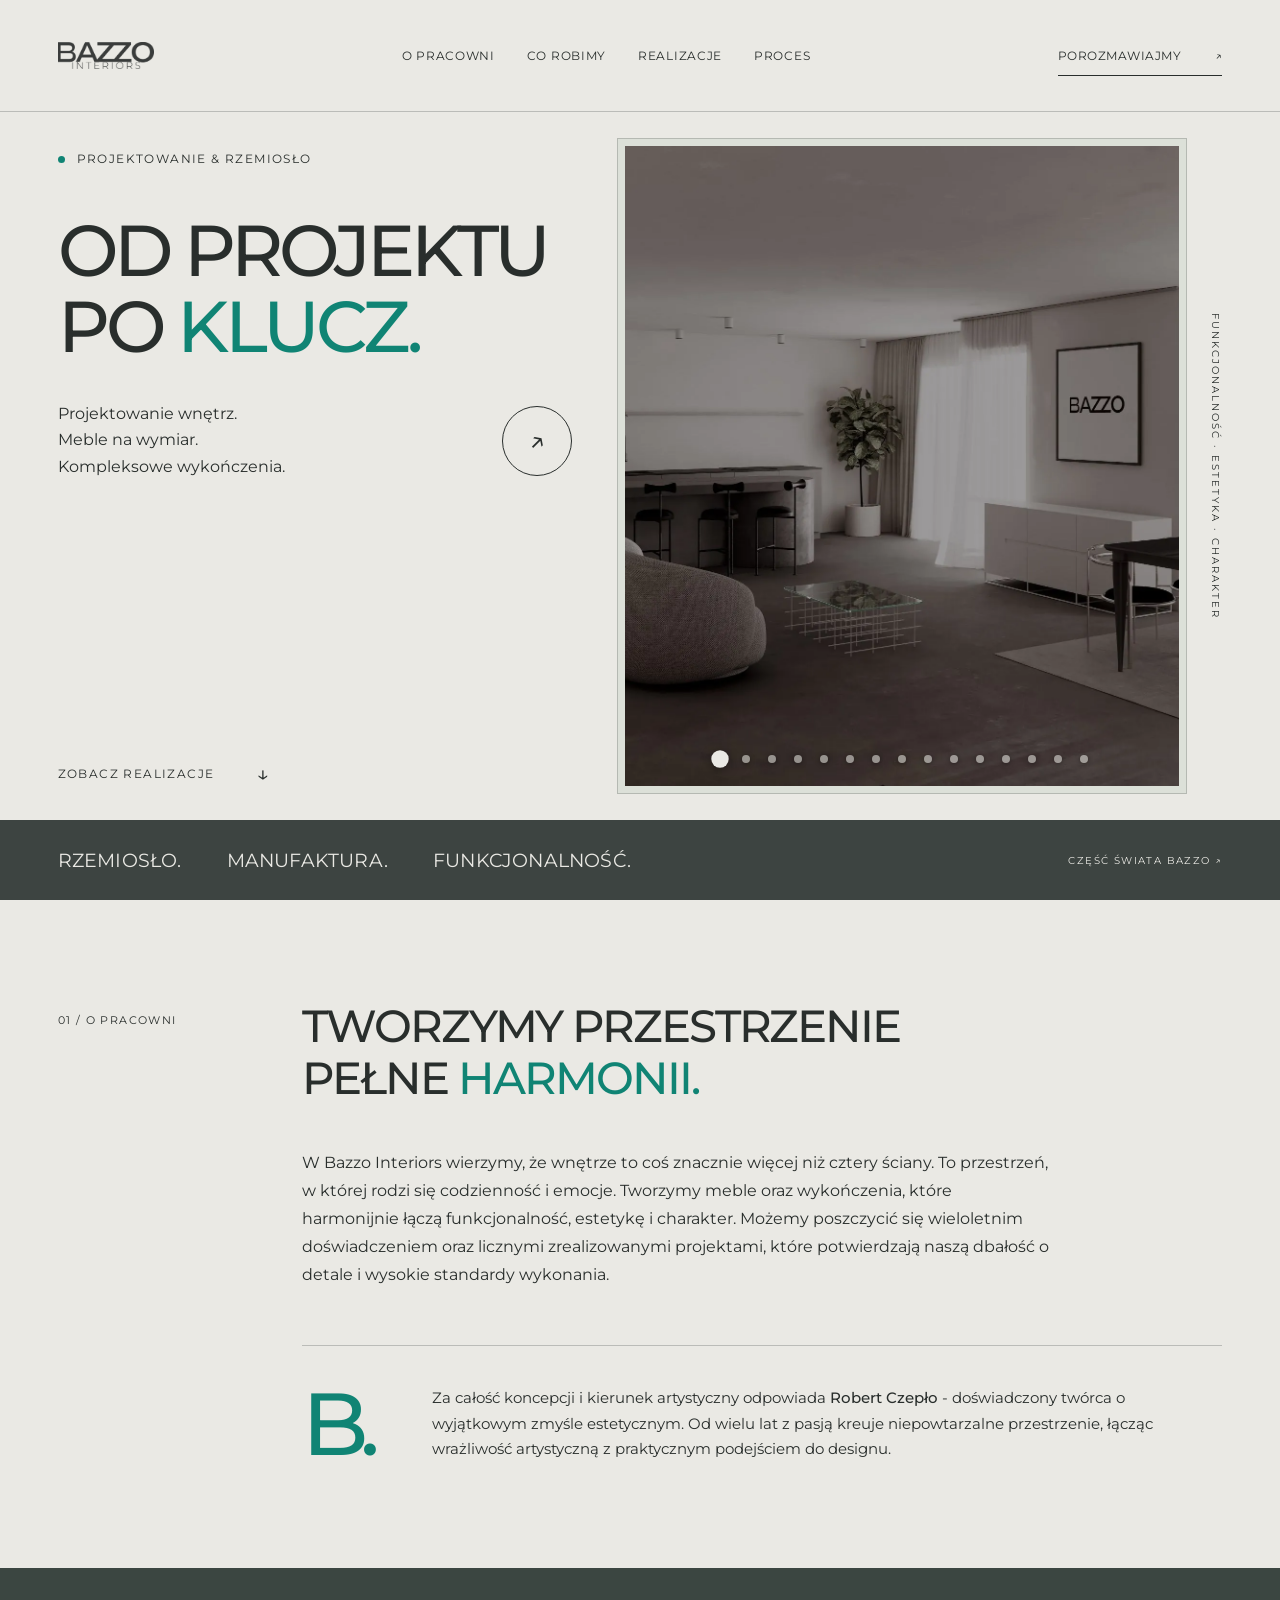
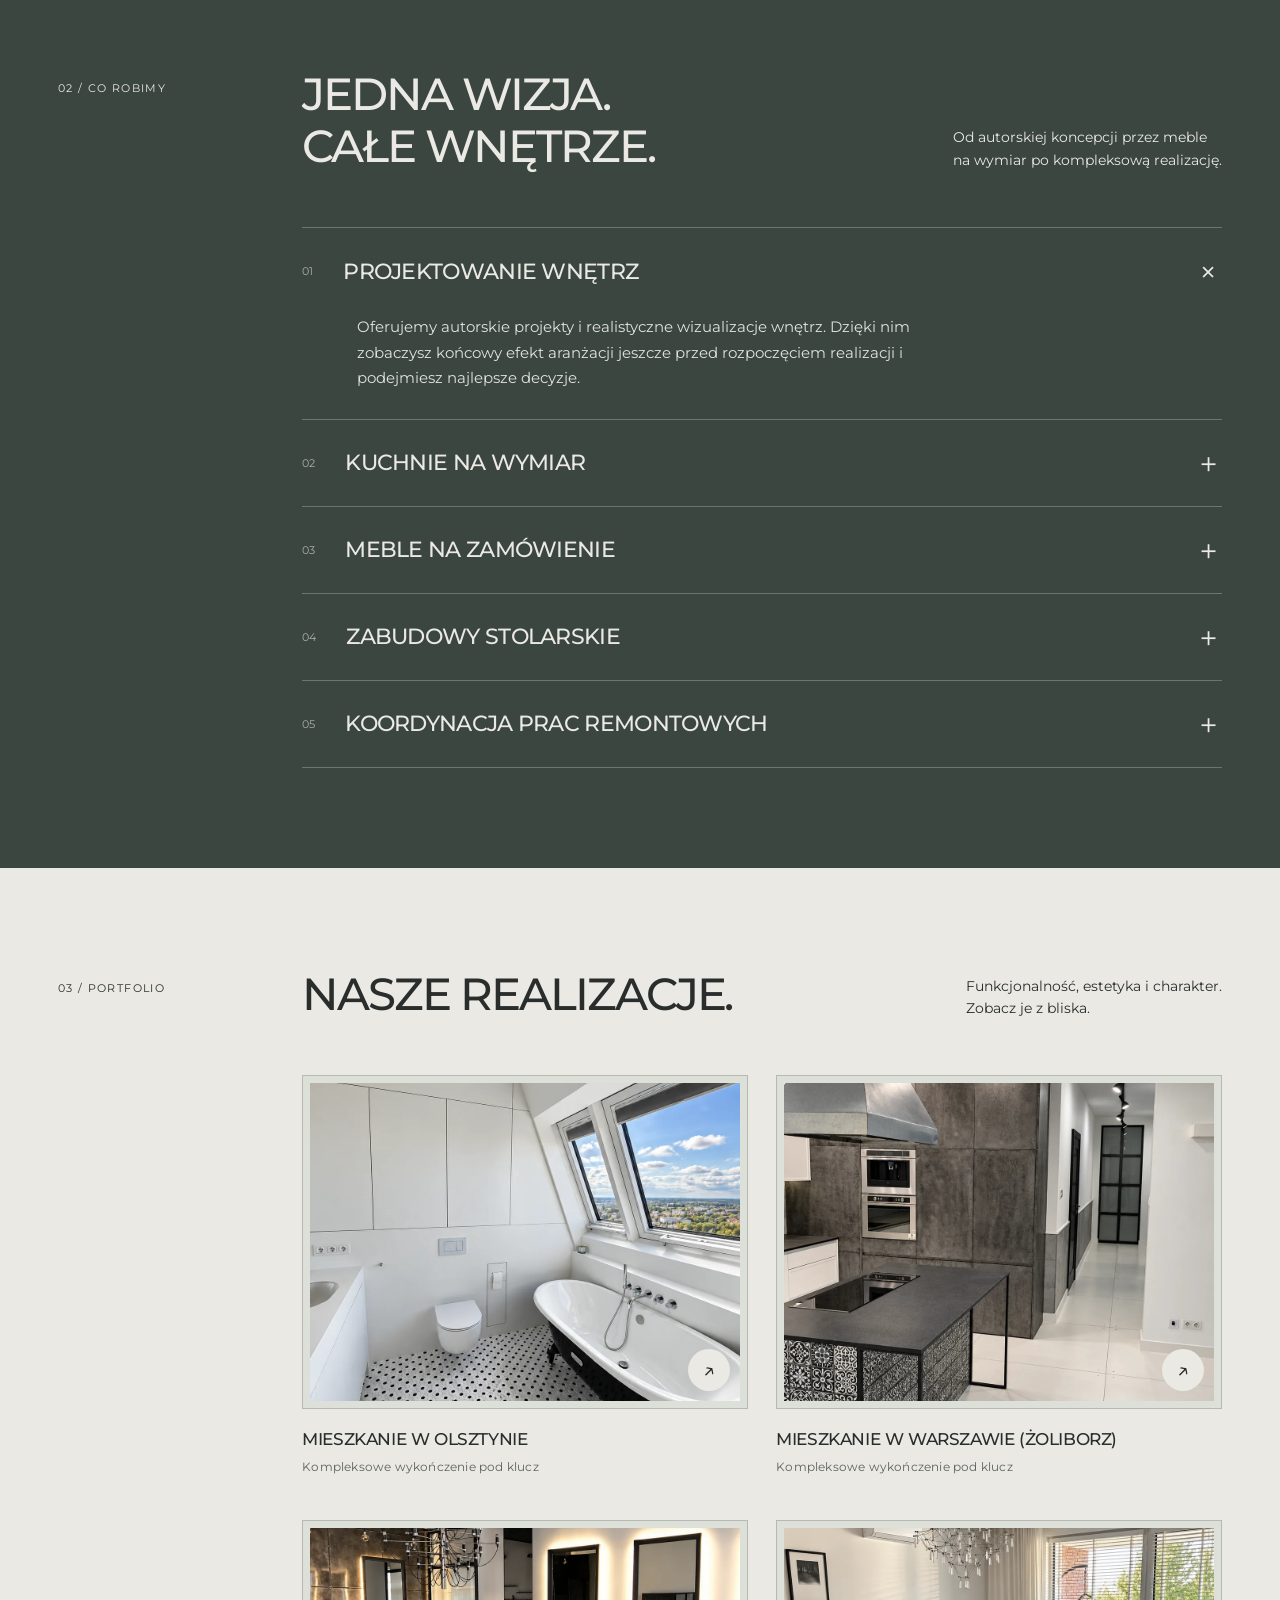
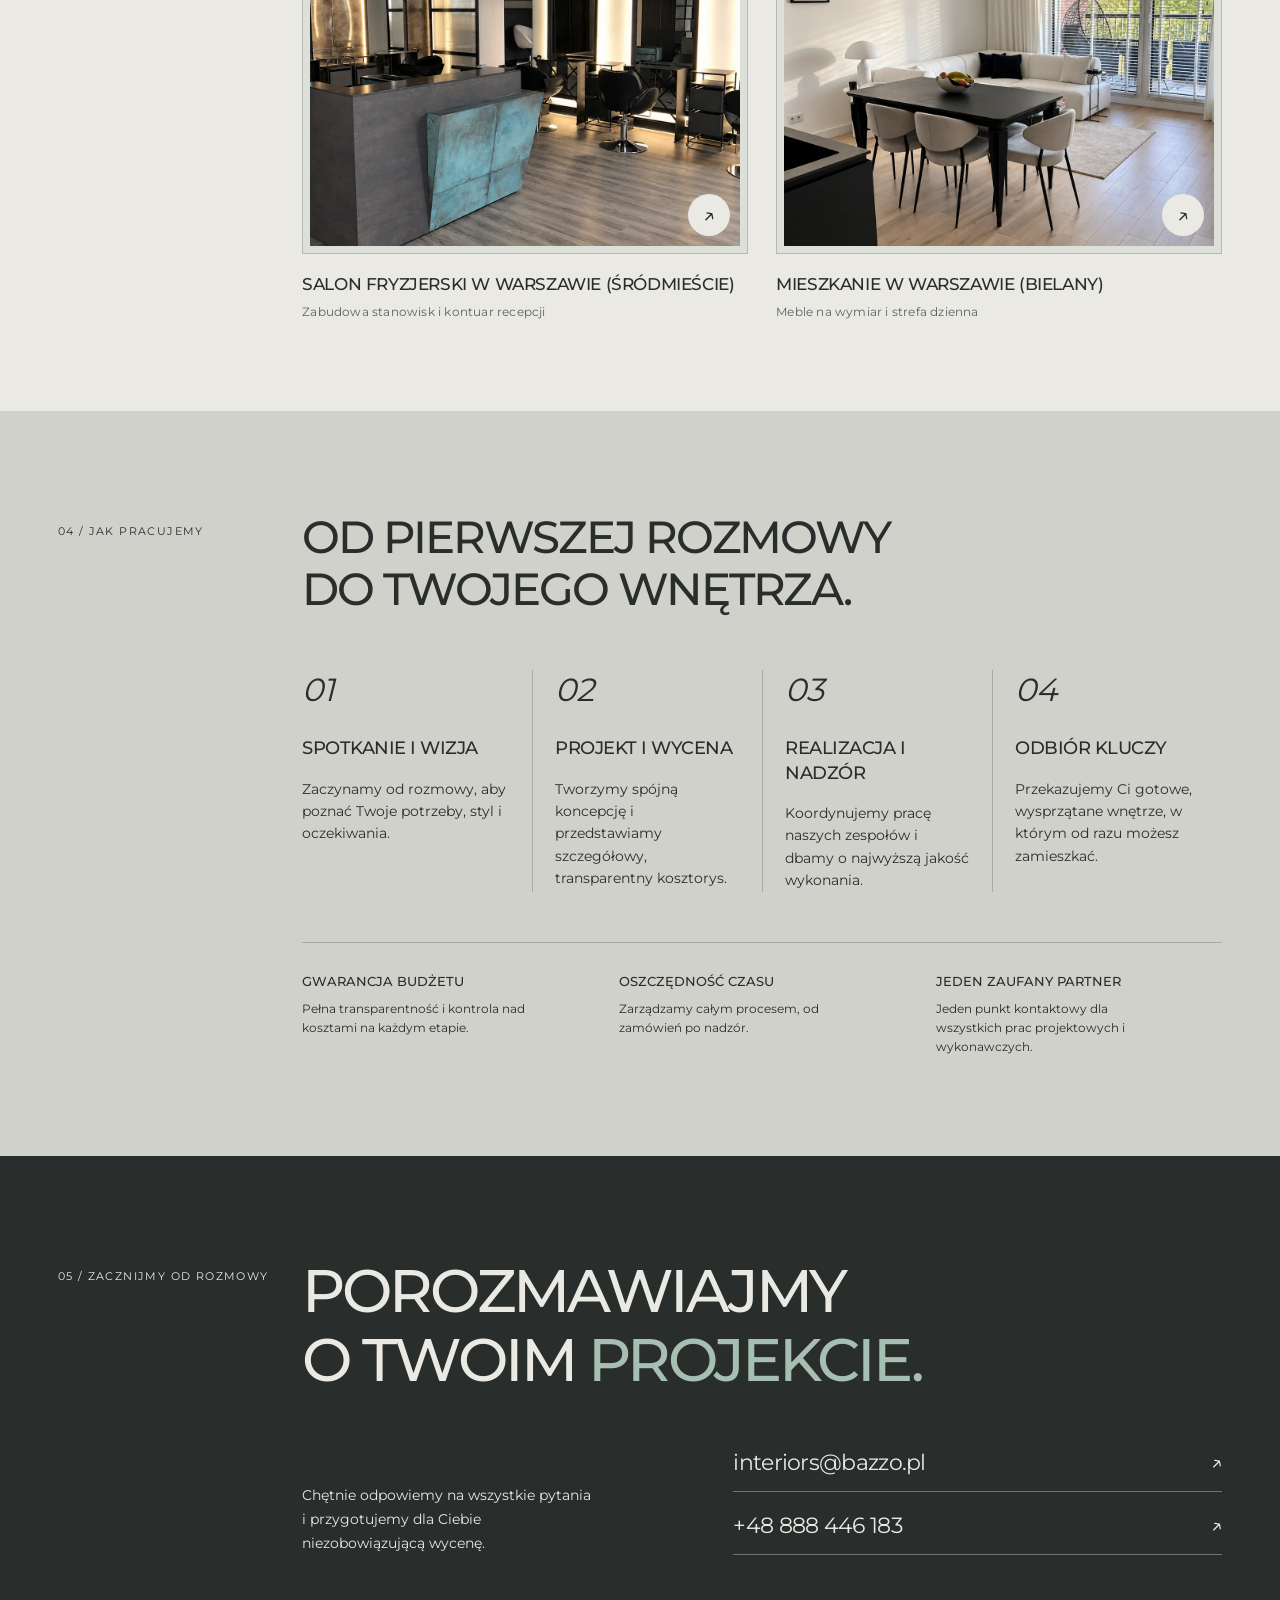
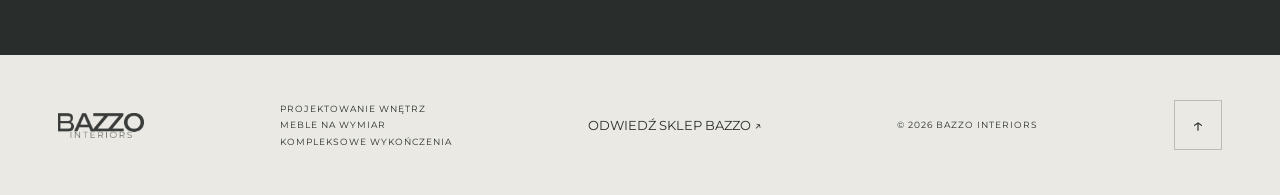
==== index.html @ 66d01fde "Nowa realizacja Żoliborz, 10 zdjęć w hero, kancelaria usunięta Karuzela hero: 15 slajdów (5 dotychcz" ====
<!doctype html>
<html lang="pl"><head><meta charset="UTF-8"><meta name="viewport" content="width=device-width,initial-scale=1"><meta name="description" content="Bazzo Interiors - projektowanie wnętrz, meble na wymiar i kompleksowe wykończenia. Od projektu po klucz."><title>Bazzo Interiors - od projektu po klucz</title><link rel="stylesheet" href="style.css"><link rel="icon" href="favicon.svg"></head>
<body>
<a class="skip" href="#main">Przejdź do treści</a>
<header><a class="logo" href="#" aria-label="Bazzo Interiors - strona główna"><img src="assets/logo/bazzo-interiors.webp?v=dcfa63eb" alt="Bazzo Interiors" width="500" height="145"></a><nav id="navigation" aria-label="Nawigacja główna"><a href="#o-nas">O pracowni</a><a href="#oferta">Co robimy</a><a href="#realizacje">Realizacje</a><a href="#proces">Proces</a><a class="mobile-contact" href="#kontakt">Kontakt ↗</a></nav><a class="header-contact" href="#kontakt">Porozmawiajmy <span>↗</span></a><button class="menu-toggle" aria-expanded="false" aria-controls="navigation" aria-label="Otwórz menu"><span class="menu-label">MENU</span><span class="menu-icon" aria-hidden="true"><i></i><i></i><i></i></span></button></header>
<main id="main">
<section class="hero"><div class="hero-copy"><p class="eyebrow"><span class="dot"></span> PROJEKTOWANIE & RZEMIOSŁO</p><h1>Od projektu<br>po <em>klucz.</em></h1><div class="hero-bottom"><p>Projektowanie wnętrz.<br>Meble na wymiar.<br>Kompleksowe wykończenia.</p><a class="round-link" href="#kontakt" aria-label="Umów się na konsultację">↗</a></div><a class="underlink" href="#realizacje">ZOBACZ REALIZACJE <span>↓</span></a></div><div class="hero-photo"><div class="carousel" data-carousel aria-roledescription="karuzela" aria-label="Realizacje Bazzo Interiors"><ul class="carousel-track"><li class="hero-slide"><img src="assets/hero/hero1.webp?v=6ca8238a" alt="Wizualizacja salonu z aneksem kuchennym i jadalnią" fetchpriority="high" width="2000" height="1333"></li><li class="hero-slide" aria-hidden="true"><img src="assets/hero/hero2.webp?v=b911da5a" alt="Salon z panoramicznym oknem i widokiem na miasto" loading="lazy" width="1500" height="2000"></li><li class="hero-slide" aria-hidden="true"><img src="assets/hero/hero3.webp?v=09e72c03" alt="Jasny salon z narożną sofą i szklanym stolikiem" loading="lazy" width="1350" height="1800"></li><li class="hero-slide" aria-hidden="true"><img src="assets/hero/hero4.webp?v=800a6758" alt="Łazienka poddaszowa z mozaiką i wanną wolnostojącą" loading="lazy" width="1500" height="2000"></li><li class="hero-slide" aria-hidden="true"><img src="assets/hero/hero5.webp?v=976d871c" alt="Wnętrze salonu fryzjerskiego z kontuarem recepcji" loading="lazy" width="1350" height="1800"></li><li class="hero-slide" aria-hidden="true"><img src="assets/hero/hero6.webp?v=36c45881" alt="Zabudowa kuchenna z podświetlanymi witrynami i mosiężnymi frontami" loading="lazy" width="1648" height="954"></li><li class="hero-slide" aria-hidden="true"><img src="assets/hero/hero7.webp?v=ba382f60" alt="Kuchnia z ciemnymi frontami i białą ścianą z płytek" loading="lazy" width="1078" height="1459"></li><li class="hero-slide" aria-hidden="true"><img src="assets/hero/hero8.webp?v=dc54b942" alt="Złocista kabina prysznicowa z czarną ścianą" loading="lazy" width="1086" height="1448"></li><li class="hero-slide" aria-hidden="true"><img src="assets/hero/hero9.webp?v=49adc75f" alt="Jasna kuchnia z wyspą i podłogą w jodełkę" loading="lazy" width="1086" height="1448"></li><li class="hero-slide" aria-hidden="true"><img src="assets/hero/hero10.webp?v=7ae133bd" alt="Zabudowa z kamienną wyspą i wysokimi szafkami" loading="lazy" width="1448" height="1086"></li><li class="hero-slide" aria-hidden="true"><img src="assets/hero/hero11.webp?v=648e7152" alt="Kuchnia z ciemnym blatem i drewnianą zabudową" loading="lazy" width="1086" height="1448"></li><li class="hero-slide" aria-hidden="true"><img src="assets/hero/hero12.webp?v=280f95b3" alt="Ciemna zabudowa stolarska na całą ścianę" loading="lazy" width="1086" height="1448"></li><li class="hero-slide" aria-hidden="true"><img src="assets/hero/hero13.webp?v=e074f779" alt="Czarna kuchnia w zabudowie z okrągłym stolikiem" loading="lazy" width="1086" height="1448"></li><li class="hero-slide" aria-hidden="true"><img src="assets/hero/hero14.webp?v=ca6f6036" alt="Kuchnia z drewnianymi frontami i jasnym blatem" loading="lazy" width="1086" height="1448"></li><li class="hero-slide" aria-hidden="true"><img src="assets/hero/hero15.webp?v=e9aa84ba" alt="Jasna kuchnia z drewnianą zabudową i podłogą w jodełkę" loading="lazy" width="1086" height="1448"></li></ul><div class="carousel-dots" role="group" aria-label="Wybierz zdjęcie"><button aria-label="Zdjęcie 1" aria-current="true"></button><button aria-label="Zdjęcie 2"></button><button aria-label="Zdjęcie 3"></button><button aria-label="Zdjęcie 4"></button><button aria-label="Zdjęcie 5"></button><button aria-label="Zdjęcie 6"></button><button aria-label="Zdjęcie 7"></button><button aria-label="Zdjęcie 8"></button><button aria-label="Zdjęcie 9"></button><button aria-label="Zdjęcie 10"></button><button aria-label="Zdjęcie 11"></button><button aria-label="Zdjęcie 12"></button><button aria-label="Zdjęcie 13"></button><button aria-label="Zdjęcie 14"></button><button aria-label="Zdjęcie 15"></button></div></div></div><div class="hero-side">FUNKCJONALNOŚĆ · ESTETYKA · CHARAKTER</div></section>
<div class="principles"><span>Rzemiosło.</span><span>Manufaktura.</span><span>Funkcjonalność.</span><a href="https://bazzo.pl/" target="_blank" rel="noopener">CZĘŚĆ ŚWIATA BAZZO ↗</a></div>
<section class="about section" id="o-nas"><div class="section-label">01 / O PRACOWNI</div><div class="about-content"><h2>Tworzymy przestrzenie<br>pełne <em>harmonii.</em></h2><div class="about-text"><p>W Bazzo Interiors wierzymy, że wnętrze to coś znacznie więcej niż cztery ściany. To przestrzeń, w której rodzi się codzienność i emocje. Tworzymy meble oraz wykończenia, które harmonijnie łączą funkcjonalność, estetykę i charakter. Możemy poszczycić się wieloletnim doświadczeniem oraz licznymi zrealizowanymi projektami, które potwierdzają naszą dbałość o detale i wysokie standardy wykonania.</p></div></div><div class="author"><span class="small-mark" aria-hidden="true">B.</span><p>Za całość koncepcji i kierunek artystyczny odpowiada <strong>Robert Czepło</strong> - doświadczony twórca o wyjątkowym zmyśle estetycznym. Od wielu lat z pasją kreuje niepowtarzalne przestrzenie, łącząc wrażliwość artystyczną z praktycznym podejściem do designu.</p></div></section>
<section class="services section" id="oferta"><div class="section-label">02 / CO ROBIMY</div><div class="services-main"><div class="section-heading"><h2>Jedna wizja.<br><em>Całe wnętrze.</em></h2><p>Od autorskiej koncepcji przez meble<br>na wymiar po kompleksową realizację.</p></div><div class="service-list">
<details open><summary><span class="number">01</span><h3>Projektowanie wnętrz</h3><span class="plus">＋</span></summary><p>Oferujemy autorskie projekty i realistyczne wizualizacje wnętrz. Dzięki nim zobaczysz końcowy efekt aranżacji jeszcze przed rozpoczęciem realizacji i podejmiesz najlepsze decyzje.</p></details>
<details><summary><span class="number">02</span><h3>Kuchnie na wymiar</h3><span class="plus">＋</span></summary><p>Projektujemy i wykonujemy kuchnie dopasowane do stylu życia i przestrzeni. Tworzymy funkcjonalne, nowoczesne i trwałe zabudowy, które łączą estetykę z wygodą codziennego użytkowania.</p></details>
<details><summary><span class="number">03</span><h3>Meble na zamówienie</h3><span class="plus">＋</span></summary><p>Tworzymy meble idealnie dopasowane do Twoich potrzeb i wnętrza. Wykonujemy zabudowy do sypialni, garderób, salonów i łazienek, dbając o funkcjonalność oraz jakość wykonania.</p></details>
<details><summary><span class="number">04</span><h3>Zabudowy stolarskie</h3><span class="plus">＋</span></summary><p>Realizujemy indywidualne zabudowy stolarskie dopasowane do Twojej przestrzeni. Tworzymy wnęki, ściany dekoracyjne oraz meble wolnostojące, łącząc funkcjonalność z estetyką wykonania.</p></details>
<details><summary><span class="number">05</span><h3>Koordynacja prac remontowych</h3><span class="plus">＋</span></summary><p>Zapewniamy kompleksową koordynację prac remontowych od planowania po realizację. Organizujemy współpracę sprawdzonych fachowców oraz dbamy o kontrolę jakości i terminowość na każdym etapie projektu.</p></details></div></div></section>
<section class="portfolio section" id="realizacje"><div class="section-label">03 / PORTFOLIO</div><div class="portfolio-heading"><h2>Nasze <em>realizacje.</em></h2><p>Funkcjonalność, estetyka i charakter.<br>Zobacz je z bliska.</p></div><div class="gallery"><figure class="project project-portrait"><a class="project-link" href="realizacje/mieszkanie-olsztyn.html"><span class="project-photo"><img src="assets/realizacje/mieszkanie-olsztyn/01.webp?v=3fceeac2" alt="Łazienka z czarno-białą mozaiką i wanną wolnostojącą" loading="lazy" width="1086" height="1448"><span class="project-arrow" aria-hidden="true">↗</span></span><figcaption><strong>Mieszkanie w Olsztynie</strong><span>Kompleksowe wykończenie pod klucz</span></figcaption></a></figure><figure class="project project-landscape"><a class="project-link" href="realizacje/mieszkanie-zoliborz.html"><span class="project-photo"><img src="assets/realizacje/mieszkanie-zoliborz/01.webp?v=e09ec849" alt="Industrialna kuchnia z wyspą wykończoną mozaiką" loading="lazy" width="1086" height="1448"><span class="project-arrow" aria-hidden="true">↗</span></span><figcaption><strong>Mieszkanie w Warszawie (Żoliborz)</strong><span>Kompleksowe wykończenie pod klucz</span></figcaption></a></figure><figure class="project project-portrait"><a class="project-link" href="realizacje/salon-fryzjerski.html"><span class="project-photo"><img src="assets/realizacje/salon-fryzjerski/01.webp?v=7d31028e" alt="Wnętrze salonu z kontuarem recepcji" loading="lazy" width="1086" height="1448"><span class="project-arrow" aria-hidden="true">↗</span></span><figcaption><strong>Salon fryzjerski w Warszawie (Śródmieście)</strong><span>Zabudowa stanowisk i kontuar recepcji</span></figcaption></a></figure><figure class="project project-portrait"><a class="project-link" href="realizacje/mieszkanie.html"><span class="project-photo"><img src="assets/realizacje/mieszkanie/01.webp?v=82d1a9c2" alt="Jadalnia z ciemnym stołem z blatem ze spieku i metalową podstawą, uzupełnionym o jasne krzesła." loading="lazy" width="1086" height="1448"><span class="project-arrow" aria-hidden="true">↗</span></span><figcaption><strong>Mieszkanie w Warszawie (Bielany)</strong><span>Meble na wymiar i strefa dzienna</span></figcaption></a></figure></div></section>
<section class="process section" id="proces"><div class="section-label">04 / JAK PRACUJEMY</div><div class="process-main"><h2>Od pierwszej rozmowy<br>do <em>Twojego wnętrza.</em></h2><div class="steps"><article><span>01</span><h3>Spotkanie i wizja</h3><p>Zaczynamy od rozmowy, aby poznać Twoje potrzeby, styl i oczekiwania.</p></article><article><span>02</span><h3>Projekt i wycena</h3><p>Tworzymy spójną koncepcję i przedstawiamy szczegółowy, transparentny kosztorys.</p></article><article><span>03</span><h3>Realizacja i nadzór</h3><p>Koordynujemy pracę naszych zespołów i dbamy o najwyższą jakość wykonania.</p></article><article><span>04</span><h3>Odbiór kluczy</h3><p>Przekazujemy Ci gotowe, wysprzątane wnętrze, w którym od razu możesz zamieszkać.</p></article></div><div class="assurances"><div><h4>Gwarancja budżetu</h4><p>Pełna transparentność i kontrola nad kosztami na każdym etapie.</p></div><div><h4>Oszczędność czasu</h4><p>Zarządzamy całym procesem, od zamówień po nadzór.</p></div><div><h4>Jeden zaufany partner</h4><p>Jeden punkt kontaktowy dla wszystkich prac projektowych i wykonawczych.</p></div></div></div></section>
<section class="contact section" id="kontakt"><div class="section-label">05 / ZACZNIJMY OD ROZMOWY</div><div class="contact-main"><h2>Porozmawiajmy<br>o Twoim <em>projekcie.</em></h2><div class="contact-bottom"><p>Chętnie odpowiemy na wszystkie pytania<br>i przygotujemy dla Ciebie<br>niezobowiązującą wycenę.</p><div class="contact-links"><a href="mailto:interiors@bazzo.pl">interiors@bazzo.pl <span>↗</span></a><a href="tel:+48888446183">+48 888 446 183 <span>↗</span></a></div></div></div></section>
</main><footer><a class="logo" href="#"><img src="assets/logo/bazzo-interiors.webp?v=dcfa63eb" alt="Bazzo Interiors" width="500" height="145"></a><p>PROJEKTOWANIE WNĘTRZ<br>MEBLE NA WYMIAR<br>KOMPLEKSOWE WYKOŃCZENIA</p><a href="https://bazzo.pl/" target="_blank" rel="noopener">Odwiedź sklep Bazzo ↗</a><span>© 2026 BAZZO INTERIORS</span><a class="to-top" href="#" aria-label="Wróć na początek">↑</a></footer>
<script src="script.js"></script></body></html>
---- style.css ----
@font-face{font-family:Montserrat;font-style:normal;font-weight:400;font-display:swap;src:url('/fonts/montserrat-400.ttf') format('truetype')}@font-face{font-family:Montserrat;font-style:normal;font-weight:500;font-display:swap;src:url('/fonts/montserrat-500.ttf') format('truetype')}@font-face{font-family:Montserrat;font-style:normal;font-weight:600;font-display:swap;src:url('/fonts/montserrat-600.ttf') format('truetype')}
:root{--cream:#efede5;--ink:#252b27;--green:#108474;--forest:#173f36;--peach:#e8c7b8;--line:rgba(37,43,39,.22)}*{box-sizing:border-box}html{scroll-behavior:smooth;scroll-padding-top:30px}body{margin:0;background:var(--cream);color:var(--ink);font-family:Arial,Helvetica,sans-serif;font-size:16px;-webkit-font-smoothing:antialiased}a{color:inherit;text-decoration:none}button{font:inherit;color:inherit;cursor:pointer}a,button,summary{-webkit-tap-highlight-color:transparent}a:focus-visible,button:focus-visible,summary:focus-visible{outline:2px solid var(--green);outline-offset:6px}img{display:block;width:100%;height:100%;object-fit:cover}h1,h2,h3,p,figure{margin:0}h1,h2,h3{font-family:Georgia,'Times New Roman',serif;font-weight:400}em{font-weight:400}header{height:112px;padding:0 4.5%;display:flex;align-items:center;gap:35px;border-bottom:1px solid var(--line)}.logo{font-family:Georgia,serif;font-size:56px;line-height:.7;letter-spacing:-5px;display:inline-flex;flex-direction:column;align-items:center}.logo span{font-family:Arial,sans-serif;font-size:10px;letter-spacing:4px;margin-top:17px;padding-left:7px}nav{display:flex;gap:32px;margin:auto;font-size:14px}nav a{padding:10px 0;position:relative}nav a:after{content:'';position:absolute;left:0;bottom:4px;width:0;height:1px;background:currentColor;transition:width .25s}nav a:hover:after{width:100%}.header-contact{font-size:14px;border-bottom:1px solid;padding:12px 0}.header-contact span{margin-left:30px}.menu-toggle{display:none}.hero{display:grid;grid-template-columns:48% 49% 3%;padding:36px 4.5% 42px;min-height:680px}.hero-copy{padding:30px 11% 10px 0;display:flex;flex-direction:column}.eyebrow,.section-label,.image-note,.photo-caption,.underlink,figcaption,.principles a{font-size:12px;letter-spacing:1.4px;line-height:1.5}.eyebrow{display:flex;gap:12px;align-items:center}.dot{height:7px;width:7px;border-radius:50%;background:var(--green)}h1{font-size:clamp(75px,8.5vw,135px);letter-spacing:-7px;line-height:.96;margin:62px 0 42px}h1 em{color:var(--green)}.hero-bottom{display:flex;align-items:center;justify-content:space-between;gap:12px}.hero-bottom p{line-height:1.65}.round-link{height:70px;width:70px;flex-shrink:0;border:1px solid var(--ink);border-radius:50%;display:grid;place-items:center;font-size:30px;transition:background .3s,color .3s,transform .3s}.round-link:hover{background:var(--forest);color:var(--cream);transform:rotate(45deg)}.underlink{margin-top:auto;padding-top:44px;width:max-content;display:flex;gap:42px;align-items:center}.underlink span{font-size:22px}.hero-photo{position:relative;overflow:hidden;min-height:590px}.hero-photo img{position:absolute;object-position:50% 54%}.hero-side{writing-mode:vertical-rl;align-self:center;justify-self:end;font-size:10px;letter-spacing:2px}.principles{background:var(--forest);color:var(--cream);padding:28px 4.5%;display:flex;gap:45px;align-items:center}.principles>span{font-family:Georgia,serif;font-size:27px}.principles a{margin-left:auto;font-size:10px}.section{padding:100px 4.5%;display:grid;grid-template-columns:21% 79%;position:relative}.section-label{font-size:11px;padding-top:12px}.about h2,h2{font-size:clamp(38px,4.6vw,70px);letter-spacing:-2.5px;line-height:1.08}.about h2 em{color:var(--green)}.about-text{display:grid;grid-template-columns:1fr 1fr;gap:50px;margin:42px 0 0;max-width:910px}.about-text p,.author p{line-height:1.7;font-size:15px}.small-mark{font:italic 130px Georgia,serif;color:var(--green);letter-spacing:-18px}.author strong{font-weight:500}.services{background:var(--forest);color:var(--cream)}.section-heading{display:flex;justify-content:space-between;align-items:end;gap:35px;margin-bottom:55px}.section-heading p{font-size:14px;line-height:1.65}.service-list{border-top:1px solid #ffffff40}details{border-bottom:1px solid #ffffff40}summary{list-style:none;display:flex;align-items:center;padding:25px 0;cursor:pointer;gap:30px}summary::-webkit-details-marker{display:none}.number{font-size:11px;opacity:.65}h3{font-size:27px}.plus{font-size:27px;margin-left:auto;font-weight:200;transition:transform .3s}details[open] .plus{transform:rotate(45deg)}details p{margin:0 55px 28px;max-width:560px;line-height:1.7;font-size:15px;color:#e0e4db}.portfolio{padding-bottom:90px}.portfolio-heading{display:flex;justify-content:space-between;align-items:end;gap:25px;margin-bottom:55px}.portfolio-heading p{font-size:14px;line-height:1.6}.gallery{grid-column:1/3;display:grid;grid-template-columns:1fr 1fr;gap:70px 7%}.photo-button{padding:0;border:0;display:block;width:100%;position:relative;overflow:hidden;background:#d4d1c6}.photo-button img{transition:transform .7s}.photo-button:hover img{transform:scale(1.04)}.photo-button>span{position:absolute;right:16px;bottom:16px;border-radius:50%;width:42px;height:42px;display:grid;place-items:center;background:var(--cream);font-size:23px}figcaption{display:flex;justify-content:space-between;gap:10px;padding-top:17px;font-size:9px;letter-spacing:.8px}.process{background:var(--peach)}.steps{display:grid;grid-template-columns:repeat(4,1fr);margin:55px 0 50px}.steps article{padding:0 22px;border-left:1px solid var(--line)}.steps article:first-child{padding-left:0;border:0}.steps article:last-child{padding-right:0}.steps article>span{font:italic 40px Georgia,serif}.steps h3{font-size:23px;margin:27px 0 17px}.steps p{font-size:14px;line-height:1.6}.assurances{border-top:1px solid var(--line);padding-top:30px;display:grid;grid-template-columns:repeat(3,1fr);gap:30px}.assurances h4{font-size:13px;font-weight:500;margin:0 0 10px}.assurances p{font-size:12px;line-height:1.6;max-width:225px}.contact{background:var(--ink);color:var(--cream);padding-top:100px;padding-bottom:100px}.contact h2{font-size:clamp(48px,6vw,90px)}.contact h2 em{color:#b9cdbf}.contact-bottom{display:grid;grid-template-columns:1fr 1.25fr;gap:40px;margin-top:55px;align-items:end}.contact-bottom p{font-size:14px;line-height:1.7}.contact-links{display:flex;flex-direction:column;gap:20px}.contact-links a{padding-bottom:15px;border-bottom:1px solid #ffffff55;display:flex;justify-content:space-between;font:25px Georgia,serif}.contact-links a:hover{color:#b9cdbf}footer{padding:45px 4.5%;display:flex;align-items:center;justify-content:space-between;gap:30px}footer p,footer>span{font-size:9px;line-height:1.8;letter-spacing:1px}footer>a:not(.logo){font-size:13px}.to-top{border:1px solid var(--line);padding:12px 17px;font-size:20px!important}.skip{position:fixed;top:-60px;left:12px;z-index:10;background:var(--cream);padding:14px}.skip:focus{top:10px}dialog{border:0;background:var(--ink);color:var(--cream);padding:55px 25px 15px;width:min(1100px,95vw);max-height:95dvh}dialog::backdrop{background:#151a17ed}dialog picture{display:block;width:100%}dialog img{width:100%;height:70dvh;object-fit:contain}.close-dialog{position:absolute;right:25px;top:17px;background:none;border:0;color:var(--cream);font-size:12px;letter-spacing:1px}.lightbox-bottom{display:flex;align-items:center;justify-content:center;gap:35px;margin-top:12px}.lightbox-bottom button{background:none;border:1px solid #ffffff55;width:42px;height:35px}.lightbox-bottom span{font-size:12px}@media(min-width:1550px){body{max-width:1800px;margin:auto}.hero{min-height:790px}.hero-photo{min-height:700px}}@media(max-width:950px){header{height:95px;gap:20px}nav{gap:20px}.header-contact span{margin-left:12px}.hero{grid-template-columns:48% 52%;min-height:610px}.hero-side{display:none}.hero-photo{min-height:535px}h1{font-size:85px;letter-spacing:-5px;margin-top:65px}.hero-copy{padding-right:10%}.section{grid-template-columns:17% 83%;padding-top:75px;padding-bottom:75px}.section-label{font-size:9px;letter-spacing:.7px}.section-heading{align-items:start;flex-direction:column;gap:25px}.about-text{gap:28px}.steps{grid-template-columns:1fr 1fr;gap:30px}.steps article:nth-child(3){border:0;padding-left:0}.contact-links a{font-size:21px}.principles{gap:25px}.principles>span{font-size:23px}footer p{display:none}}@media(max-width:680px){header{height:90px;padding:0 6%;justify-content:space-between}.logo{font-size:47px}.logo span{font-size:8px;letter-spacing:3px;margin-top:14px}.header-contact{margin-left:auto;font-size:12px}.header-contact span{display:none}.menu-toggle{display:flex;gap:14px;background:none;border:0;padding:10px 0;font-size:12px}.menu-toggle span{font-size:16px}nav{display:none;position:absolute;left:0;right:0;top:90px;padding:25px 6%;background:var(--cream);z-index:5;border-bottom:1px solid var(--line)}nav.is-open{display:flex;flex-direction:column;gap:10px}.hero{padding:28px 6% 30px;display:flex;flex-direction:column}.hero-copy{padding:0}.eyebrow{font-size:10px;letter-spacing:1px}h1{font-size:clamp(75px,16vw,108px);letter-spacing:-5px;margin:35px 0 26px}.hero-bottom{max-width:none}.hero-bottom p{font-size:14px}.round-link{width:58px;height:58px}.underlink{font-size:10px;gap:25px;padding-top:24px;margin-bottom:28px}.hero-photo{min-height:0;height:470px}.principles{padding:25px 6%;gap:12px;flex-wrap:wrap;justify-content:space-between}.principles>span{font-size:20px}.principles a{width:100%;margin:8px 0 0;font-size:9px}.section{display:block;padding:60px 6%}.section-label{font-size:10px;margin-bottom:27px;padding:0;letter-spacing:1px}h2,.about h2{font-size:42px;letter-spacing:-1.8px}.about-text{display:block;margin:30px 0}.about-text p{font-size:15px;margin-bottom:18px}.small-mark{font-size:90px;letter-spacing:-10px;flex-shrink:0}.author p{font-size:13px}.section-heading{margin-bottom:30px}.section-heading p{font-size:14px}summary{gap:15px;padding:21px 0}h3{font-size:23px}.number{font-size:10px}.plus{font-size:23px}details p{margin:0 0 25px 29px;font-size:14px}.portfolio-heading{display:block;margin-bottom:30px}.portfolio-heading p{margin-top:22px}.gallery{gap:35px;display:flex;flex-direction:column}.project{margin:0}figcaption{font-size:8px;padding-top:12px}.steps{margin:35px 0;gap:35px 20px}.steps article{padding:0 0 0 20px}.steps h3{font-size:23px;margin:20px 0 13px}.steps p{font-size:13px}.assurances{grid-template-columns:1fr;gap:23px}.assurances p{max-width:100%;font-size:13px}.assurances h4{font-size:14px}.contact h2{font-size:48px}.contact-bottom{display:block;margin-top:30px}.contact-links{margin-top:35px}.contact-links a{font-size:25px}footer{padding:35px 6%;flex-wrap:wrap;gap:30px}footer>span{width:70%;font-size:8px}footer>.to-top{margin-left:auto}.photo-button>span{width:36px;height:36px}.hero-photo img{object-position:center 60%}dialog{padding:50px 10px 12px}dialog picture{display:block;width:100%}dialog img{height:65dvh}}@media(prefers-reduced-motion:reduce){html{scroll-behavior:auto}*,*:before,*:after{transition:none!important;animation:none!important}}

/* Montserrat typography and grey-led Bazzo palette. */
:root{--cream:#eae9e4;--ink:#292e2c;--green:#108474;--forest:#354640;--peach:#d0d1cb;--line:rgba(41,46,44,.24)}
body,h1,h2,h3,h4,.logo,.logo span,.small-mark,.steps article>span,.principles>span,.contact-links a{font-family:Montserrat,Arial,sans-serif}
h1,h2,h3,h4{text-transform:uppercase;font-weight:500}em{font-style:normal;font-weight:inherit}
h1{font-size:clamp(48px,5.6vw,88px);letter-spacing:-.055em;line-height:1.06;margin:70px 0 46px}
h2,.about h2{font-size:clamp(32px,3.55vw,54px);line-height:1.15;letter-spacing:-.045em}
.hero-copy{padding-right:8%}.logo{font-weight:600;font-size:49px;letter-spacing:-4px}.logo span{font-weight:500}
.principles{background:#3d4441}.principles>span{font-size:21px;letter-spacing:-.6px}.services{background:#3b4641}.steps article>span{font-size:32px;font-weight:400}.steps h3{font-size:18px;letter-spacing:-.5px;line-height:1.35}.service-list h3{font-size:22px;letter-spacing:-.7px}.small-mark{font-size:105px;font-style:normal;letter-spacing:-12px}.contact{background:#292e2c}.contact h2{font-size:clamp(36px,4.7vw,71px);letter-spacing:-.05em}.contact-links a{font-size:22px;letter-spacing:-.7px}.hero-photo img{object-position:center 50%}.project:nth-child(3) .photo-button{aspect-ratio:1.16}.project:nth-child(4) .photo-button{aspect-ratio:.95}.contact h2 em{color:#a6bfb2}@media(max-width:950px){h1{font-size:clamp(41px,5.6vw,65px);letter-spacing:-.055em}.hero-copy{padding-right:8%}.principles>span{font-size:18px}.contact-links a{font-size:18px}.section-heading h2{font-size:40px}}@media(max-width:680px){h1{font-size:clamp(44px,10vw,68px);margin:36px 0 30px;letter-spacing:-.055em}.hero-copy{padding:0}.logo{font-size:42px}.principles>span{font-size:14px;letter-spacing:-.4px}.principles{gap:10px}.principles a{font-size:9px}h2,.about h2,.section-heading h2{font-size:31px;letter-spacing:-1.2px;line-height:1.2}.service-list h3{font-size:18px;line-height:1.4}.steps h3{font-size:17px}.small-mark{font-size:80px}.contact h2{font-size:34px;letter-spacing:-1.5px}.contact-links a{font-size:20px}}
/* Uppercase navigation, actions and horizontal brand statements. */
nav a,.header-contact,.menu-toggle,.principles>span,footer>a:not(.logo),button{text-transform:uppercase}
.principles>span{font-size:19px;letter-spacing:.2px}
nav{font-size:12px;letter-spacing:.7px}.header-contact{font-size:12px;letter-spacing:.5px}@media(max-width:950px){.principles>span{font-size:15px}.principles{gap:22px}nav{gap:20px;font-size:11px}}@media(max-width:680px){.principles>span{font-size:clamp(10px,2.8vw,15px);letter-spacing:0}.principles{gap:9px}.header-contact{font-size:10px}.menu-toggle{font-size:10px}nav{font-size:13px}}
.mobile-contact{display:none}.menu-icon{width:22px;height:20px;position:relative;display:block}.menu-icon i{position:absolute;left:0;width:22px;height:1px;background:currentColor;transition:transform .2s,top .2s}.menu-icon i:first-child{top:6px}.menu-icon i:last-child{top:13px}.menu-toggle[aria-expanded=true] .menu-icon i:first-child{top:10px;transform:rotate(45deg)}.menu-toggle[aria-expanded=true] .menu-icon i:last-child{top:10px;transform:rotate(-45deg)}@media(max-width:680px){
 header{height:88px;position:relative;z-index:20;background:var(--cream);padding:0 6%;gap:0}
 .header-contact{display:none}.menu-toggle{display:flex;align-items:center;gap:14px;min-height:48px;min-width:88px;justify-content:flex-end;margin-left:auto;font-size:11px;letter-spacing:1px}.menu-toggle .menu-label{font-size:11px}.menu-toggle:focus:not(:focus-visible){outline:none}
 nav{display:none;position:fixed;inset:88px 0 0;margin:0;padding:25px 6% max(32px,env(safe-area-inset-bottom));background:var(--cream);overflow:auto;border:0;gap:0}
 nav.is-open{display:flex;flex-direction:column;gap:0}nav a{display:flex;align-items:center;justify-content:space-between;min-height:76px;font-size:25px;font-weight:500;letter-spacing:-1px;border-bottom:1px solid var(--line);padding:22px 0}nav a:after{display:none}nav a:before{content:'↗';order:2;font-size:22px;font-weight:400}nav .mobile-contact{display:flex;margin-top:auto;color:var(--green);border-bottom:0;padding-top:40px}nav .mobile-contact:before{content:none}
 body.menu-open{overflow:hidden}body.menu-open header{position:fixed;inset:0 0 auto;height:88px}body.menu-open #main{padding-top:88px}
}@media(max-width:680px){
 .header-contact{display:block;margin-left:auto;margin-right:18px;font-size:10px;letter-spacing:.3px;padding:12px 0;white-space:nowrap}
 .menu-toggle{min-width:44px;width:44px;min-height:44px;margin-left:0;justify-content:center;gap:0}
 .menu-toggle .menu-label{display:none}.menu-icon{height:22px;width:22px}
 .menu-icon i:first-child{top:4px}.menu-icon i:nth-child(2){top:10px}.menu-icon i:last-child{top:16px}
 .menu-toggle[aria-expanded=true] .menu-icon i:first-child{top:10px;transform:rotate(45deg)}
 .menu-toggle[aria-expanded=true] .menu-icon i:nth-child(2){opacity:0}
 .menu-toggle[aria-expanded=true] .menu-icon i:last-child{top:10px;transform:rotate(-45deg)}
}

/* Shared alignment and uncropped, proportionate photography. */
.about-image{grid-column:2;width:100%;height:auto;aspect-ratio:4/3}

.small-mark{font-size:110px;line-height:1;font-weight:500;letter-spacing:-10px}.author p{max-width:670px}
.gallery{grid-column:2;display:grid;grid-template-columns:repeat(2,minmax(0,1fr));gap:44px 28px}
.gallery .project{width:100%;justify-self:stretch;align-self:start}.gallery .project-landscape .photo-button{aspect-ratio:4/3}.gallery .project-portrait .photo-button{aspect-ratio:3/4}.gallery .photo-button img{object-fit:contain}.gallery .photo-button:hover img{transform:none}@media(max-width:950px){.small-mark{font-size:90px}.gallery{gap:36px 22px}}@media(max-width:680px){.small-mark{font-size:65px;letter-spacing:-6px}.author p{font-size:13px}.gallery{display:grid;grid-template-columns:1fr;gap:30px}.gallery .project{width:100%;align-self:start}.gallery .project-landscape .photo-button{aspect-ratio:4/3}.gallery .project-portrait .photo-button{aspect-ratio:3/4}}

/* The opening composition, including the brand strip, fits the viewport. */
.hero{height:calc(100svh - 192px);min-height:0;padding-top:26px;padding-bottom:26px;grid-template-rows:minmax(0,1fr)}
.hero-copy{min-height:0;padding-top:12px;padding-bottom:4px}.hero-copy h1{margin:clamp(22px,5vh,60px) 0 clamp(22px,4vh,42px)}.hero-copy .underlink{padding-top:20px}
.hero-photo{min-height:0;height:100%;padding:7px;border:1px solid #b5b9b2;background:#dce0d8}.hero-photo img{position:static;width:100%;height:100%}
.principles{height:80px;padding-top:18px;padding-bottom:18px}
.gallery .photo-button{padding:7px;border:1px solid #b5b9b2;background:#dce0d8}.gallery .photo-button>span{right:17px;bottom:17px}@media(min-width:1550px){.hero{min-height:0}.hero-photo{min-height:0}}@media(min-width:681px) and (max-height:740px){.hero-copy h1{font-size:clamp(42px,5vw,72px);margin:24px 0}.hero-copy{padding-top:0}.hero-bottom p{font-size:14px}.hero-copy .underlink{padding-top:12px}}@media(min-width:681px) and (max-width:950px){.hero{height:calc(100svh - 175px);min-height:0}.hero-photo{min-height:0}}@media(max-width:680px){
 .hero{height:calc(100svh - 176px);min-height:0;padding:20px 6%;display:grid;grid-template-columns:minmax(0,1fr);grid-template-rows:auto minmax(0,1fr);gap:0}
 .hero-copy{padding:0;min-height:0}.hero-copy h1{font-size:clamp(38px,10vw,58px);margin:24px 0 20px}.hero-bottom p{font-size:13px;line-height:1.5}.hero-bottom .round-link{width:48px;height:48px;font-size:24px}.hero-copy .underlink{padding-top:14px;margin-bottom:20px;font-size:9px;line-height:1.2}.hero-photo{height:100%;min-height:0;padding:5px}.hero-photo img{object-position:center 55%}.principles{height:88px;min-height:0;padding:16px 6%;row-gap:7px}.principles a{margin-top:0}.eyebrow{font-size:9px}.gallery .photo-button{padding:5px}
}@media(max-height:580px){.hero{height:auto;min-height:430px}.hero-photo{min-height:230px}}

/* Karuzela w sekcji hero: przesuw z miękkim easingiem i delikatnym zoomem aktywnego kadru. */
.hero-photo .carousel{position:relative;width:100%;height:100%;overflow:hidden}
.carousel-track{list-style:none;margin:0;padding:0;display:flex;height:100%;width:100%;transition:transform .85s cubic-bezier(.22,.61,.36,1)}
.hero-slide{flex:0 0 100%;height:100%;overflow:hidden}
.hero-slide picture{display:block;width:100%;height:100%}
.hero-slide img{width:100%;height:100%;object-fit:cover;object-position:center 55%;transform:scale(1.06);transition:transform 1.4s cubic-bezier(.22,.61,.36,1)}
.hero-slide.is-active img{transform:scale(1)}




.carousel-dots{position:absolute;left:0;right:0;bottom:14px;display:flex;justify-content:center;gap:9px}
.carousel-dots button{width:7px;height:7px;padding:0;border:0;border-radius:50%;background:rgba(234,233,228,.55);transition:background .3s,transform .3s;box-shadow:0 1px 4px rgba(0,0,0,.35)}
.carousel-dots button[aria-current]{background:var(--cream);transform:scale(1.5)}
@media(max-width:680px){.carousel-dots{bottom:11px}}
@media(prefers-reduced-motion:reduce){.carousel-track{transition:none}.hero-slide img{transform:none;transition:none}}

/* Sekcja O pracowni bez zdjęcia: nota o autorze jako stopka tekstu, w jednej kolumnie z akapitami. */
.author{grid-column:2;display:grid;grid-template-columns:96px minmax(0,1fr);align-items:center;gap:34px;width:100%;max-width:910px;margin-top:52px;padding-top:34px;border-top:1px solid var(--line)}
.author p{max-width:640px;margin:0}
.small-mark{font-size:88px;line-height:1;font-weight:500;letter-spacing:-9px;color:var(--green)}
@media(max-width:950px){.author{grid-template-columns:78px minmax(0,1fr);gap:26px;margin-top:42px;padding-top:28px}.small-mark{font-size:72px;letter-spacing:-7px}}
@media(max-width:680px){.author{grid-template-columns:58px minmax(0,1fr);gap:18px;margin-top:32px;padding-top:26px}.small-mark{font-size:54px;letter-spacing:-5px}}

/* Sekcja O pracowni: nagłówek, akapity i nota o autorze na wspólnej siatce
   i wspólnej prawej krawędzi, żeby blok czytał się jako jedna kolumna. */
.about-content,.about .about-text,.about .author{max-width:1035px;width:100%}
.about h2{max-width:900px}
.about .about-text{grid-template-columns:repeat(2,minmax(0,1fr));gap:56px;margin:44px 0 0}
.about .author{grid-template-columns:96px minmax(0,1fr);gap:34px;margin-top:56px;padding-top:34px}
.about .author p{max-width:none}
@media(max-width:950px){.about h2{max-width:none}.about .about-text{gap:34px;margin-top:36px}.about .author{margin-top:44px;padding-top:28px}}
@media(max-width:680px){.about .about-text{display:block;margin-top:26px}.about .about-text p+p{margin-top:18px}.about .author{margin-top:32px;padding-top:26px}}
/* Jedna kolumna tekstu o szerokości optymalnej do czytania. */
.about .about-text{display:block;max-width:68ch}
.about .about-text p{font-size:16px;line-height:1.75}
@media(max-width:680px){.about .about-text p{font-size:15px}}

/* Sekcja materiałów: pionowe kafle z fakturą, pod nimi próbka koloru i kod. */
.materials{background:#292e2c;color:var(--cream)}
.materials .section-label{color:#9aa39d}
.materials-main{grid-column:2}
.materials .section-heading{display:flex;justify-content:space-between;align-items:end;gap:35px;margin-bottom:52px}
.materials .section-heading p{font-size:14px;line-height:1.65;color:#c3c9c4}
.material-grid{display:grid;grid-template-columns:repeat(4,minmax(0,1fr));gap:22px}
/* Kafle wyrównane w rzędzie niezależnie od długości nazwy: każdy kafel to
   własna siatka z trzema stałymi pasami (zdjęcie / próbka / podpis). */
.material{margin:0;display:grid;grid-template-rows:auto auto 1fr;align-content:start}
.material picture,.material>img{display:block;border-radius:26px;overflow:hidden;aspect-ratio:3/4;width:100%;height:auto;object-fit:cover}
.material img{width:100%;height:100%;object-fit:cover;transition:transform .8s cubic-bezier(.22,.61,.36,1)}
.material:hover img{transform:scale(1.07)}
.swatch{display:block;height:64px;border-radius:12px;margin:14px 0 12px;box-shadow:inset 0 0 0 1px rgba(255,255,255,.14)}
.material figcaption{display:flex;flex-direction:column;gap:3px;align-self:start}
.material strong{font-size:13px;font-weight:500;letter-spacing:.4px;text-transform:uppercase;min-height:2.6em;display:flex;align-items:flex-start}
.material figcaption span{font-size:11px;color:#a8b0aa;letter-spacing:.3px}
.material code{font-family:inherit;font-size:10px;color:#7f8983;letter-spacing:1px;padding-top:2px}
@media(max-width:950px){.materials .section-heading{flex-direction:column;align-items:start;gap:22px;margin-bottom:38px}.swatch{height:52px}}
@media(max-width:680px){.materials-main{grid-column:1}.material picture{border-radius:20px}.swatch{height:44px;margin:11px 0 9px}.material strong{font-size:12px}.material figcaption span{font-size:10px}}

/* Kafelki realizacji: całe są linkiem do podstrony, z podpisem pod zdjęciem. */
.project-link{display:block}
.project-photo{position:relative;display:block;overflow:hidden;background:#dce0d8;padding:7px;border:1px solid #b5b9b2}
.project-landscape .project-photo{aspect-ratio:4/3}
.project-portrait .project-photo{aspect-ratio:3/4}
.project-photo picture{display:block;width:100%;height:100%}
.project-photo img{width:100%;height:100%;object-fit:contain;transition:transform .8s cubic-bezier(.22,.61,.36,1)}
.project-link:hover .project-photo img{transform:scale(1.03)}
.project-arrow{position:absolute;right:17px;bottom:17px;width:42px;height:42px;border-radius:50%;background:var(--cream);display:grid;place-items:center;font-size:23px;transition:background .3s,color .3s,transform .3s}
.project-link:hover .project-arrow{background:var(--forest);color:var(--cream);transform:rotate(45deg)}
.project figcaption{display:flex;flex-direction:column;gap:5px;padding-top:18px}
.project figcaption strong{font-size:17px;font-weight:500;letter-spacing:-.4px;text-transform:uppercase}
.project figcaption span{font-size:12px;line-height:1.5;color:#5d6360;letter-spacing:.2px}
.project-link:focus-visible{outline:2px solid var(--green);outline-offset:6px}
@media(max-width:680px){.project-photo{padding:5px}.project figcaption{padding-top:14px}.project figcaption strong{font-size:15px}.project figcaption span{font-size:11px}.project-arrow{width:36px;height:36px;font-size:19px;right:12px;bottom:12px}}

/* Miniatury realizacji: jednolita ramka 4:3 dla równej siatki niezależnie od
   orientacji zdjęcia; kadr wypełnia ramkę (środek jest najważniejszy). */
.gallery .project-landscape .project-photo,.gallery .project-portrait .project-photo{aspect-ratio:4/3}
.gallery .project-photo img{object-fit:cover}
@media(max-width:680px){.gallery .project-landscape .project-photo,.gallery .project-portrait .project-photo{aspect-ratio:4/3}}

/* ---- Podstrony realizacji ---- */
.breadcrumb{display:flex;gap:10px;align-items:center;flex-wrap:wrap;padding:26px 4.5% 0;font-size:11px;letter-spacing:1.2px;text-transform:uppercase;color:#6b716d}
.breadcrumb a:hover{color:var(--ink)}
.breadcrumb [aria-current]{color:var(--ink)}
.project-hero{padding:44px 4.5% 56px;border-bottom:1px solid var(--line)}
.project-hero h1{font-size:clamp(38px,5vw,74px);letter-spacing:-.05em;line-height:1.05;margin:26px 0 0;max-width:15ch}
.project-hero .lead{margin-top:22px;font-size:17px;line-height:1.65;max-width:62ch;color:#4a504d}
.project-meta{display:grid;grid-template-columns:repeat(4,minmax(0,1fr));gap:28px;margin:46px 0 0;padding-top:28px;border-top:1px solid var(--line)}
.meta-item dt{font-size:10px;letter-spacing:1.4px;text-transform:uppercase;color:#6b716d}
.meta-item dd{margin:8px 0 0;font-size:15px;line-height:1.5}
.project-body{padding-top:72px;padding-bottom:16px}
.project-text{grid-column:2;max-width:68ch}
.project-text p{font-size:16px;line-height:1.75;margin:0}
.project-text p+p{margin-top:20px}
.project-materials{padding-top:64px;padding-bottom:64px}
.project-materials .materials-main{grid-column:2}
.project-materials h2{font-size:clamp(28px,3.1vw,46px);letter-spacing:-.04em;line-height:1.15;margin-bottom:34px}
.project-materials h2 em{color:var(--green)}
.spec-list{display:grid;grid-template-columns:repeat(2,minmax(0,1fr));gap:0 56px;margin:0;max-width:1035px}
.spec{display:flex;justify-content:space-between;gap:20px;padding:17px 0;border-top:1px solid var(--line)}
.spec dt{font-size:13px;font-weight:500;letter-spacing:.2px;text-transform:uppercase}
.spec dd{margin:0;font-size:13px;color:#5d6360;text-align:right}
.project-materials .note{margin:26px 0 0;font-size:11px;letter-spacing:1px;text-transform:uppercase;color:#8a908c}
.project-gallery{padding-top:20px;padding-bottom:80px}
.shots{grid-column:2;display:grid;grid-template-columns:repeat(2,minmax(0,1fr));gap:32px 26px}
.shot{margin:0}
.shot .photo-button{padding:7px;border:1px solid #b5b9b2;background:#dce0d8;width:100%;display:block;position:relative;overflow:hidden}
.shot-poziome .photo-button{aspect-ratio:4/3}
.shot-pionowe .photo-button{aspect-ratio:3/4}
.shot picture{display:block;width:100%;height:100%}
.shot img{width:100%;height:100%;object-fit:cover;transition:transform .8s cubic-bezier(.22,.61,.36,1)}
.shot .photo-button:hover img{transform:scale(1.03)}
.shot .photo-button>span{position:absolute;right:17px;bottom:17px;width:42px;height:42px;border-radius:50%;background:var(--cream);display:grid;place-items:center;font-size:23px;transition:background .3s,color .3s,transform .3s}
.shot .photo-button:hover>span{background:var(--forest);color:var(--cream);transform:rotate(45deg)}
.project-nav{display:grid;grid-template-columns:1fr 1fr;gap:24px;padding:0 4.5% 78px}
.pn{display:flex;flex-direction:column;gap:9px;padding:26px 0;border-top:1px solid var(--line)}
.pn.next{text-align:right}
.pn span{font-size:10px;letter-spacing:1.4px;text-transform:uppercase;color:#6b716d}
.pn strong{font-size:20px;font-weight:500;letter-spacing:-.5px;text-transform:uppercase;transition:color .25s}
.pn:hover strong{color:var(--green)}
@media(max-width:950px){.project-meta{grid-template-columns:repeat(2,minmax(0,1fr));gap:22px}.spec-list{grid-template-columns:minmax(0,1fr);gap:0}.project-hero{padding-bottom:44px}}
@media(max-width:680px){
 .breadcrumb{padding:18px 6% 0;font-size:10px;gap:7px}
 .project-hero{padding:28px 6% 34px}.project-hero h1{font-size:clamp(30px,8vw,44px);margin-top:18px}.project-hero .lead{font-size:15px;margin-top:16px}
 .project-meta{grid-template-columns:minmax(0,1fr);gap:16px;margin-top:30px;padding-top:22px}.meta-item dd{font-size:14px}
 .project-body{padding-top:44px}.project-text,.project-materials .materials-main,.shots{grid-column:1}
 .project-materials{padding-top:44px;padding-bottom:44px}.project-materials h2{margin-bottom:22px}
 .shots{grid-template-columns:minmax(0,1fr);gap:22px}.shot .photo-button{padding:5px}.shot .photo-button>span{width:36px;height:36px;font-size:19px;right:12px;bottom:12px}
 .project-nav{grid-template-columns:minmax(0,1fr);gap:0;padding:0 6% 44px}.pn.next{text-align:left}.pn strong{font-size:17px}
}
/* Galeria realizacji: równa siatka — wszystkie kadry 4:3, żeby wiersze nie
   zostawiały dziur przy mieszaniu zdjęć pionowych i poziomych. */
.shots .shot-poziome .photo-button,.shots .shot-pionowe .photo-button{aspect-ratio:4/3}
/* Nawigacja między realizacjami to <nav>, więc nie może dziedziczyć stylów
   mobilnego menu głównego (strzałka ::before, wysokość pozycji, obramowanie). */
@media(max-width:680px){
 .project-nav a:before{content:none}
 .project-nav a{display:flex;min-height:0;font-size:inherit;font-weight:inherit;letter-spacing:normal;border-bottom:0;padding:26px 0}
 .project-nav{position:static;inset:auto;background:none;overflow:visible;margin:0;padding:0 6% 44px}
}
/* Breadcrumb również jest <nav> — wyklucz go ze stylów mobilnego menu głównego. */
@media(max-width:680px){
 .breadcrumb{position:static;inset:auto;background:none;overflow:visible;margin:0;padding:18px 6% 0;flex-direction:row;flex-wrap:wrap;gap:7px;border:0}
 .breadcrumb a:before{content:none}
 .breadcrumb a,.breadcrumb span{display:inline;min-height:0;font-size:10px;font-weight:400;letter-spacing:1.1px;border-bottom:0;padding:0}
}

/* Materiały na podstronie realizacji: te same kafle co wcześniej, ale na jasnym
   tle strony — cztery w rzędzie, z próbką koloru i kodem pod fakturą. */
.project-materials .material-grid{display:grid;grid-template-columns:repeat(4,minmax(0,1fr));gap:24px;max-width:1035px;margin-top:6px}
.project-materials .material{margin:0;display:flex;flex-direction:column}
.project-materials .material picture{display:block;border-radius:22px;overflow:hidden;aspect-ratio:3/4;background:#dce0d8}
.project-materials .material img{width:100%;height:100%;object-fit:cover;transition:transform .8s cubic-bezier(.22,.61,.36,1)}
.project-materials .material:hover img{transform:scale(1.06)}
.project-materials .swatch{display:block;height:58px;border-radius:11px;margin:13px 0 12px;box-shadow:inset 0 0 0 1px rgba(41,46,44,.16)}
.project-materials .material figcaption{display:flex;flex-direction:column;gap:3px;align-self:start}
.project-materials .material strong{font-size:13px;font-weight:500;letter-spacing:.4px;text-transform:uppercase;color:var(--ink)}
.project-materials .material figcaption span{font-size:11px;line-height:1.45;color:#5d6360;letter-spacing:.2px}
.project-materials .material code{font-family:inherit;font-size:10px;color:#8a908c;letter-spacing:1px;padding-top:3px;text-transform:uppercase}
@media(max-width:950px){.project-materials .material-grid{grid-template-columns:repeat(2,minmax(0,1fr));gap:20px}.project-materials .swatch{height:50px}}
@media(max-width:680px){.project-materials .material-grid{grid-template-columns:repeat(2,minmax(0,1fr));gap:14px}.project-materials .material picture{border-radius:16px}.project-materials .swatch{height:40px;margin:10px 0 9px}.project-materials .material strong{font-size:12px}.project-materials .material figcaption span{font-size:10px}}

/* Karuzela bez strzałek: przeciąganie i kropki. Kropki są jedynym widocznym
   sterowaniem, więc muszą być wyraźniejsze i mieć obszar dotyku 44px. */
.hero-photo .carousel{cursor:grab;touch-action:pan-y}
.hero-photo .carousel:active{cursor:grabbing}
.carousel-dots{position:absolute;left:0;right:0;bottom:10px;display:flex;justify-content:center;gap:0}
.carousel-dots button{width:26px;height:34px;padding:0;border:0;background:none;display:grid;place-items:center;border-radius:0;box-shadow:none;transition:none}
.carousel-dots button:before{content:'';width:8px;height:8px;border-radius:50%;background:rgba(234,233,228,.55);box-shadow:0 1px 5px rgba(0,0,0,.4);transition:background .3s,transform .3s}
.carousel-dots button:hover:before{background:rgba(255,255,255,.85)}
.carousel-dots button[aria-current]{background:none}
.carousel-dots button[aria-current]:before{background:var(--cream);transform:scale(1.45)}
.carousel-dots button:focus-visible{outline:2px solid var(--cream);outline-offset:-4px}
@media(max-width:680px){.carousel-dots{bottom:7px}.carousel-dots button{width:30px;height:38px}}

/* Logo jako obraz zamiast składanego tekstu. */
.logo{display:block;width:auto;height:auto;font-size:0;letter-spacing:normal}
.logo picture{display:block}
.logo img{display:block;width:auto;height:28px;object-fit:contain}
footer .logo img{height:25px}
@media(max-width:950px){.logo img{height:26px}}
@media(max-width:680px){.logo img{height:23px}footer .logo img{height:22px}}
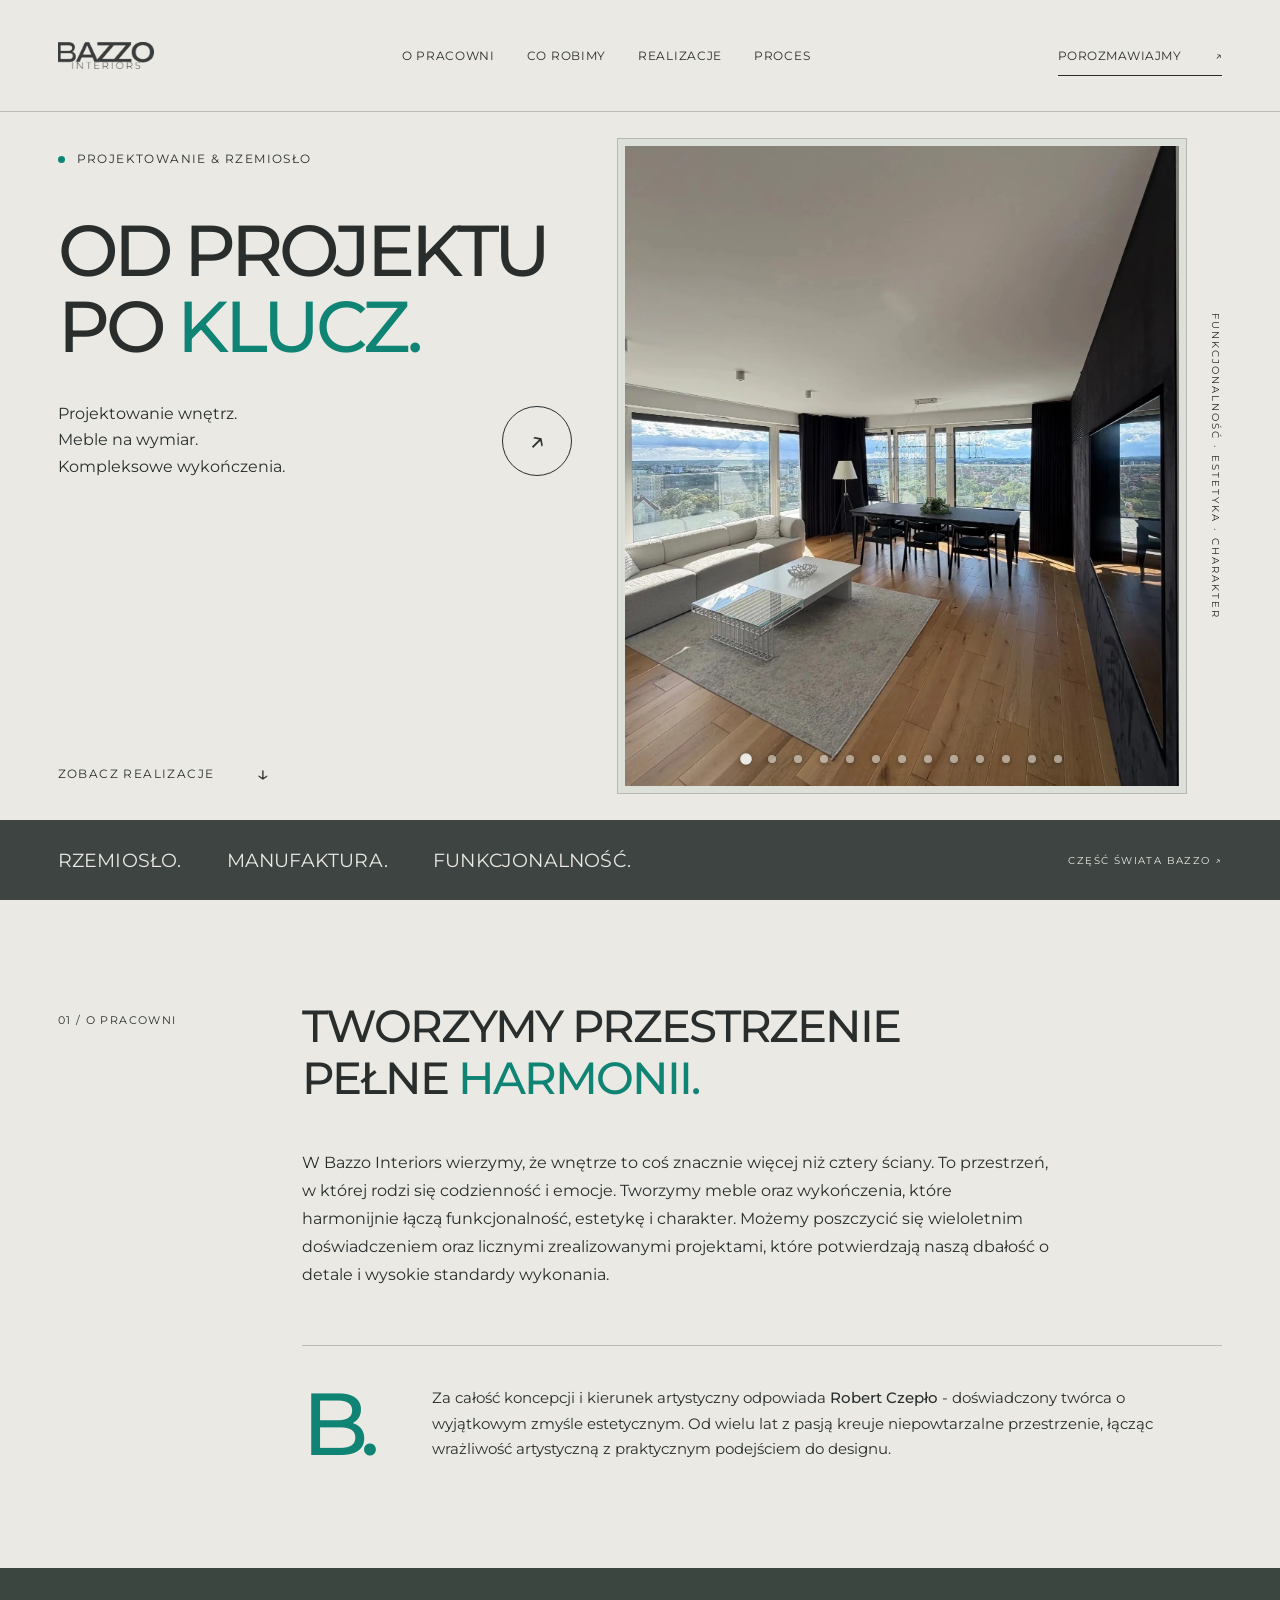
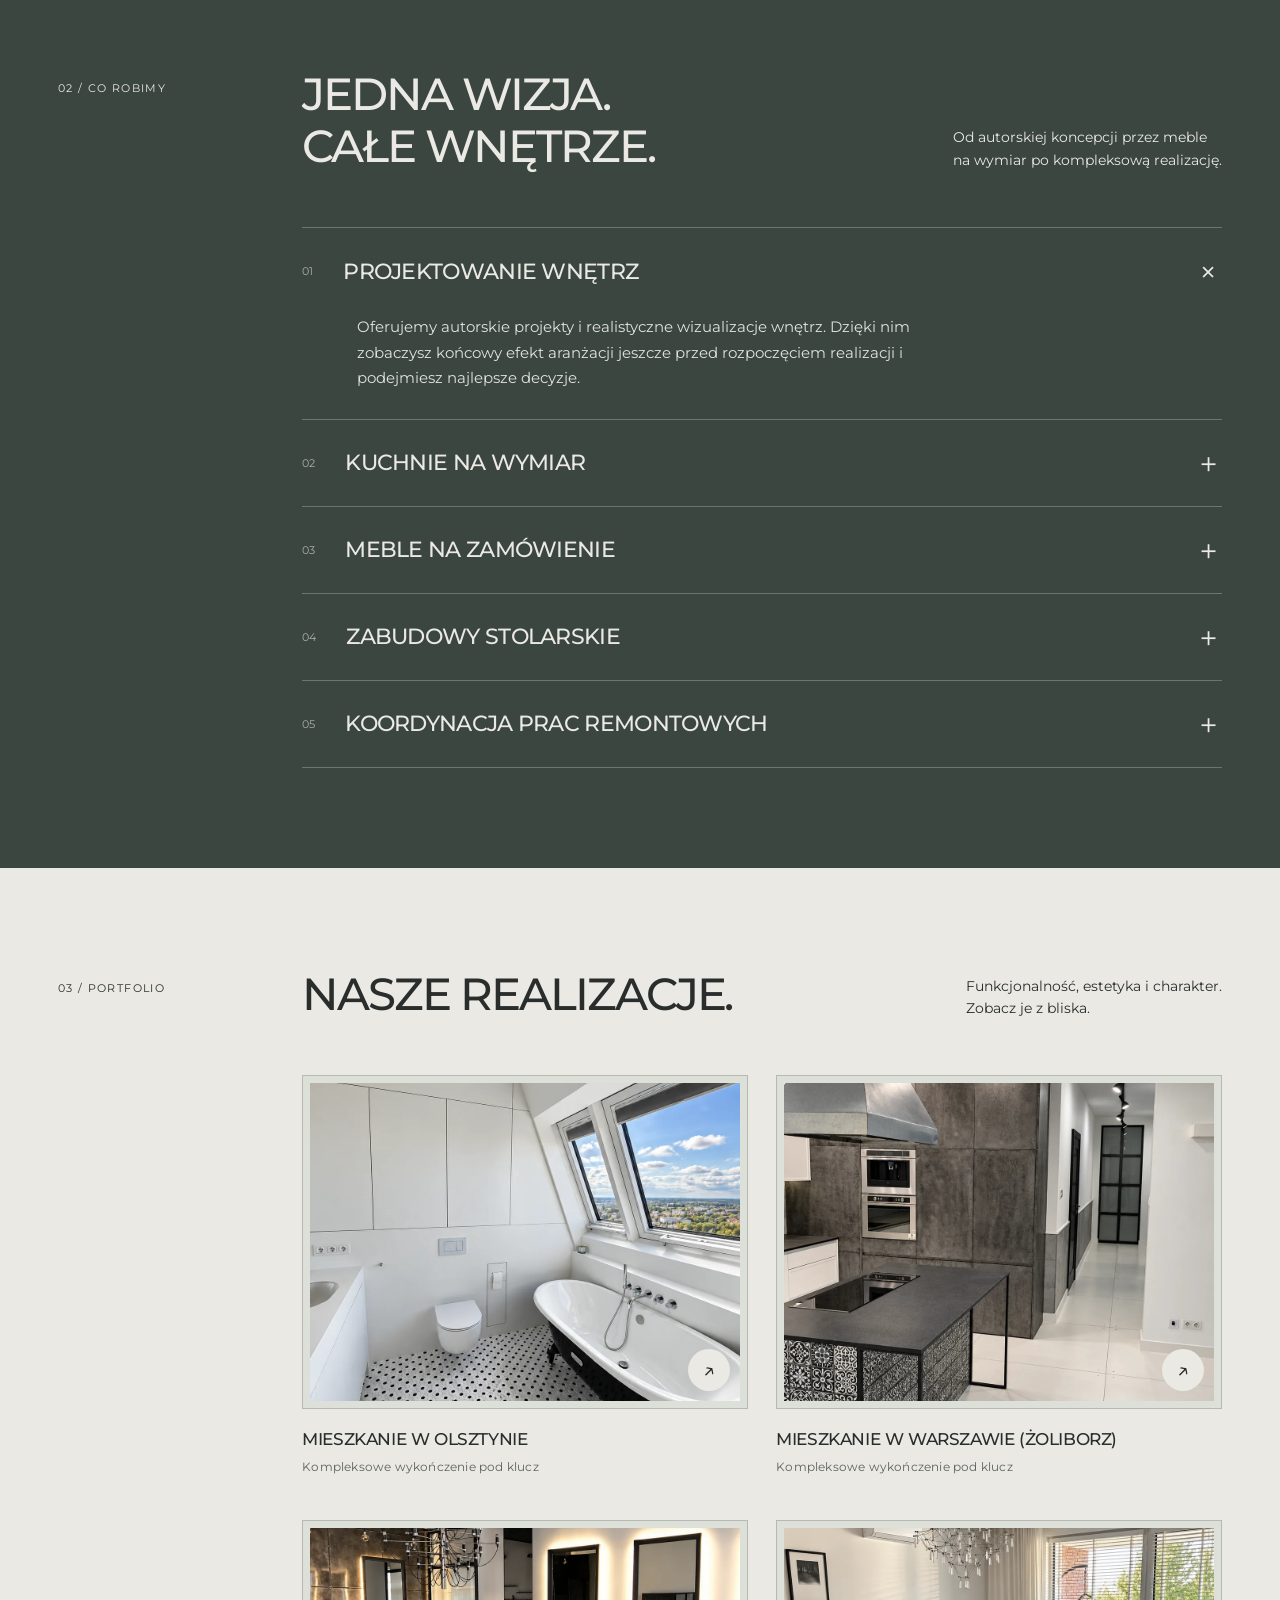
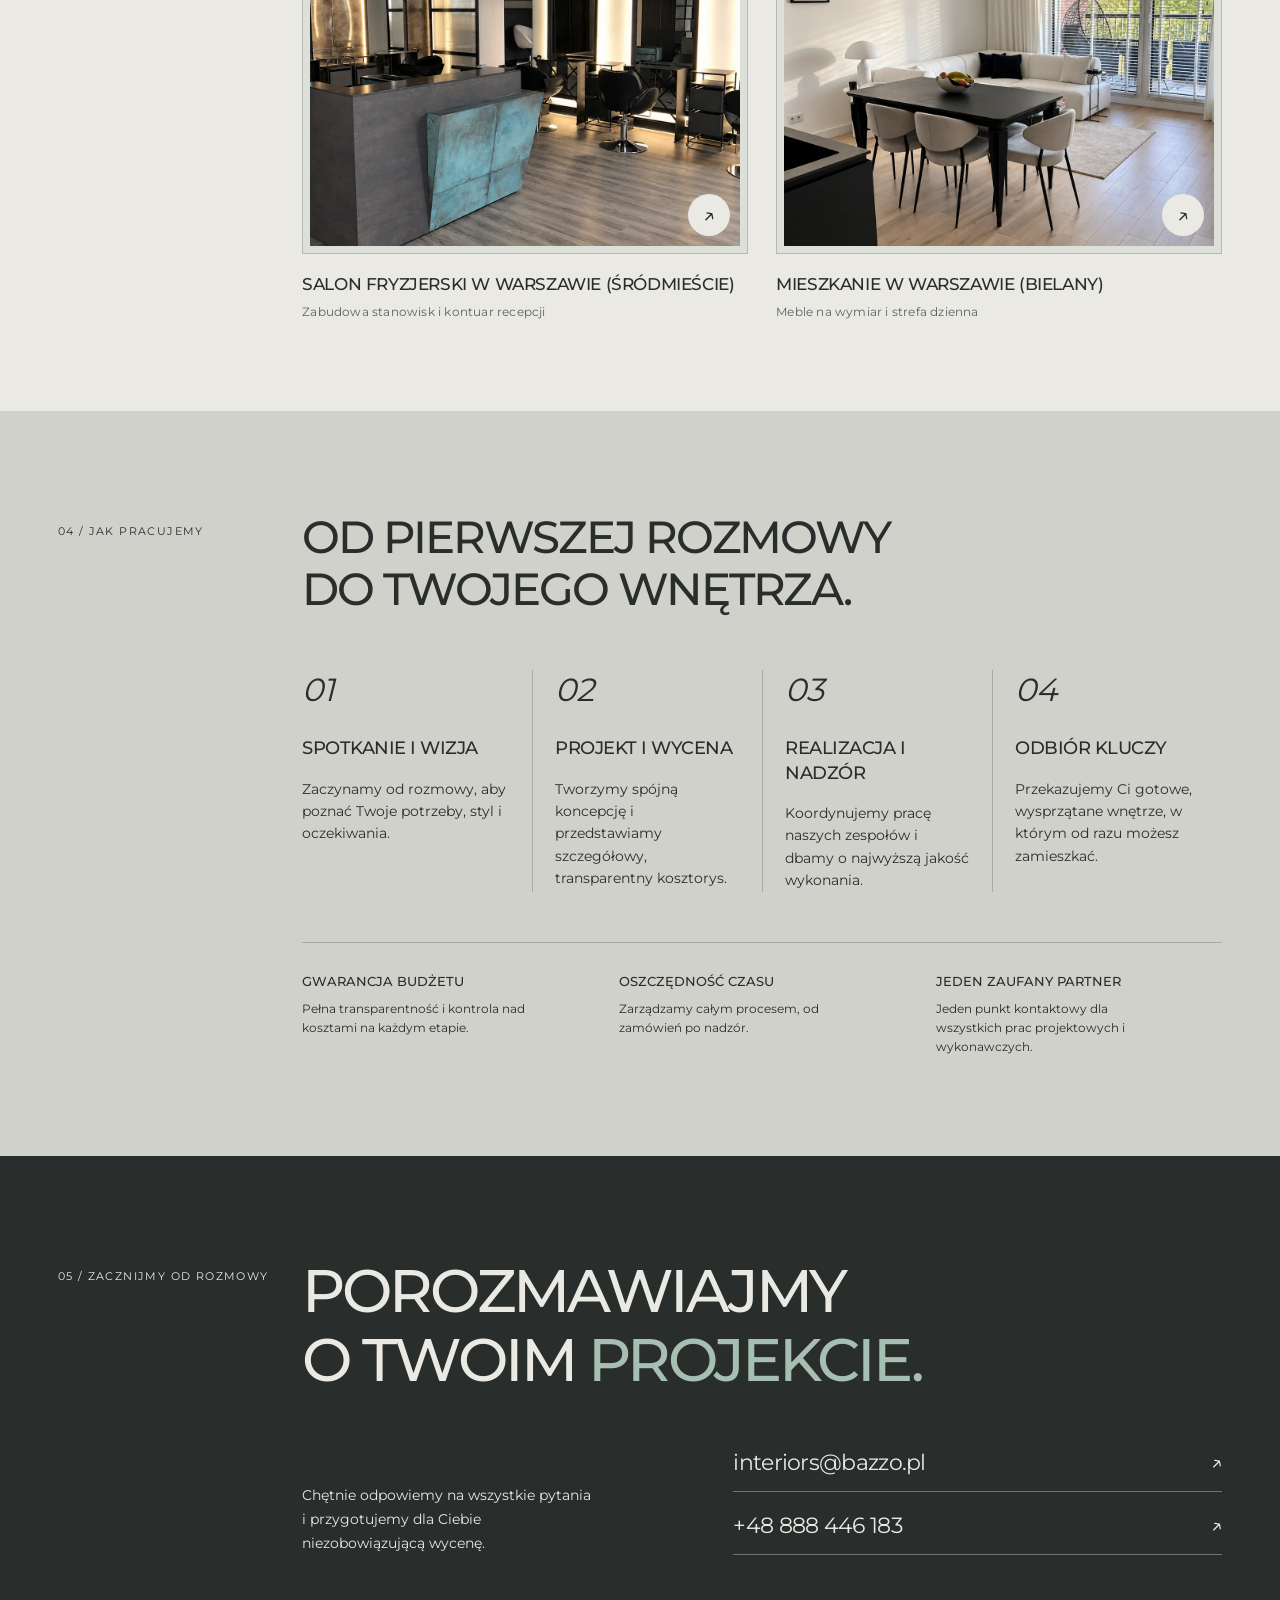
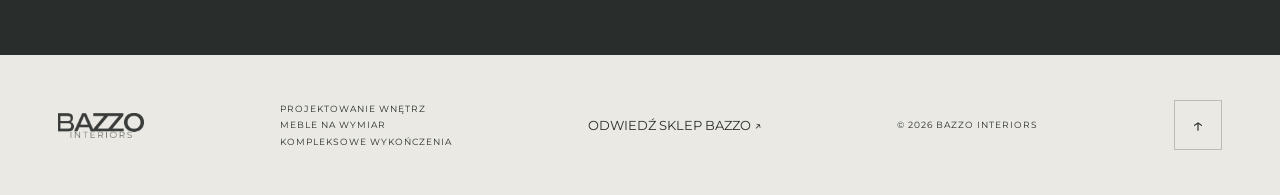
==== commit 5edfadc8: "Strzałki bez emoji i czytelny wskaźnik karuzeli na telefonie Strzałki (↗ ↓ ↑ ← →) renderowały się na" ====
--- a/index.html
+++ b/index.html
@@ -2,10 +2,10 @@
 <html lang="pl"><head><meta charset="UTF-8"><meta name="viewport" content="width=device-width,initial-scale=1"><meta name="description" content="Bazzo Interiors - projektowanie wnętrz, meble na wymiar i kompleksowe wykończenia. Od projektu po klucz."><title>Bazzo Interiors - od projektu po klucz</title><link rel="stylesheet" href="style.css"><link rel="icon" href="favicon.svg"></head>
 <body>
 <a class="skip" href="#main">Przejdź do treści</a>
-<header><a class="logo" href="#" aria-label="Bazzo Interiors - strona główna"><img src="assets/logo/bazzo-interiors.webp?v=dcfa63eb" alt="Bazzo Interiors" width="500" height="145"></a><nav id="navigation" aria-label="Nawigacja główna"><a href="#o-nas">O pracowni</a><a href="#oferta">Co robimy</a><a href="#realizacje">Realizacje</a><a href="#proces">Proces</a><a class="mobile-contact" href="#kontakt">Kontakt ↗</a></nav><a class="header-contact" href="#kontakt">Porozmawiajmy <span>↗</span></a><button class="menu-toggle" aria-expanded="false" aria-controls="navigation" aria-label="Otwórz menu"><span class="menu-label">MENU</span><span class="menu-icon" aria-hidden="true"><i></i><i></i><i></i></span></button></header>
+<header><a class="logo" href="#" aria-label="Bazzo Interiors - strona główna"><img src="assets/logo/bazzo-interiors.webp?v=dcfa63eb" alt="Bazzo Interiors" width="500" height="145"></a><nav id="navigation" aria-label="Nawigacja główna"><a href="#o-nas">O pracowni</a><a href="#oferta">Co robimy</a><a href="#realizacje">Realizacje</a><a href="#proces">Proces</a><a class="mobile-contact" href="#kontakt">Kontakt ↗︎</a></nav><a class="header-contact" href="#kontakt">Porozmawiajmy <span>↗︎</span></a><button class="menu-toggle" aria-expanded="false" aria-controls="navigation" aria-label="Otwórz menu"><span class="menu-label">MENU</span><span class="menu-icon" aria-hidden="true"><i></i><i></i><i></i></span></button></header>
 <main id="main">
-<section class="hero"><div class="hero-copy"><p class="eyebrow"><span class="dot"></span> PROJEKTOWANIE & RZEMIOSŁO</p><h1>Od projektu<br>po <em>klucz.</em></h1><div class="hero-bottom"><p>Projektowanie wnętrz.<br>Meble na wymiar.<br>Kompleksowe wykończenia.</p><a class="round-link" href="#kontakt" aria-label="Umów się na konsultację">↗</a></div><a class="underlink" href="#realizacje">ZOBACZ REALIZACJE <span>↓</span></a></div><div class="hero-photo"><div class="carousel" data-carousel aria-roledescription="karuzela" aria-label="Realizacje Bazzo Interiors"><ul class="carousel-track"><li class="hero-slide"><img src="assets/hero/hero1.webp?v=6ca8238a" alt="Wizualizacja salonu z aneksem kuchennym i jadalnią" fetchpriority="high" width="2000" height="1333"></li><li class="hero-slide" aria-hidden="true"><img src="assets/hero/hero2.webp?v=b911da5a" alt="Salon z panoramicznym oknem i widokiem na miasto" loading="lazy" width="1500" height="2000"></li><li class="hero-slide" aria-hidden="true"><img src="assets/hero/hero3.webp?v=09e72c03" alt="Jasny salon z narożną sofą i szklanym stolikiem" loading="lazy" width="1350" height="1800"></li><li class="hero-slide" aria-hidden="true"><img src="assets/hero/hero4.webp?v=800a6758" alt="Łazienka poddaszowa z mozaiką i wanną wolnostojącą" loading="lazy" width="1500" height="2000"></li><li class="hero-slide" aria-hidden="true"><img src="assets/hero/hero5.webp?v=976d871c" alt="Wnętrze salonu fryzjerskiego z kontuarem recepcji" loading="lazy" width="1350" height="1800"></li><li class="hero-slide" aria-hidden="true"><img src="assets/hero/hero6.webp?v=36c45881" alt="Zabudowa kuchenna z podświetlanymi witrynami i mosiężnymi frontami" loading="lazy" width="1648" height="954"></li><li class="hero-slide" aria-hidden="true"><img src="assets/hero/hero7.webp?v=ba382f60" alt="Kuchnia z ciemnymi frontami i białą ścianą z płytek" loading="lazy" width="1078" height="1459"></li><li class="hero-slide" aria-hidden="true"><img src="assets/hero/hero8.webp?v=dc54b942" alt="Złocista kabina prysznicowa z czarną ścianą" loading="lazy" width="1086" height="1448"></li><li class="hero-slide" aria-hidden="true"><img src="assets/hero/hero9.webp?v=49adc75f" alt="Jasna kuchnia z wyspą i podłogą w jodełkę" loading="lazy" width="1086" height="1448"></li><li class="hero-slide" aria-hidden="true"><img src="assets/hero/hero10.webp?v=7ae133bd" alt="Zabudowa z kamienną wyspą i wysokimi szafkami" loading="lazy" width="1448" height="1086"></li><li class="hero-slide" aria-hidden="true"><img src="assets/hero/hero11.webp?v=648e7152" alt="Kuchnia z ciemnym blatem i drewnianą zabudową" loading="lazy" width="1086" height="1448"></li><li class="hero-slide" aria-hidden="true"><img src="assets/hero/hero12.webp?v=280f95b3" alt="Ciemna zabudowa stolarska na całą ścianę" loading="lazy" width="1086" height="1448"></li><li class="hero-slide" aria-hidden="true"><img src="assets/hero/hero13.webp?v=e074f779" alt="Czarna kuchnia w zabudowie z okrągłym stolikiem" loading="lazy" width="1086" height="1448"></li><li class="hero-slide" aria-hidden="true"><img src="assets/hero/hero14.webp?v=ca6f6036" alt="Kuchnia z drewnianymi frontami i jasnym blatem" loading="lazy" width="1086" height="1448"></li><li class="hero-slide" aria-hidden="true"><img src="assets/hero/hero15.webp?v=e9aa84ba" alt="Jasna kuchnia z drewnianą zabudową i podłogą w jodełkę" loading="lazy" width="1086" height="1448"></li></ul><div class="carousel-dots" role="group" aria-label="Wybierz zdjęcie"><button aria-label="Zdjęcie 1" aria-current="true"></button><button aria-label="Zdjęcie 2"></button><button aria-label="Zdjęcie 3"></button><button aria-label="Zdjęcie 4"></button><button aria-label="Zdjęcie 5"></button><button aria-label="Zdjęcie 6"></button><button aria-label="Zdjęcie 7"></button><button aria-label="Zdjęcie 8"></button><button aria-label="Zdjęcie 9"></button><button aria-label="Zdjęcie 10"></button><button aria-label="Zdjęcie 11"></button><button aria-label="Zdjęcie 12"></button><button aria-label="Zdjęcie 13"></button><button aria-label="Zdjęcie 14"></button><button aria-label="Zdjęcie 15"></button></div></div></div><div class="hero-side">FUNKCJONALNOŚĆ · ESTETYKA · CHARAKTER</div></section>
-<div class="principles"><span>Rzemiosło.</span><span>Manufaktura.</span><span>Funkcjonalność.</span><a href="https://bazzo.pl/" target="_blank" rel="noopener">CZĘŚĆ ŚWIATA BAZZO ↗</a></div>
+<section class="hero"><div class="hero-copy"><p class="eyebrow"><span class="dot"></span> PROJEKTOWANIE & RZEMIOSŁO</p><h1>Od projektu<br>po <em>klucz.</em></h1><div class="hero-bottom"><p>Projektowanie wnętrz.<br>Meble na wymiar.<br>Kompleksowe wykończenia.</p><a class="round-link" href="#kontakt" aria-label="Umów się na konsultację">↗︎</a></div><a class="underlink" href="#realizacje">ZOBACZ REALIZACJE <span>↓︎</span></a></div><div class="hero-photo"><div class="carousel" data-carousel aria-roledescription="karuzela" aria-label="Realizacje Bazzo Interiors"><ul class="carousel-track"><li class="hero-slide"><img src="assets/hero/hero2.webp?v=b911da5a" alt="Salon z panoramicznym oknem i widokiem na miasto" fetchpriority="high" width="1500" height="2000"></li><li class="hero-slide" aria-hidden="true"><img src="assets/hero/hero4.webp?v=800a6758" alt="Łazienka poddaszowa z mozaiką i wanną wolnostojącą" loading="lazy" width="1500" height="2000"></li><li class="hero-slide" aria-hidden="true"><img src="assets/hero/hero5.webp?v=976d871c" alt="Wnętrze salonu fryzjerskiego z kontuarem recepcji" loading="lazy" width="1350" height="1800"></li><li class="hero-slide" aria-hidden="true"><img src="assets/hero/hero6.webp?v=36c45881" alt="Zabudowa kuchenna z podświetlanymi witrynami i mosiężnymi frontami" loading="lazy" width="1648" height="954"></li><li class="hero-slide" aria-hidden="true"><img src="assets/hero/hero7.webp?v=ba382f60" alt="Kuchnia z ciemnymi frontami i białą ścianą z płytek" loading="lazy" width="1078" height="1459"></li><li class="hero-slide" aria-hidden="true"><img src="assets/hero/hero8.webp?v=dc54b942" alt="Złocista kabina prysznicowa z czarną ścianą" loading="lazy" width="1086" height="1448"></li><li class="hero-slide" aria-hidden="true"><img src="assets/hero/hero9.webp?v=49adc75f" alt="Jasna kuchnia z wyspą i podłogą w jodełkę" loading="lazy" width="1086" height="1448"></li><li class="hero-slide" aria-hidden="true"><img src="assets/hero/hero10.webp?v=7ae133bd" alt="Zabudowa z kamienną wyspą i wysokimi szafkami" loading="lazy" width="1448" height="1086"></li><li class="hero-slide" aria-hidden="true"><img src="assets/hero/hero11.webp?v=648e7152" alt="Kuchnia z ciemnym blatem i drewnianą zabudową" loading="lazy" width="1086" height="1448"></li><li class="hero-slide" aria-hidden="true"><img src="assets/hero/hero12.webp?v=280f95b3" alt="Ciemna zabudowa stolarska na całą ścianę" loading="lazy" width="1086" height="1448"></li><li class="hero-slide" aria-hidden="true"><img src="assets/hero/hero13.webp?v=e074f779" alt="Czarna kuchnia w zabudowie z okrągłym stolikiem" loading="lazy" width="1086" height="1448"></li><li class="hero-slide" aria-hidden="true"><img src="assets/hero/hero14.webp?v=ca6f6036" alt="Kuchnia z drewnianymi frontami i jasnym blatem" loading="lazy" width="1086" height="1448"></li><li class="hero-slide" aria-hidden="true"><img src="assets/hero/hero15.webp?v=e9aa84ba" alt="Jasna kuchnia z drewnianą zabudową i podłogą w jodełkę" loading="lazy" width="1086" height="1448"></li></ul><div class="carousel-dots" role="group" aria-label="Wybierz zdjęcie"><button aria-label="Zdjęcie 1" aria-current="true"></button><button aria-label="Zdjęcie 2"></button><button aria-label="Zdjęcie 3"></button><button aria-label="Zdjęcie 4"></button><button aria-label="Zdjęcie 5"></button><button aria-label="Zdjęcie 6"></button><button aria-label="Zdjęcie 7"></button><button aria-label="Zdjęcie 8"></button><button aria-label="Zdjęcie 9"></button><button aria-label="Zdjęcie 10"></button><button aria-label="Zdjęcie 11"></button><button aria-label="Zdjęcie 12"></button><button aria-label="Zdjęcie 13"></button></div></div></div><div class="hero-side">FUNKCJONALNOŚĆ · ESTETYKA · CHARAKTER</div></section>
+<div class="principles"><span>Rzemiosło.</span><span>Manufaktura.</span><span>Funkcjonalność.</span><a href="https://bazzo.pl/" target="_blank" rel="noopener">CZĘŚĆ ŚWIATA BAZZO ↗︎</a></div>
 <section class="about section" id="o-nas"><div class="section-label">01 / O PRACOWNI</div><div class="about-content"><h2>Tworzymy przestrzenie<br>pełne <em>harmonii.</em></h2><div class="about-text"><p>W Bazzo Interiors wierzymy, że wnętrze to coś znacznie więcej niż cztery ściany. To przestrzeń, w której rodzi się codzienność i emocje. Tworzymy meble oraz wykończenia, które harmonijnie łączą funkcjonalność, estetykę i charakter. Możemy poszczycić się wieloletnim doświadczeniem oraz licznymi zrealizowanymi projektami, które potwierdzają naszą dbałość o detale i wysokie standardy wykonania.</p></div></div><div class="author"><span class="small-mark" aria-hidden="true">B.</span><p>Za całość koncepcji i kierunek artystyczny odpowiada <strong>Robert Czepło</strong> - doświadczony twórca o wyjątkowym zmyśle estetycznym. Od wielu lat z pasją kreuje niepowtarzalne przestrzenie, łącząc wrażliwość artystyczną z praktycznym podejściem do designu.</p></div></section>
 <section class="services section" id="oferta"><div class="section-label">02 / CO ROBIMY</div><div class="services-main"><div class="section-heading"><h2>Jedna wizja.<br><em>Całe wnętrze.</em></h2><p>Od autorskiej koncepcji przez meble<br>na wymiar po kompleksową realizację.</p></div><div class="service-list">
 <details open><summary><span class="number">01</span><h3>Projektowanie wnętrz</h3><span class="plus">＋</span></summary><p>Oferujemy autorskie projekty i realistyczne wizualizacje wnętrz. Dzięki nim zobaczysz końcowy efekt aranżacji jeszcze przed rozpoczęciem realizacji i podejmiesz najlepsze decyzje.</p></details>
@@ -13,8 +13,8 @@
 <details><summary><span class="number">03</span><h3>Meble na zamówienie</h3><span class="plus">＋</span></summary><p>Tworzymy meble idealnie dopasowane do Twoich potrzeb i wnętrza. Wykonujemy zabudowy do sypialni, garderób, salonów i łazienek, dbając o funkcjonalność oraz jakość wykonania.</p></details>
 <details><summary><span class="number">04</span><h3>Zabudowy stolarskie</h3><span class="plus">＋</span></summary><p>Realizujemy indywidualne zabudowy stolarskie dopasowane do Twojej przestrzeni. Tworzymy wnęki, ściany dekoracyjne oraz meble wolnostojące, łącząc funkcjonalność z estetyką wykonania.</p></details>
 <details><summary><span class="number">05</span><h3>Koordynacja prac remontowych</h3><span class="plus">＋</span></summary><p>Zapewniamy kompleksową koordynację prac remontowych od planowania po realizację. Organizujemy współpracę sprawdzonych fachowców oraz dbamy o kontrolę jakości i terminowość na każdym etapie projektu.</p></details></div></div></section>
-<section class="portfolio section" id="realizacje"><div class="section-label">03 / PORTFOLIO</div><div class="portfolio-heading"><h2>Nasze <em>realizacje.</em></h2><p>Funkcjonalność, estetyka i charakter.<br>Zobacz je z bliska.</p></div><div class="gallery"><figure class="project project-portrait"><a class="project-link" href="realizacje/mieszkanie-olsztyn.html"><span class="project-photo"><img src="assets/realizacje/mieszkanie-olsztyn/01.webp?v=3fceeac2" alt="Łazienka z czarno-białą mozaiką i wanną wolnostojącą" loading="lazy" width="1086" height="1448"><span class="project-arrow" aria-hidden="true">↗</span></span><figcaption><strong>Mieszkanie w Olsztynie</strong><span>Kompleksowe wykończenie pod klucz</span></figcaption></a></figure><figure class="project project-landscape"><a class="project-link" href="realizacje/mieszkanie-zoliborz.html"><span class="project-photo"><img src="assets/realizacje/mieszkanie-zoliborz/01.webp?v=e09ec849" alt="Industrialna kuchnia z wyspą wykończoną mozaiką" loading="lazy" width="1086" height="1448"><span class="project-arrow" aria-hidden="true">↗</span></span><figcaption><strong>Mieszkanie w Warszawie (Żoliborz)</strong><span>Kompleksowe wykończenie pod klucz</span></figcaption></a></figure><figure class="project project-portrait"><a class="project-link" href="realizacje/salon-fryzjerski.html"><span class="project-photo"><img src="assets/realizacje/salon-fryzjerski/01.webp?v=7d31028e" alt="Wnętrze salonu z kontuarem recepcji" loading="lazy" width="1086" height="1448"><span class="project-arrow" aria-hidden="true">↗</span></span><figcaption><strong>Salon fryzjerski w Warszawie (Śródmieście)</strong><span>Zabudowa stanowisk i kontuar recepcji</span></figcaption></a></figure><figure class="project project-portrait"><a class="project-link" href="realizacje/mieszkanie.html"><span class="project-photo"><img src="assets/realizacje/mieszkanie/01.webp?v=82d1a9c2" alt="Jadalnia z ciemnym stołem z blatem ze spieku i metalową podstawą, uzupełnionym o jasne krzesła." loading="lazy" width="1086" height="1448"><span class="project-arrow" aria-hidden="true">↗</span></span><figcaption><strong>Mieszkanie w Warszawie (Bielany)</strong><span>Meble na wymiar i strefa dzienna</span></figcaption></a></figure></div></section>
+<section class="portfolio section" id="realizacje"><div class="section-label">03 / PORTFOLIO</div><div class="portfolio-heading"><h2>Nasze <em>realizacje.</em></h2><p>Funkcjonalność, estetyka i charakter.<br>Zobacz je z bliska.</p></div><div class="gallery"><figure class="project project-portrait"><a class="project-link" href="realizacje/mieszkanie-olsztyn.html"><span class="project-photo"><img src="assets/realizacje/mieszkanie-olsztyn/01.webp?v=3fceeac2" alt="Łazienka z czarno-białą mozaiką i wanną wolnostojącą" loading="lazy" width="1086" height="1448"><span class="project-arrow" aria-hidden="true">↗︎</span></span><figcaption><strong>Mieszkanie w Olsztynie</strong><span>Kompleksowe wykończenie pod klucz</span></figcaption></a></figure><figure class="project project-landscape"><a class="project-link" href="realizacje/mieszkanie-zoliborz.html"><span class="project-photo"><img src="assets/realizacje/mieszkanie-zoliborz/01.webp?v=e09ec849" alt="Industrialna kuchnia z wyspą wykończoną mozaiką" loading="lazy" width="1086" height="1448"><span class="project-arrow" aria-hidden="true">↗︎</span></span><figcaption><strong>Mieszkanie w Warszawie (Żoliborz)</strong><span>Kompleksowe wykończenie pod klucz</span></figcaption></a></figure><figure class="project project-portrait"><a class="project-link" href="realizacje/salon-fryzjerski.html"><span class="project-photo"><img src="assets/realizacje/salon-fryzjerski/01.webp?v=7d31028e" alt="Wnętrze salonu z kontuarem recepcji" loading="lazy" width="1086" height="1448"><span class="project-arrow" aria-hidden="true">↗︎</span></span><figcaption><strong>Salon fryzjerski w Warszawie (Śródmieście)</strong><span>Zabudowa stanowisk i kontuar recepcji</span></figcaption></a></figure><figure class="project project-portrait"><a class="project-link" href="realizacje/mieszkanie.html"><span class="project-photo"><img src="assets/realizacje/mieszkanie/01.webp?v=82d1a9c2" alt="Jadalnia z ciemnym stołem z blatem ze spieku i metalową podstawą, uzupełnionym o jasne krzesła." loading="lazy" width="1086" height="1448"><span class="project-arrow" aria-hidden="true">↗︎</span></span><figcaption><strong>Mieszkanie w Warszawie (Bielany)</strong><span>Meble na wymiar i strefa dzienna</span></figcaption></a></figure></div></section>
 <section class="process section" id="proces"><div class="section-label">04 / JAK PRACUJEMY</div><div class="process-main"><h2>Od pierwszej rozmowy<br>do <em>Twojego wnętrza.</em></h2><div class="steps"><article><span>01</span><h3>Spotkanie i wizja</h3><p>Zaczynamy od rozmowy, aby poznać Twoje potrzeby, styl i oczekiwania.</p></article><article><span>02</span><h3>Projekt i wycena</h3><p>Tworzymy spójną koncepcję i przedstawiamy szczegółowy, transparentny kosztorys.</p></article><article><span>03</span><h3>Realizacja i nadzór</h3><p>Koordynujemy pracę naszych zespołów i dbamy o najwyższą jakość wykonania.</p></article><article><span>04</span><h3>Odbiór kluczy</h3><p>Przekazujemy Ci gotowe, wysprzątane wnętrze, w którym od razu możesz zamieszkać.</p></article></div><div class="assurances"><div><h4>Gwarancja budżetu</h4><p>Pełna transparentność i kontrola nad kosztami na każdym etapie.</p></div><div><h4>Oszczędność czasu</h4><p>Zarządzamy całym procesem, od zamówień po nadzór.</p></div><div><h4>Jeden zaufany partner</h4><p>Jeden punkt kontaktowy dla wszystkich prac projektowych i wykonawczych.</p></div></div></div></section>
-<section class="contact section" id="kontakt"><div class="section-label">05 / ZACZNIJMY OD ROZMOWY</div><div class="contact-main"><h2>Porozmawiajmy<br>o Twoim <em>projekcie.</em></h2><div class="contact-bottom"><p>Chętnie odpowiemy na wszystkie pytania<br>i przygotujemy dla Ciebie<br>niezobowiązującą wycenę.</p><div class="contact-links"><a href="mailto:interiors@bazzo.pl">interiors@bazzo.pl <span>↗</span></a><a href="tel:+48888446183">+48 888 446 183 <span>↗</span></a></div></div></div></section>
-</main><footer><a class="logo" href="#"><img src="assets/logo/bazzo-interiors.webp?v=dcfa63eb" alt="Bazzo Interiors" width="500" height="145"></a><p>PROJEKTOWANIE WNĘTRZ<br>MEBLE NA WYMIAR<br>KOMPLEKSOWE WYKOŃCZENIA</p><a href="https://bazzo.pl/" target="_blank" rel="noopener">Odwiedź sklep Bazzo ↗</a><span>© 2026 BAZZO INTERIORS</span><a class="to-top" href="#" aria-label="Wróć na początek">↑</a></footer>
+<section class="contact section" id="kontakt"><div class="section-label">05 / ZACZNIJMY OD ROZMOWY</div><div class="contact-main"><h2>Porozmawiajmy<br>o Twoim <em>projekcie.</em></h2><div class="contact-bottom"><p>Chętnie odpowiemy na wszystkie pytania<br>i przygotujemy dla Ciebie<br>niezobowiązującą wycenę.</p><div class="contact-links"><a href="mailto:interiors@bazzo.pl">interiors@bazzo.pl <span>↗︎</span></a><a href="tel:+48888446183">+48 888 446 183 <span>↗︎</span></a></div></div></div></section>
+</main><footer><a class="logo" href="#"><img src="assets/logo/bazzo-interiors.webp?v=dcfa63eb" alt="Bazzo Interiors" width="500" height="145"></a><p>PROJEKTOWANIE WNĘTRZ<br>MEBLE NA WYMIAR<br>KOMPLEKSOWE WYKOŃCZENIA</p><a href="https://bazzo.pl/" target="_blank" rel="noopener">Odwiedź sklep Bazzo ↗︎</a><span>© 2026 BAZZO INTERIORS</span><a class="to-top" href="#" aria-label="Wróć na początek">↑︎</a></footer>
 <script src="script.js"></script></body></html>
--- a/style.css
+++ b/style.css
@@ -3,7 +3,7 @@
 
 /* Montserrat typography and grey-led Bazzo palette. */
 :root{--cream:#eae9e4;--ink:#292e2c;--green:#108474;--forest:#354640;--peach:#d0d1cb;--line:rgba(41,46,44,.24)}
-body,h1,h2,h3,h4,.logo,.logo span,.small-mark,.steps article>span,.principles>span,.contact-links a{font-family:Montserrat,Arial,sans-serif}
+body,h1,h2,h3,h4,button,input,select,textarea,.logo,.logo span,.small-mark,.steps article>span,.principles>span,.contact-links a{font-family:Montserrat,Arial,sans-serif}
 h1,h2,h3,h4{text-transform:uppercase;font-weight:500}em{font-style:normal;font-weight:inherit}
 h1{font-size:clamp(48px,5.6vw,88px);letter-spacing:-.055em;line-height:1.06;margin:70px 0 46px}
 h2,.about h2{font-size:clamp(32px,3.55vw,54px);line-height:1.15;letter-spacing:-.045em}
@@ -57,10 +57,6 @@
 
 
 
-.carousel-dots{position:absolute;left:0;right:0;bottom:14px;display:flex;justify-content:center;gap:9px}
-.carousel-dots button{width:7px;height:7px;padding:0;border:0;border-radius:50%;background:rgba(234,233,228,.55);transition:background .3s,transform .3s;box-shadow:0 1px 4px rgba(0,0,0,.35)}
-.carousel-dots button[aria-current]{background:var(--cream);transform:scale(1.5)}
-@media(max-width:680px){.carousel-dots{bottom:11px}}
 @media(prefers-reduced-motion:reduce){.carousel-track{transition:none}.hero-slide img{transform:none;transition:none}}
 
 /* Sekcja O pracowni bez zdjęcia: nota o autorze jako stopka tekstu, w jednej kolumnie z akapitami. */
@@ -220,6 +216,17 @@
 .carousel-dots button[aria-current]{background:none}
 .carousel-dots button[aria-current]:before{background:var(--cream);transform:scale(1.45)}
 .carousel-dots button:focus-visible{outline:2px solid var(--cream);outline-offset:-4px}
+
+/* Telefon: 15 kropek nie mieści się w szerokości ekranu, więc wskaźnik
+   zmienia się w pasek segmentowy - każdy slajd to równy odcinek, który
+   rozciąga się na całą dostępną szerokość niezależnie od liczby zdjęć. */
+@media(max-width:680px){
+  .carousel-dots{left:12px;right:12px;bottom:10px;gap:4px;align-items:center}
+  .carousel-dots button{flex:1 1 0;width:auto;height:22px;min-width:0}
+  .carousel-dots button:before{width:100%;height:3px;border-radius:2px;
+    background:rgba(234,233,228,.45);box-shadow:0 1px 3px rgba(0,0,0,.3)}
+  .carousel-dots button[aria-current]:before{background:var(--cream);transform:none}
+}
 @media(max-width:680px){.carousel-dots{bottom:7px}.carousel-dots button{width:30px;height:38px}}
 
 /* Logo jako obraz zamiast składanego tekstu. */
@@ -229,3 +236,13 @@
 footer .logo img{height:25px}
 @media(max-width:950px){.logo img{height:26px}}
 @media(max-width:680px){.logo img{height:23px}footer .logo img{height:22px}}
+
+/* Strzałki (↗ ↓ ↑ ← →) to znaki Unicode, które iOS domyślnie renderuje jako
+   kolorowe emoji. Montserrat ma własne glify, więc wymuszamy wariant tekstowy
+   i odcinamy systemowe fonty emoji z listy zastępczej. */
+.round-link,.underlink span,.to-top,.project-arrow,.header-contact span,
+.mobile-contact,.contact-links a,.shot .photo-button span,.pn span,
+#previous,#next,.close-dialog,footer a{
+  font-family:Montserrat,Arial,sans-serif;
+  font-variant-emoji:text;
+}
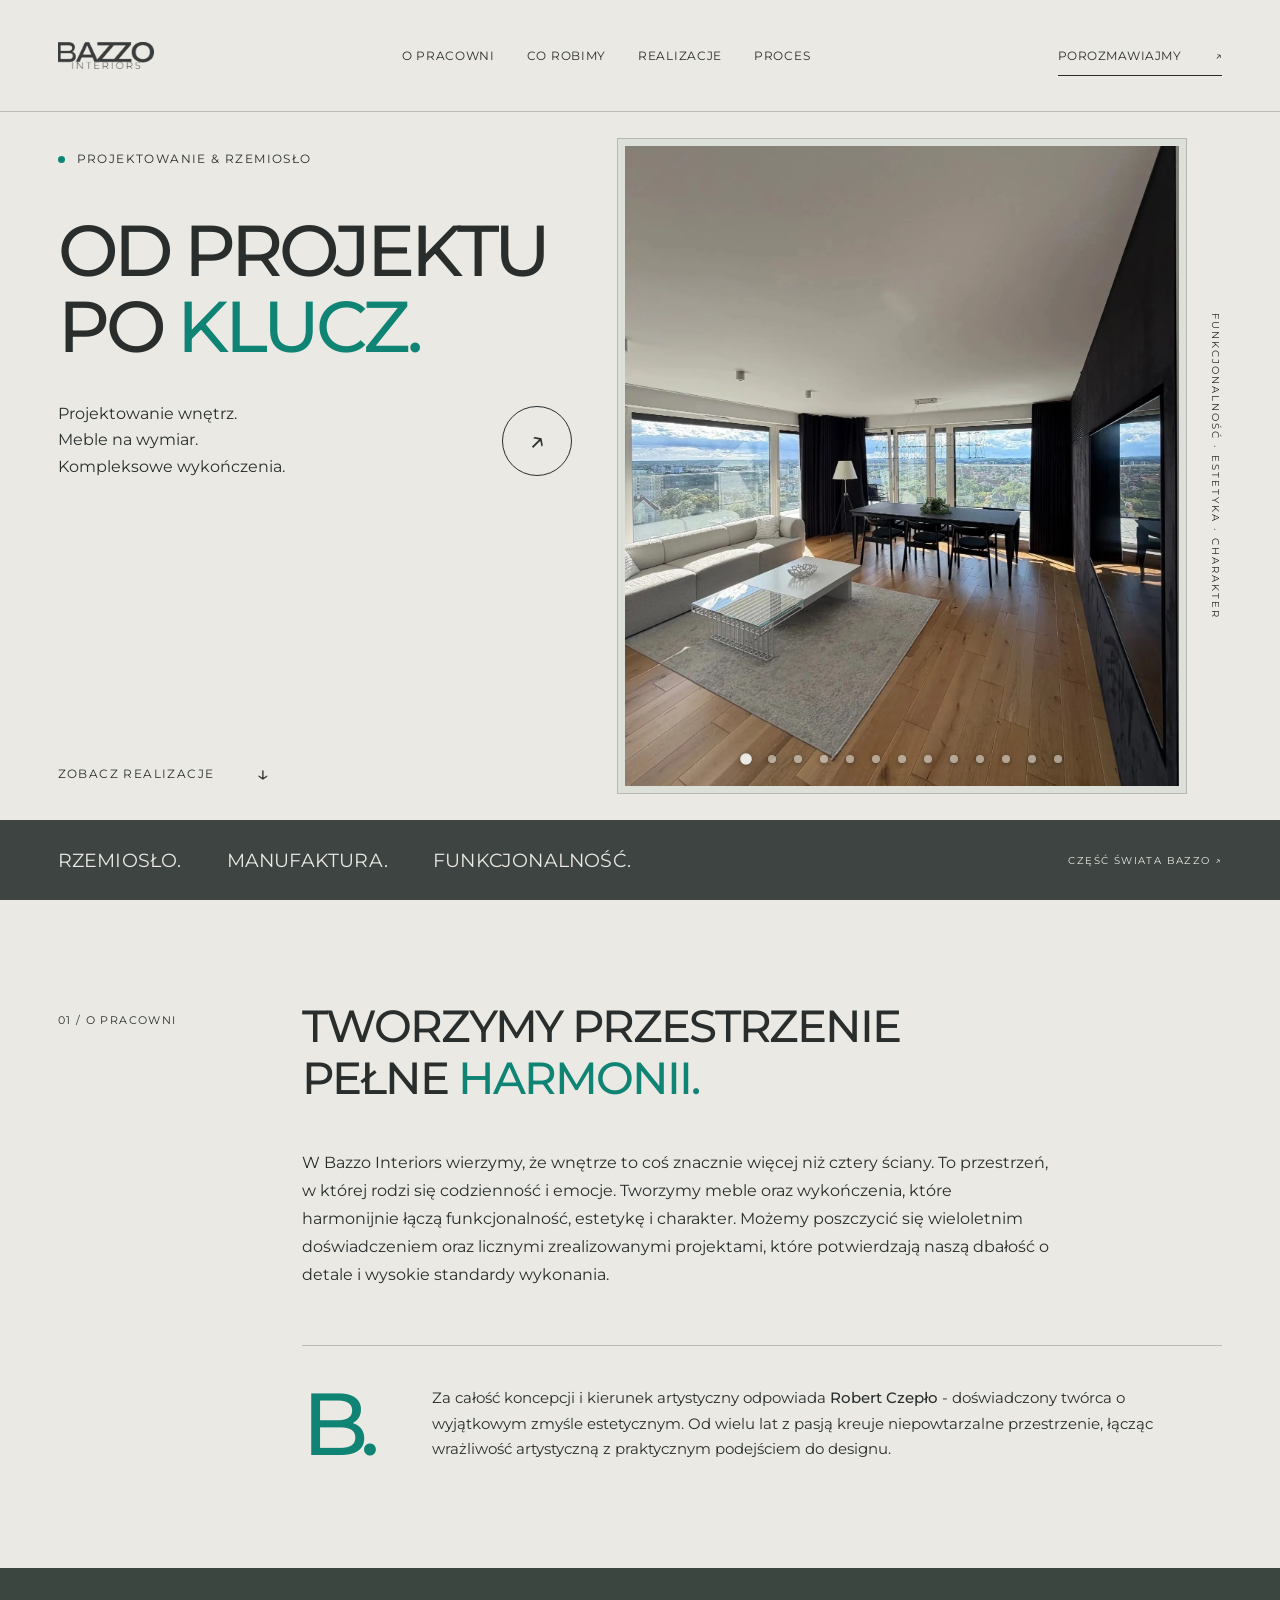
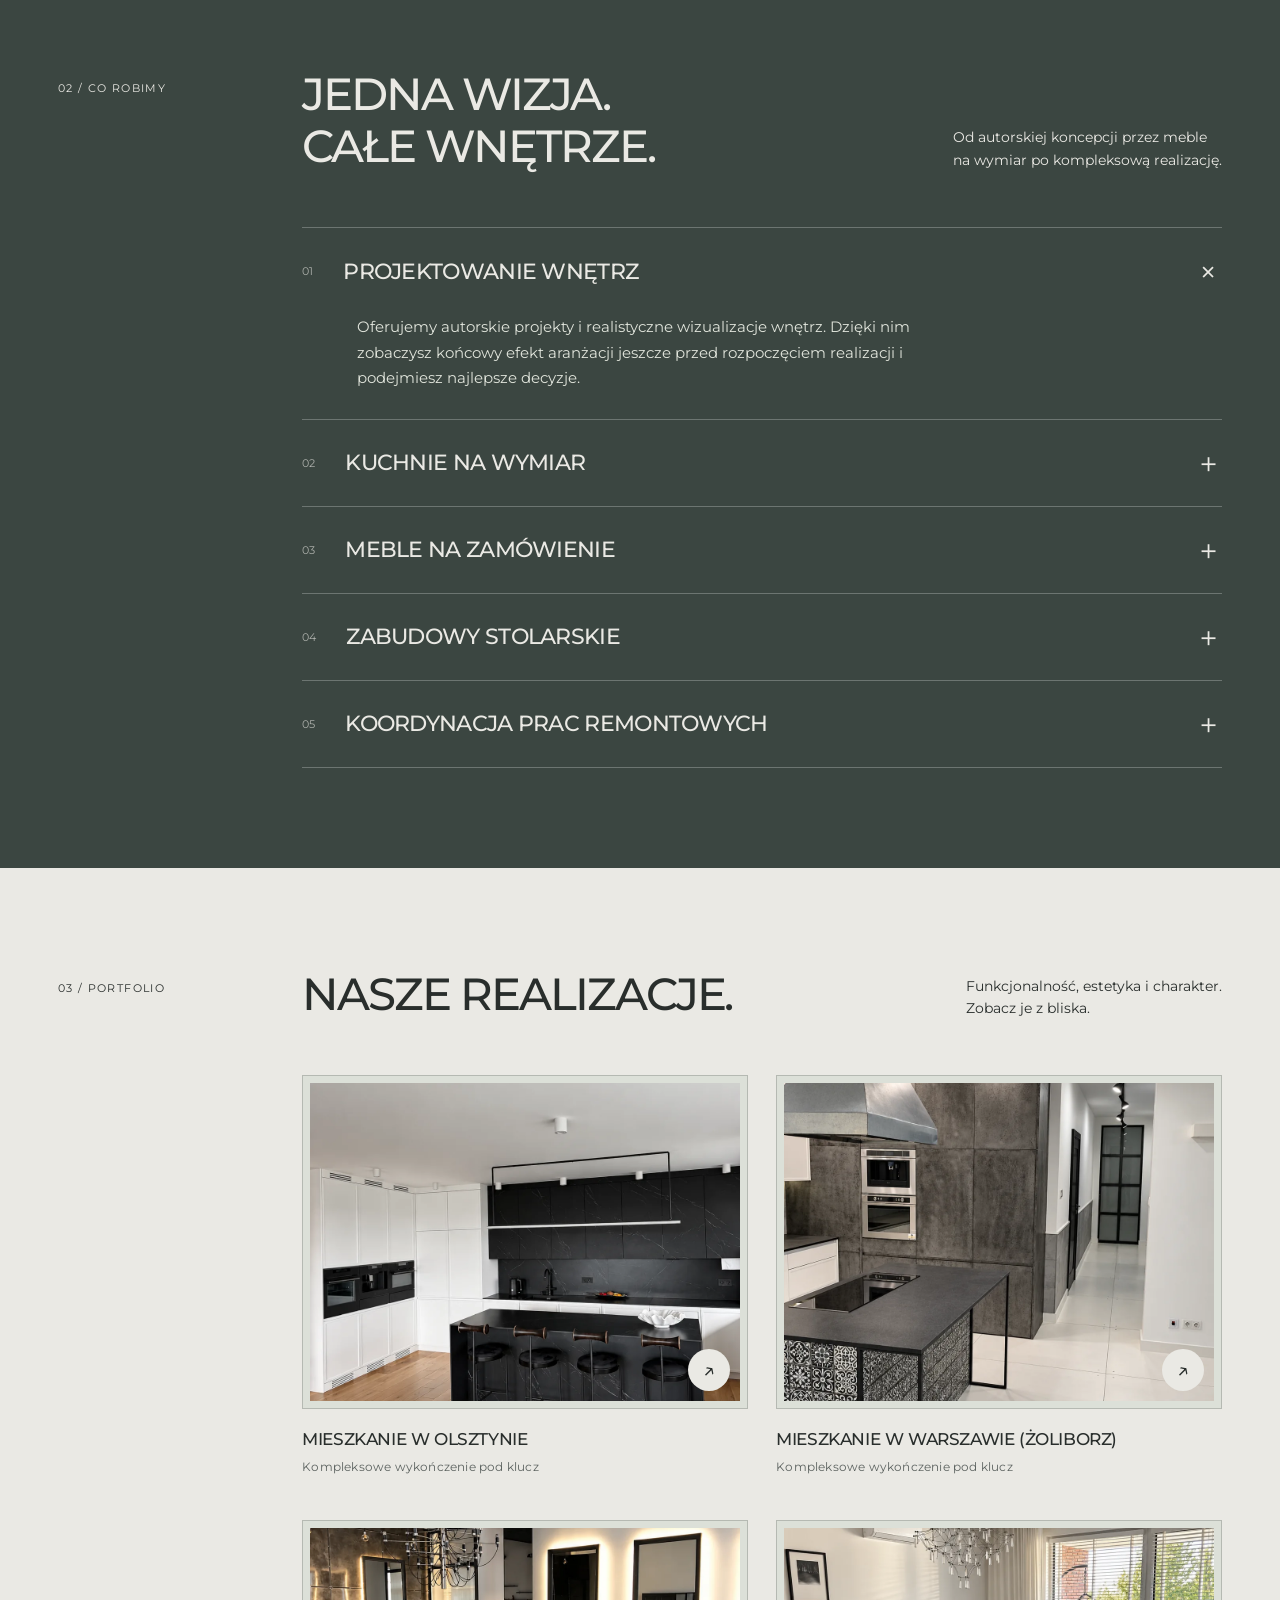
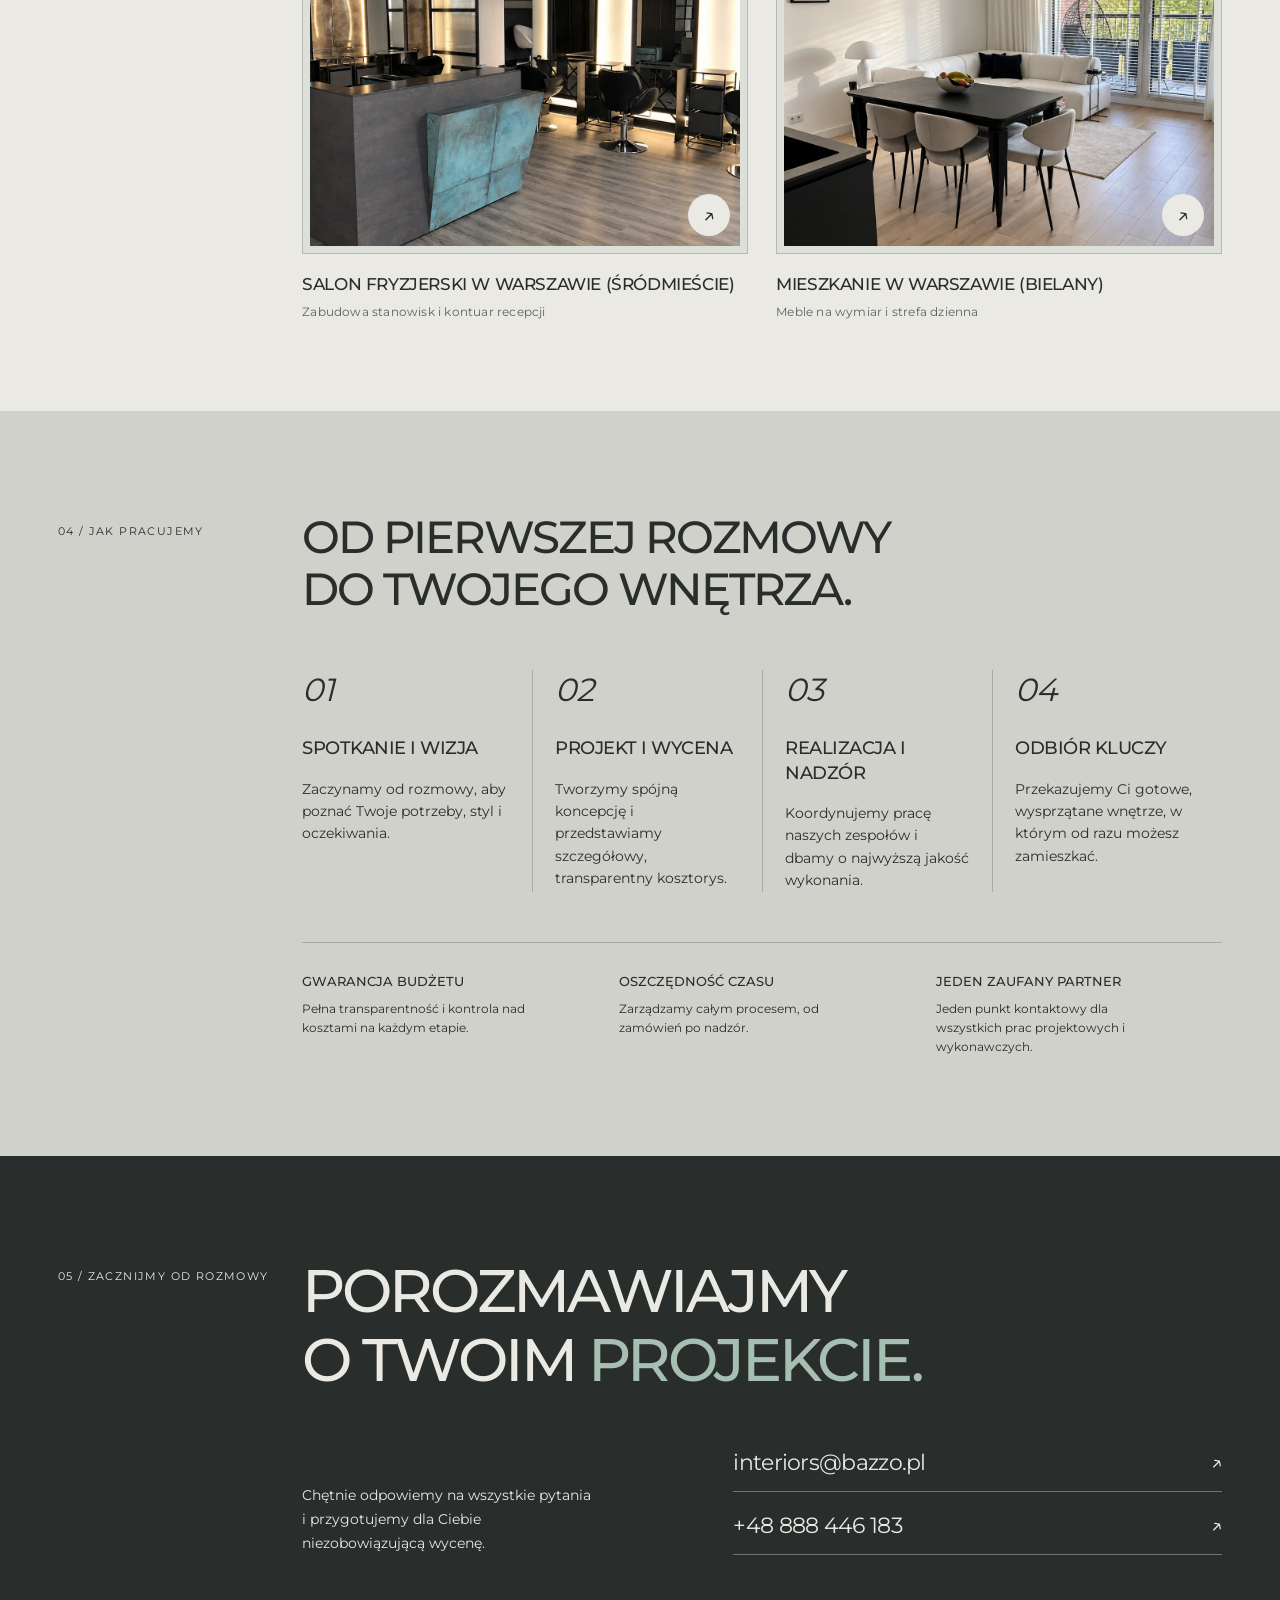
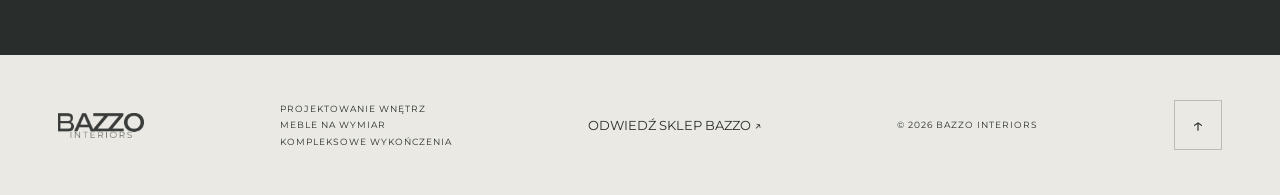
==== commit b668e24d: "Olsztyn: salon otwiera galerię, kuchnia na kafelku Zamiana pierwszego zdjęcia z drugim (salon przed " ====
--- a/index.html
+++ b/index.html
@@ -13,7 +13,7 @@
 <details><summary><span class="number">03</span><h3>Meble na zamówienie</h3><span class="plus">＋</span></summary><p>Tworzymy meble idealnie dopasowane do Twoich potrzeb i wnętrza. Wykonujemy zabudowy do sypialni, garderób, salonów i łazienek, dbając o funkcjonalność oraz jakość wykonania.</p></details>
 <details><summary><span class="number">04</span><h3>Zabudowy stolarskie</h3><span class="plus">＋</span></summary><p>Realizujemy indywidualne zabudowy stolarskie dopasowane do Twojej przestrzeni. Tworzymy wnęki, ściany dekoracyjne oraz meble wolnostojące, łącząc funkcjonalność z estetyką wykonania.</p></details>
 <details><summary><span class="number">05</span><h3>Koordynacja prac remontowych</h3><span class="plus">＋</span></summary><p>Zapewniamy kompleksową koordynację prac remontowych od planowania po realizację. Organizujemy współpracę sprawdzonych fachowców oraz dbamy o kontrolę jakości i terminowość na każdym etapie projektu.</p></details></div></div></section>
-<section class="portfolio section" id="realizacje"><div class="section-label">03 / PORTFOLIO</div><div class="portfolio-heading"><h2>Nasze <em>realizacje.</em></h2><p>Funkcjonalność, estetyka i charakter.<br>Zobacz je z bliska.</p></div><div class="gallery"><figure class="project project-portrait"><a class="project-link" href="realizacje/mieszkanie-olsztyn.html"><span class="project-photo"><img src="assets/realizacje/mieszkanie-olsztyn/01.webp?v=3fceeac2" alt="Łazienka z czarno-białą mozaiką i wanną wolnostojącą" loading="lazy" width="1086" height="1448"><span class="project-arrow" aria-hidden="true">↗︎</span></span><figcaption><strong>Mieszkanie w Olsztynie</strong><span>Kompleksowe wykończenie pod klucz</span></figcaption></a></figure><figure class="project project-landscape"><a class="project-link" href="realizacje/mieszkanie-zoliborz.html"><span class="project-photo"><img src="assets/realizacje/mieszkanie-zoliborz/01.webp?v=e09ec849" alt="Industrialna kuchnia z wyspą wykończoną mozaiką" loading="lazy" width="1086" height="1448"><span class="project-arrow" aria-hidden="true">↗︎</span></span><figcaption><strong>Mieszkanie w Warszawie (Żoliborz)</strong><span>Kompleksowe wykończenie pod klucz</span></figcaption></a></figure><figure class="project project-portrait"><a class="project-link" href="realizacje/salon-fryzjerski.html"><span class="project-photo"><img src="assets/realizacje/salon-fryzjerski/01.webp?v=7d31028e" alt="Wnętrze salonu z kontuarem recepcji" loading="lazy" width="1086" height="1448"><span class="project-arrow" aria-hidden="true">↗︎</span></span><figcaption><strong>Salon fryzjerski w Warszawie (Śródmieście)</strong><span>Zabudowa stanowisk i kontuar recepcji</span></figcaption></a></figure><figure class="project project-portrait"><a class="project-link" href="realizacje/mieszkanie.html"><span class="project-photo"><img src="assets/realizacje/mieszkanie/01.webp?v=82d1a9c2" alt="Jadalnia z ciemnym stołem z blatem ze spieku i metalową podstawą, uzupełnionym o jasne krzesła." loading="lazy" width="1086" height="1448"><span class="project-arrow" aria-hidden="true">↗︎</span></span><figcaption><strong>Mieszkanie w Warszawie (Bielany)</strong><span>Meble na wymiar i strefa dzienna</span></figcaption></a></figure></div></section>
+<section class="portfolio section" id="realizacje"><div class="section-label">03 / PORTFOLIO</div><div class="portfolio-heading"><h2>Nasze <em>realizacje.</em></h2><p>Funkcjonalność, estetyka i charakter.<br>Zobacz je z bliska.</p></div><div class="gallery"><figure class="project project-portrait"><a class="project-link" href="realizacje/mieszkanie-olsztyn.html"><span class="project-photo"><img src="assets/realizacje/mieszkanie-olsztyn/04.webp?v=a47310ca" alt="Zabudowa kuchenna z barem i hokerami" loading="lazy" width="1086" height="1448"><span class="project-arrow" aria-hidden="true">↗︎</span></span><figcaption><strong>Mieszkanie w Olsztynie</strong><span>Kompleksowe wykończenie pod klucz</span></figcaption></a></figure><figure class="project project-landscape"><a class="project-link" href="realizacje/mieszkanie-zoliborz.html"><span class="project-photo"><img src="assets/realizacje/mieszkanie-zoliborz/01.webp?v=e09ec849" alt="Industrialna kuchnia z wyspą wykończoną mozaikowymi płytkami, surowym stalowym okapem i zabudową z betonowych płyt." loading="lazy" width="1086" height="1448"><span class="project-arrow" aria-hidden="true">↗︎</span></span><figcaption><strong>Mieszkanie w Warszawie (Żoliborz)</strong><span>Kompleksowe wykończenie pod klucz</span></figcaption></a></figure><figure class="project project-portrait"><a class="project-link" href="realizacje/salon-fryzjerski.html"><span class="project-photo"><img src="assets/realizacje/salon-fryzjerski/01.webp?v=7d31028e" alt="Wnętrze salonu z kontuarem recepcji" loading="lazy" width="1086" height="1448"><span class="project-arrow" aria-hidden="true">↗︎</span></span><figcaption><strong>Salon fryzjerski w Warszawie (Śródmieście)</strong><span>Zabudowa stanowisk i kontuar recepcji</span></figcaption></a></figure><figure class="project project-portrait"><a class="project-link" href="realizacje/mieszkanie.html"><span class="project-photo"><img src="assets/realizacje/mieszkanie/01.webp?v=82d1a9c2" alt="Jadalnia z ciemnym stołem z blatem ze spieku i metalową podstawą, uzupełnionym o jasne krzesła." loading="lazy" width="1086" height="1448"><span class="project-arrow" aria-hidden="true">↗︎</span></span><figcaption><strong>Mieszkanie w Warszawie (Bielany)</strong><span>Meble na wymiar i strefa dzienna</span></figcaption></a></figure></div></section>
 <section class="process section" id="proces"><div class="section-label">04 / JAK PRACUJEMY</div><div class="process-main"><h2>Od pierwszej rozmowy<br>do <em>Twojego wnętrza.</em></h2><div class="steps"><article><span>01</span><h3>Spotkanie i wizja</h3><p>Zaczynamy od rozmowy, aby poznać Twoje potrzeby, styl i oczekiwania.</p></article><article><span>02</span><h3>Projekt i wycena</h3><p>Tworzymy spójną koncepcję i przedstawiamy szczegółowy, transparentny kosztorys.</p></article><article><span>03</span><h3>Realizacja i nadzór</h3><p>Koordynujemy pracę naszych zespołów i dbamy o najwyższą jakość wykonania.</p></article><article><span>04</span><h3>Odbiór kluczy</h3><p>Przekazujemy Ci gotowe, wysprzątane wnętrze, w którym od razu możesz zamieszkać.</p></article></div><div class="assurances"><div><h4>Gwarancja budżetu</h4><p>Pełna transparentność i kontrola nad kosztami na każdym etapie.</p></div><div><h4>Oszczędność czasu</h4><p>Zarządzamy całym procesem, od zamówień po nadzór.</p></div><div><h4>Jeden zaufany partner</h4><p>Jeden punkt kontaktowy dla wszystkich prac projektowych i wykonawczych.</p></div></div></div></section>
 <section class="contact section" id="kontakt"><div class="section-label">05 / ZACZNIJMY OD ROZMOWY</div><div class="contact-main"><h2>Porozmawiajmy<br>o Twoim <em>projekcie.</em></h2><div class="contact-bottom"><p>Chętnie odpowiemy na wszystkie pytania<br>i przygotujemy dla Ciebie<br>niezobowiązującą wycenę.</p><div class="contact-links"><a href="mailto:interiors@bazzo.pl">interiors@bazzo.pl <span>↗︎</span></a><a href="tel:+48888446183">+48 888 446 183 <span>↗︎</span></a></div></div></div></section>
 </main><footer><a class="logo" href="#"><img src="assets/logo/bazzo-interiors.webp?v=dcfa63eb" alt="Bazzo Interiors" width="500" height="145"></a><p>PROJEKTOWANIE WNĘTRZ<br>MEBLE NA WYMIAR<br>KOMPLEKSOWE WYKOŃCZENIA</p><a href="https://bazzo.pl/" target="_blank" rel="noopener">Odwiedź sklep Bazzo ↗︎</a><span>© 2026 BAZZO INTERIORS</span><a class="to-top" href="#" aria-label="Wróć na początek">↑︎</a></footer>
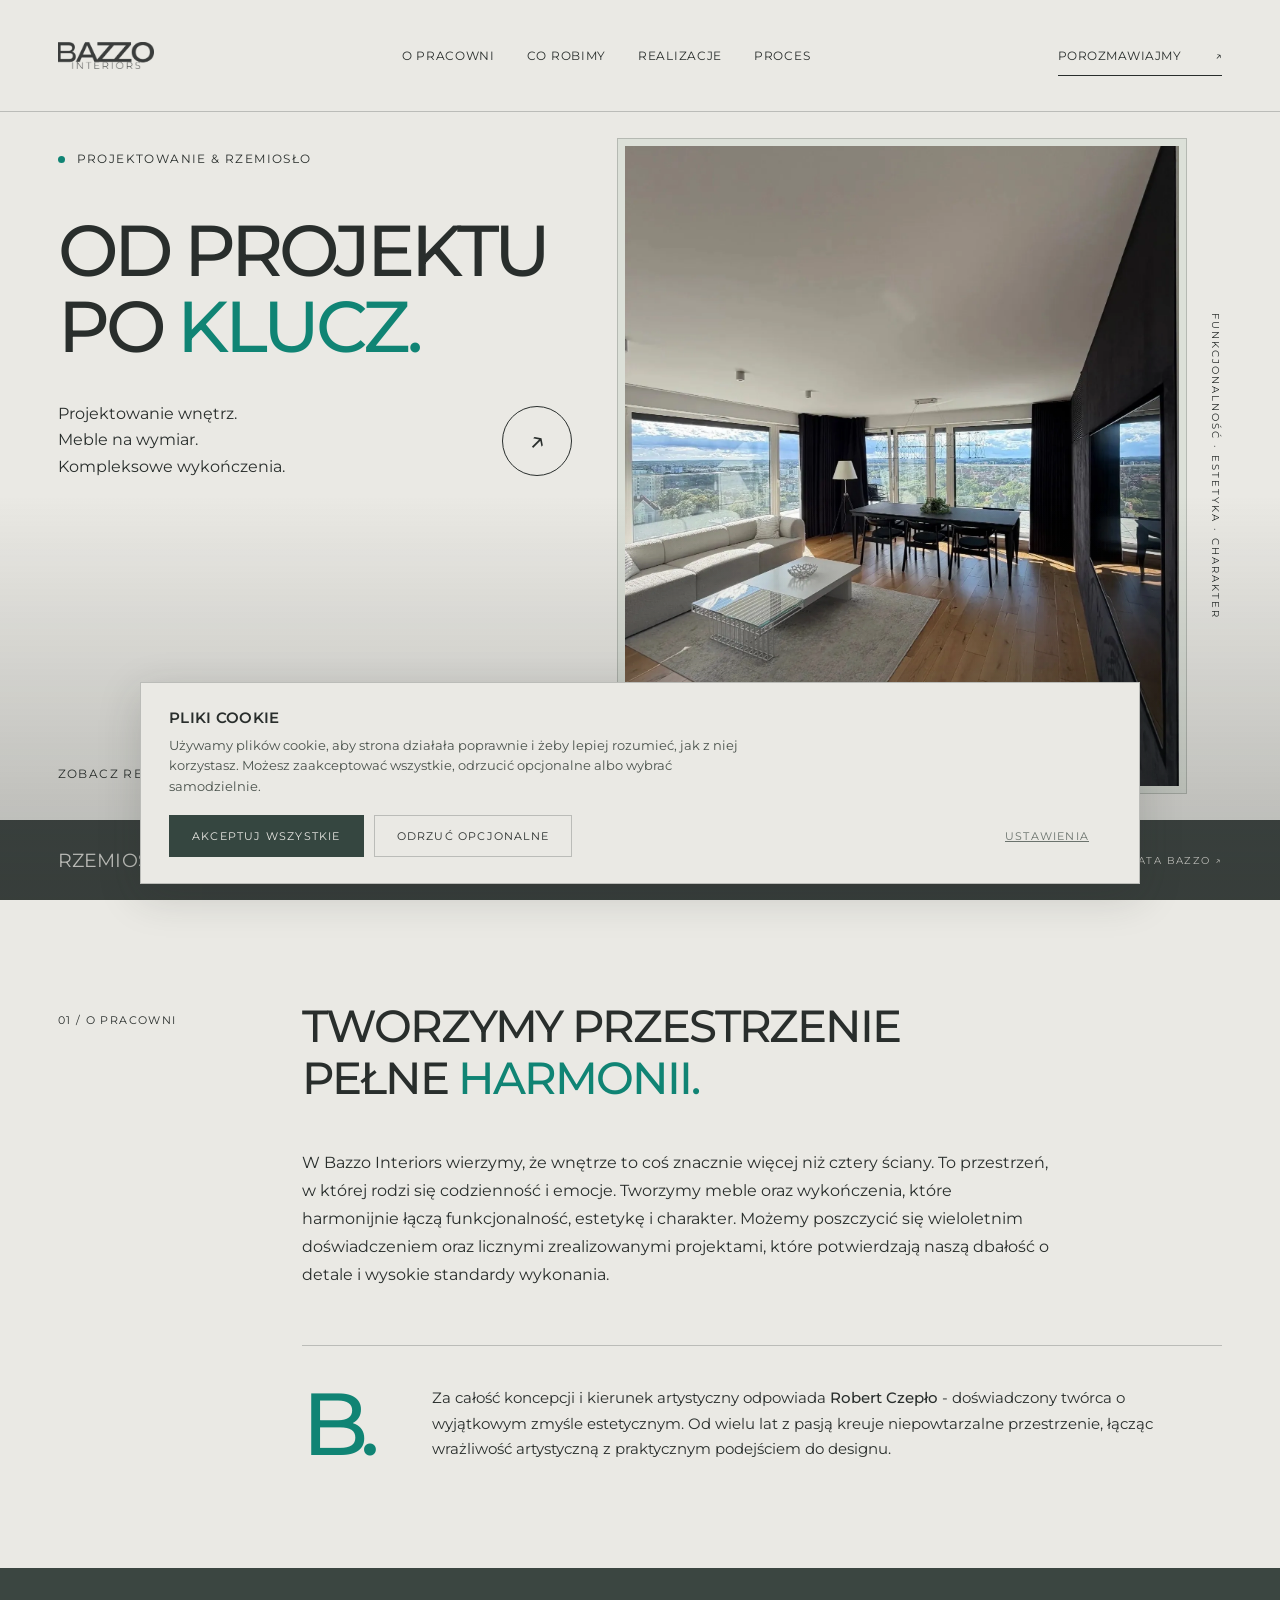
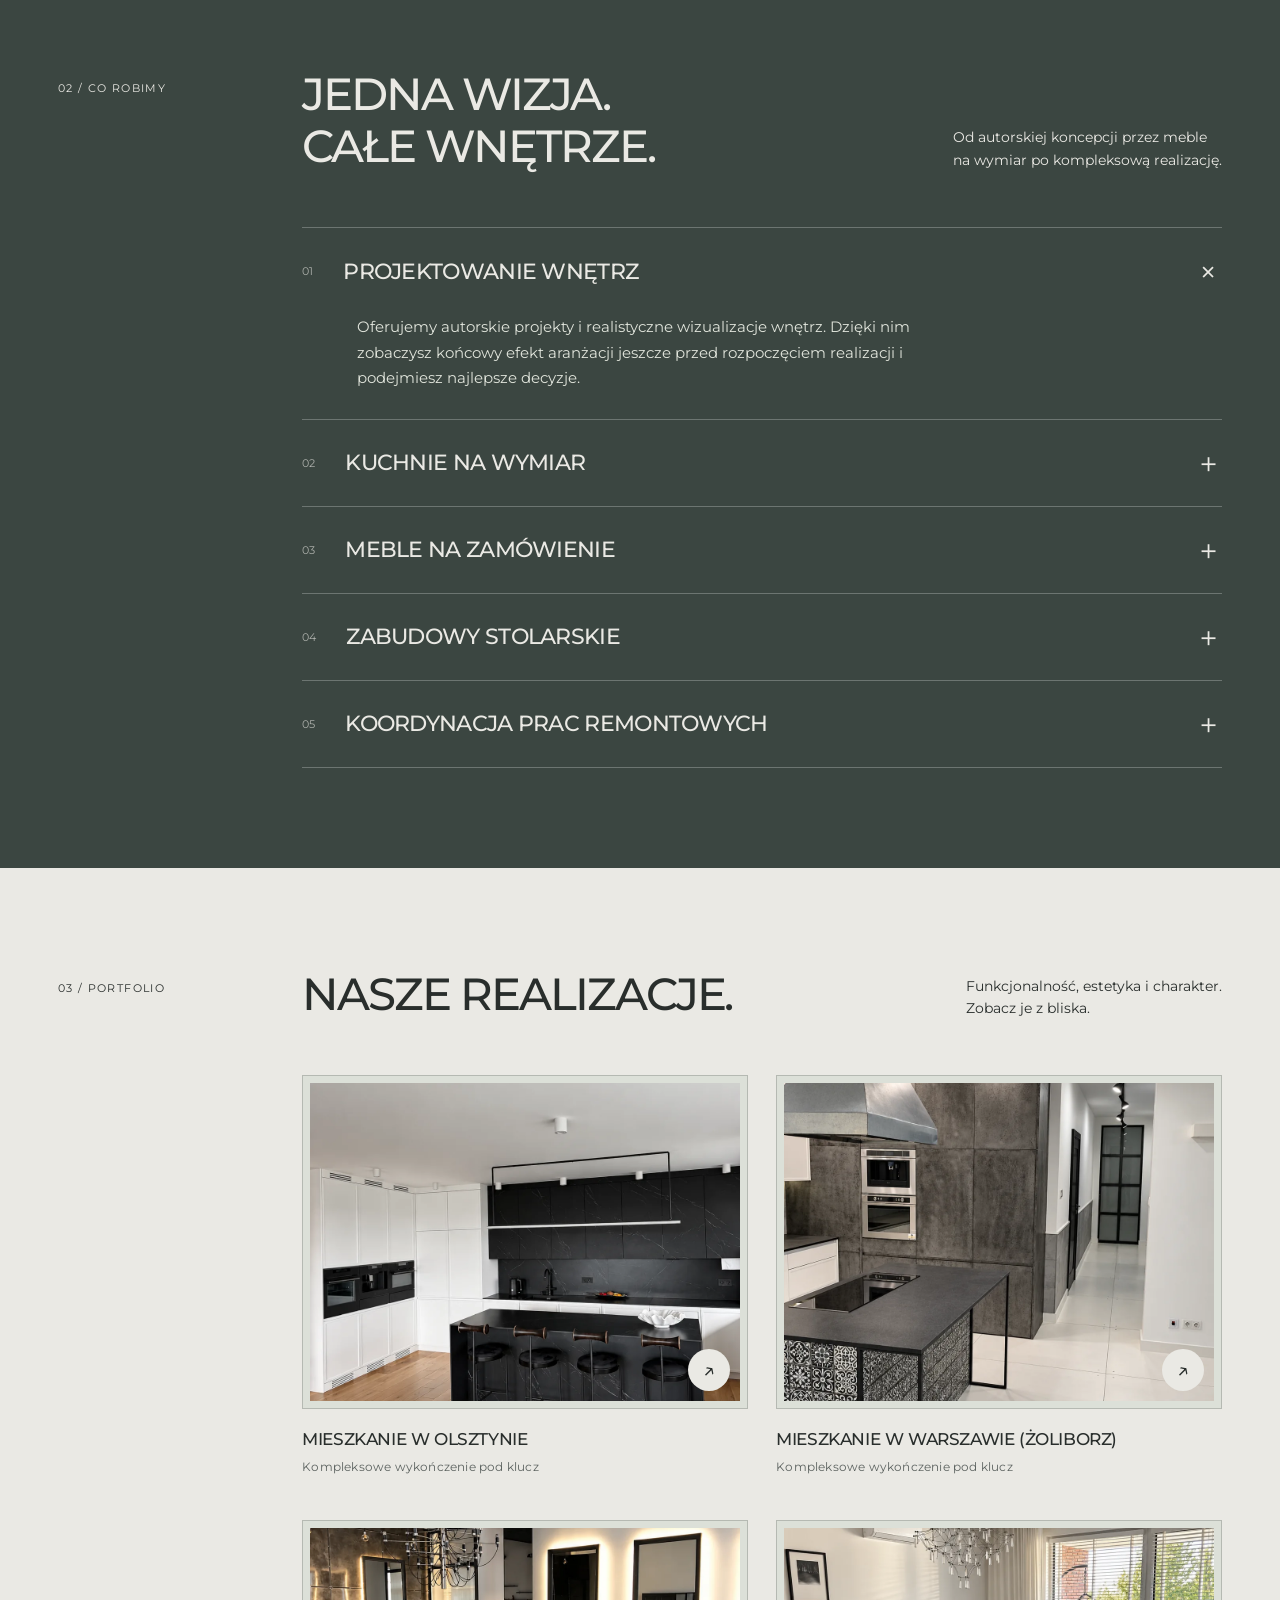
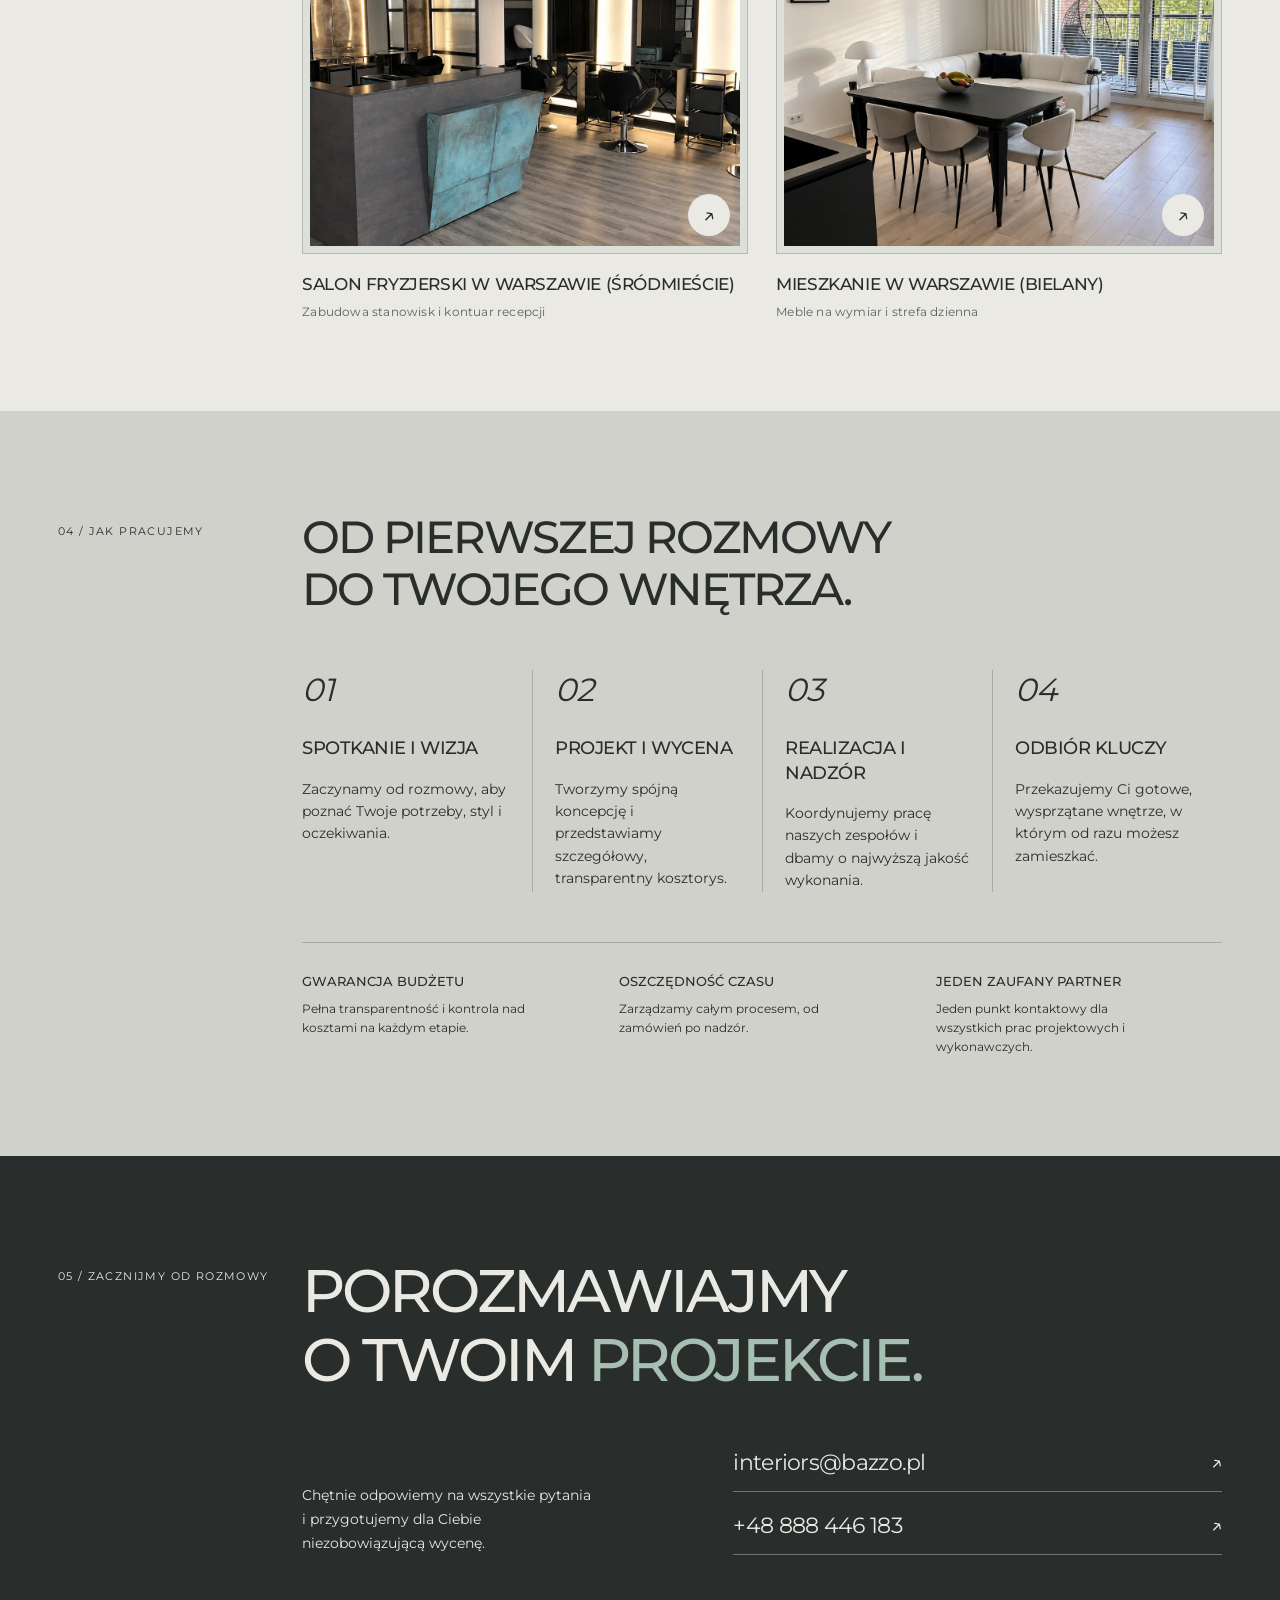
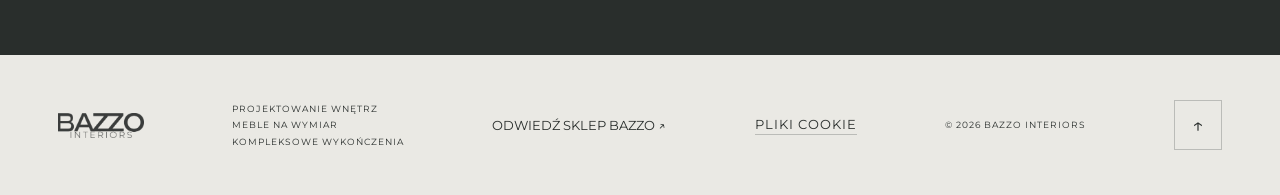
==== commit 8a64356f: "Baner cookies z Consent Mode v2 Zgody domyślnie odmówione, wybór zapisany w localStorage i odtwarzan" ====
--- a/index.html
+++ b/index.html
@@ -1,6 +1,6 @@
 <!doctype html>
-<html lang="pl"><head><meta charset="UTF-8"><meta name="viewport" content="width=device-width,initial-scale=1"><meta name="description" content="Bazzo Interiors - projektowanie wnętrz, meble na wymiar i kompleksowe wykończenia. Od projektu po klucz."><title>Bazzo Interiors - od projektu po klucz</title><link rel="stylesheet" href="style.css"><link rel="icon" href="favicon.svg"></head>
-<body>
+<html lang="pl"><head><meta charset="UTF-8"><!-- Google Consent Mode v2 --><script>window.dataLayer=window.dataLayer||[];function gtag(){dataLayer.push(arguments);}gtag('consent','default',{'ad_storage':'denied','ad_user_data':'denied','ad_personalization':'denied','analytics_storage':'denied','personalization_storage':'denied','functionality_storage':'granted','security_storage':'granted','wait_for_update':500});gtag('set','url_passthrough',true);try{var z=localStorage.getItem('bazzo-zgody');if(z){var o=JSON.parse(z);gtag('consent','update',{'ad_storage':o.marketing?'granted':'denied','ad_user_data':o.marketing?'granted':'denied','ad_personalization':o.marketing?'granted':'denied','analytics_storage':o.analityka?'granted':'denied','personalization_storage':o.analityka?'granted':'denied'});}}catch(e){}</script><!-- End Consent Mode --><!-- Google Tag Manager --><script>(function(w,d,s,l,i){w[l]=w[l]||[];w[l].push({'gtm.start':new Date().getTime(),event:'gtm.js'});var f=d.getElementsByTagName(s)[0],j=d.createElement(s),dl=l!='dataLayer'?'&l='+l:'';j.async=true;j.src='https://www.googletagmanager.com/gtm.js?id='+i+dl;f.parentNode.insertBefore(j,f);})(window,document,'script','dataLayer','GTM-NRX2MJMX');</script><!-- End Google Tag Manager --><meta name="viewport" content="width=device-width,initial-scale=1"><meta name="description" content="Bazzo Interiors - projektowanie wnętrz, meble na wymiar i kompleksowe wykończenia. Od projektu po klucz."><title>Bazzo Interiors - od projektu po klucz</title><link rel="stylesheet" href="style.css"><link rel="icon" href="favicon.svg"></head>
+<body><!-- Google Tag Manager (noscript) --><noscript><iframe src="https://www.googletagmanager.com/ns.html?id=GTM-NRX2MJMX" height="0" width="0" style="display:none;visibility:hidden"></iframe></noscript><!-- End Google Tag Manager (noscript) -->
 <a class="skip" href="#main">Przejdź do treści</a>
 <header><a class="logo" href="#" aria-label="Bazzo Interiors - strona główna"><img src="assets/logo/bazzo-interiors.webp?v=dcfa63eb" alt="Bazzo Interiors" width="500" height="145"></a><nav id="navigation" aria-label="Nawigacja główna"><a href="#o-nas">O pracowni</a><a href="#oferta">Co robimy</a><a href="#realizacje">Realizacje</a><a href="#proces">Proces</a><a class="mobile-contact" href="#kontakt">Kontakt ↗︎</a></nav><a class="header-contact" href="#kontakt">Porozmawiajmy <span>↗︎</span></a><button class="menu-toggle" aria-expanded="false" aria-controls="navigation" aria-label="Otwórz menu"><span class="menu-label">MENU</span><span class="menu-icon" aria-hidden="true"><i></i><i></i><i></i></span></button></header>
 <main id="main">
@@ -16,5 +16,5 @@
 <section class="portfolio section" id="realizacje"><div class="section-label">03 / PORTFOLIO</div><div class="portfolio-heading"><h2>Nasze <em>realizacje.</em></h2><p>Funkcjonalność, estetyka i charakter.<br>Zobacz je z bliska.</p></div><div class="gallery"><figure class="project project-portrait"><a class="project-link" href="realizacje/mieszkanie-olsztyn.html"><span class="project-photo"><img src="assets/realizacje/mieszkanie-olsztyn/04.webp?v=a47310ca" alt="Zabudowa kuchenna z barem i hokerami" loading="lazy" width="1086" height="1448"><span class="project-arrow" aria-hidden="true">↗︎</span></span><figcaption><strong>Mieszkanie w Olsztynie</strong><span>Kompleksowe wykończenie pod klucz</span></figcaption></a></figure><figure class="project project-landscape"><a class="project-link" href="realizacje/mieszkanie-zoliborz.html"><span class="project-photo"><img src="assets/realizacje/mieszkanie-zoliborz/01.webp?v=e09ec849" alt="Industrialna kuchnia z wyspą wykończoną mozaikowymi płytkami, surowym stalowym okapem i zabudową z betonowych płyt." loading="lazy" width="1086" height="1448"><span class="project-arrow" aria-hidden="true">↗︎</span></span><figcaption><strong>Mieszkanie w Warszawie (Żoliborz)</strong><span>Kompleksowe wykończenie pod klucz</span></figcaption></a></figure><figure class="project project-portrait"><a class="project-link" href="realizacje/salon-fryzjerski.html"><span class="project-photo"><img src="assets/realizacje/salon-fryzjerski/01.webp?v=7d31028e" alt="Wnętrze salonu z kontuarem recepcji" loading="lazy" width="1086" height="1448"><span class="project-arrow" aria-hidden="true">↗︎</span></span><figcaption><strong>Salon fryzjerski w Warszawie (Śródmieście)</strong><span>Zabudowa stanowisk i kontuar recepcji</span></figcaption></a></figure><figure class="project project-portrait"><a class="project-link" href="realizacje/mieszkanie.html"><span class="project-photo"><img src="assets/realizacje/mieszkanie/01.webp?v=82d1a9c2" alt="Jadalnia z ciemnym stołem z blatem ze spieku i metalową podstawą, uzupełnionym o jasne krzesła." loading="lazy" width="1086" height="1448"><span class="project-arrow" aria-hidden="true">↗︎</span></span><figcaption><strong>Mieszkanie w Warszawie (Bielany)</strong><span>Meble na wymiar i strefa dzienna</span></figcaption></a></figure></div></section>
 <section class="process section" id="proces"><div class="section-label">04 / JAK PRACUJEMY</div><div class="process-main"><h2>Od pierwszej rozmowy<br>do <em>Twojego wnętrza.</em></h2><div class="steps"><article><span>01</span><h3>Spotkanie i wizja</h3><p>Zaczynamy od rozmowy, aby poznać Twoje potrzeby, styl i oczekiwania.</p></article><article><span>02</span><h3>Projekt i wycena</h3><p>Tworzymy spójną koncepcję i przedstawiamy szczegółowy, transparentny kosztorys.</p></article><article><span>03</span><h3>Realizacja i nadzór</h3><p>Koordynujemy pracę naszych zespołów i dbamy o najwyższą jakość wykonania.</p></article><article><span>04</span><h3>Odbiór kluczy</h3><p>Przekazujemy Ci gotowe, wysprzątane wnętrze, w którym od razu możesz zamieszkać.</p></article></div><div class="assurances"><div><h4>Gwarancja budżetu</h4><p>Pełna transparentność i kontrola nad kosztami na każdym etapie.</p></div><div><h4>Oszczędność czasu</h4><p>Zarządzamy całym procesem, od zamówień po nadzór.</p></div><div><h4>Jeden zaufany partner</h4><p>Jeden punkt kontaktowy dla wszystkich prac projektowych i wykonawczych.</p></div></div></div></section>
 <section class="contact section" id="kontakt"><div class="section-label">05 / ZACZNIJMY OD ROZMOWY</div><div class="contact-main"><h2>Porozmawiajmy<br>o Twoim <em>projekcie.</em></h2><div class="contact-bottom"><p>Chętnie odpowiemy na wszystkie pytania<br>i przygotujemy dla Ciebie<br>niezobowiązującą wycenę.</p><div class="contact-links"><a href="mailto:interiors@bazzo.pl">interiors@bazzo.pl <span>↗︎</span></a><a href="tel:+48888446183">+48 888 446 183 <span>↗︎</span></a></div></div></div></section>
-</main><footer><a class="logo" href="#"><img src="assets/logo/bazzo-interiors.webp?v=dcfa63eb" alt="Bazzo Interiors" width="500" height="145"></a><p>PROJEKTOWANIE WNĘTRZ<br>MEBLE NA WYMIAR<br>KOMPLEKSOWE WYKOŃCZENIA</p><a href="https://bazzo.pl/" target="_blank" rel="noopener">Odwiedź sklep Bazzo ↗︎</a><span>© 2026 BAZZO INTERIORS</span><a class="to-top" href="#" aria-label="Wróć na początek">↑︎</a></footer>
-<script src="script.js"></script></body></html>+</main><footer><a class="logo" href="#"><img src="assets/logo/bazzo-interiors.webp?v=dcfa63eb" alt="Bazzo Interiors" width="500" height="145"></a><p>PROJEKTOWANIE WNĘTRZ<br>MEBLE NA WYMIAR<br>KOMPLEKSOWE WYKOŃCZENIA</p><a href="https://bazzo.pl/" target="_blank" rel="noopener">Odwiedź sklep Bazzo ↗︎</a><a class="zgody-link" href="#zgody">Pliki cookie</a><span>© 2026 BAZZO INTERIORS</span><a class="to-top" href="#" aria-label="Wróć na początek">↑︎</a></footer>
+<div class="zgody" id="zgody" role="dialog" aria-modal="false" aria-labelledby="zgody-tytul" aria-describedby="zgody-opis"><div class="zgody-panel"><h2 id="zgody-tytul">Pliki cookie</h2><p id="zgody-opis">Używamy plików cookie, aby strona działała poprawnie i żeby lepiej rozumieć, jak z niej korzystasz. Możesz zaakceptować wszystkie, odrzucić opcjonalne albo wybrać samodzielnie.</p><div class="zgody-akcje"><button type="button" class="zgody-tak" data-zgoda="wszystko">Akceptuj wszystkie</button><button type="button" class="zgody-nie" data-zgoda="nic">Odrzuć opcjonalne</button><button type="button" class="zgody-wiecej" data-zgoda="ustawienia" aria-expanded="false" aria-controls="zgody-szczegoly">Ustawienia</button></div><div class="zgody-szczegoly" id="zgody-szczegoly"><div class="zgody-kat"><input type="checkbox" id="zg-niezbedne" checked disabled><div><label for="zg-niezbedne">Niezbędne</label><p>Konieczne do działania strony. Zawsze włączone.</p></div></div><div class="zgody-kat"><input type="checkbox" id="zg-analityka"><div><label for="zg-analityka">Analityczne</label><p>Anonimowe statystyki odwiedzin — pomagają nam ulepszać stronę.</p></div></div><div class="zgody-kat"><input type="checkbox" id="zg-marketing"><div><label for="zg-marketing">Marketingowe</label><p>Dopasowanie reklam i mierzenie ich skuteczności.</p></div></div><div class="zgody-akcje" style="margin-top:18px"><button type="button" class="zgody-tak" data-zgoda="wybrane">Zapisz wybór</button></div></div></div></div><script src="script.js"></script></body></html>
--- a/style.css
+++ b/style.css
@@ -217,15 +217,34 @@
 .carousel-dots button[aria-current]:before{background:var(--cream);transform:scale(1.45)}
 .carousel-dots button:focus-visible{outline:2px solid var(--cream);outline-offset:-4px}
 
-/* Telefon: 15 kropek nie mieści się w szerokości ekranu, więc wskaźnik
-   zmienia się w pasek segmentowy - każdy slajd to równy odcinek, który
-   rozciąga się na całą dostępną szerokość niezależnie od liczby zdjęć. */
-@media(max-width:680px){
-  .carousel-dots{left:12px;right:12px;bottom:10px;gap:4px;align-items:center}
-  .carousel-dots button{flex:1 1 0;width:auto;height:22px;min-width:0}
-  .carousel-dots button:before{width:100%;height:3px;border-radius:2px;
-    background:rgba(234,233,228,.45);box-shadow:0 1px 3px rgba(0,0,0,.3)}
-  .carousel-dots button[aria-current]:before{background:var(--cream);transform:none}
+/* Telefon: kilkanaście kropek nie mieści się w szerokości ekranu i robi się
+   z nich nieczytelna drabinka. Zamiast tego licznik (03/13) nad cienką linią
+   postępu - czytelne przy dowolnej liczbie zdjęć. Same przyciski zostają
+   w drzewie (obsługa dotyku i czytniki ekranu), ale są niewidoczne. */
+@media(max-width:680px){
+  .carousel-dots{left:0;right:0;bottom:0;height:34px;gap:0;
+    align-items:flex-end;pointer-events:none}
+  .carousel-dots button{position:absolute;width:1px;height:1px;
+    padding:0;margin:-1px;overflow:hidden;clip-path:inset(50%);border:0}
+  .carousel-dots button:before{content:none}
+  .carousel-dots:before{
+    content:attr(data-licznik);
+    position:absolute;right:14px;bottom:12px;
+    font-size:11px;letter-spacing:1.4px;color:var(--cream);
+    text-shadow:0 1px 6px rgba(0,0,0,.55);font-variant-numeric:tabular-nums;
+  }
+  .carousel-dots:after{
+    content:'';position:absolute;left:0;bottom:0;height:2px;
+    width:var(--postep,8%);background:var(--cream);
+    box-shadow:0 0 8px rgba(0,0,0,.35);
+    transition:width .5s cubic-bezier(.22,.61,.36,1);
+  }
+  .hero-photo .carousel:before{
+    content:'';position:absolute;left:0;right:0;bottom:0;height:64px;
+    background:linear-gradient(to top,rgba(23,33,29,.5),transparent);
+    pointer-events:none;z-index:1;
+  }
+  .carousel-dots{z-index:2}
 }
 @media(max-width:680px){.carousel-dots{bottom:7px}.carousel-dots button{width:30px;height:38px}}
 
@@ -246,3 +265,86 @@
   font-family:Montserrat,Arial,sans-serif;
   font-variant-emoji:text;
 }
+
+/* Na ekranach dotykowych nie ma najechania kursorem, więc strzałki w kaflach
+   realizacji i galerii zostawały kremowe i skierowane ukośnie w górę.
+   Przyjmują od razu wygląd, który na desktopie pojawia się po najechaniu:
+   zielone tło i grot w prawo. */
+@media(hover:none),(max-width:680px){
+  .project-arrow,.photo-button>span,.shot .photo-button span{
+    background:var(--forest);
+    color:var(--cream);
+    transform:rotate(45deg);
+  }
+  .round-link{
+    background:var(--forest);
+    color:var(--cream);
+    border-color:var(--forest);
+    transform:rotate(45deg);
+  }
+}
+
+/* Telefon: hero jako kwadrat. Większość zdjęć w karuzeli jest pionowa,
+   a poprzedni niski prostokąt (wysokość liczona od ekranu) ucinał im górę
+   i dół. Kwadrat kadruje je znacznie łagodniej, a sekcja przestaje zależeć
+   od wysokości okna - wysokość bierze się z szerokości zdjęcia. */
+@media(max-width:680px){
+  .hero{height:auto;min-height:0;grid-template-rows:auto auto}
+  .hero-photo{height:auto;min-height:0;aspect-ratio:1}
+  .hero-photo .carousel{height:100%}
+  .hero-slide img{object-position:center 50%}
+}
+
+/* ---------- Baner zgód (Consent Mode v2) ---------- */
+.zgody{position:fixed;left:0;right:0;bottom:0;z-index:200;padding:16px;
+  display:none;animation:zgody-wjazd .45s cubic-bezier(.22,.61,.36,1)}
+.zgody[data-widoczny]{display:block}
+@keyframes zgody-wjazd{from{opacity:0;transform:translateY(14px)}to{opacity:1;transform:none}}
+.zgody-panel{max-width:1000px;margin:0 auto;background:var(--cream);
+  border:1px solid var(--line);box-shadow:0 12px 40px rgba(37,43,39,.18);padding:26px 28px}
+.zgody-panel h2{font-size:15px;font-weight:600;letter-spacing:.3px;margin:0 0 8px;
+  text-transform:uppercase}
+.zgody-panel p{font-size:13px;line-height:1.6;color:#4a524c;margin:0 0 18px;max-width:64ch}
+.zgody-akcje{display:flex;gap:10px;flex-wrap:wrap;align-items:center}
+.zgody-akcje button{font-family:Montserrat,Arial,sans-serif;font-size:11px;
+  letter-spacing:1.2px;text-transform:uppercase;padding:13px 22px;border-radius:0;
+  cursor:pointer;transition:background .25s,color .25s,border-color .25s}
+.zgody-tak{background:var(--forest);color:var(--cream);border:1px solid var(--forest)}
+.zgody-tak:hover{background:var(--green);border-color:var(--green)}
+.zgody-nie{background:none;color:var(--ink);border:1px solid var(--line)}
+.zgody-nie:hover{border-color:var(--ink)}
+.zgody-wiecej{background:none;border:0;color:#6b736d;text-decoration:underline;
+  padding:13px 4px;margin-left:auto}
+.zgody-wiecej:hover{color:var(--ink)}
+/* Szczegóły: przełączniki kategorii */
+.zgody-szczegoly{display:none;border-top:1px solid var(--line);margin-top:22px;padding-top:20px}
+.zgody-szczegoly[data-otwarte]{display:block}
+.zgody-kat{display:flex;gap:14px;align-items:flex-start;padding:11px 0}
+.zgody-kat+.zgody-kat{border-top:1px solid var(--line)}
+.zgody-kat label{font-size:12px;font-weight:600;letter-spacing:.3px;
+  text-transform:uppercase;display:block;margin-bottom:3px}
+.zgody-kat p{font-size:12px;margin:0;color:#6b736d}
+.zgody-kat input{margin-top:3px;width:17px;height:17px;accent-color:var(--forest);flex-shrink:0}
+.zgody-kat input:disabled{opacity:.5}
+@media(max-width:680px){
+  .zgody{padding:0}
+  .zgody-panel{padding:22px 20px 20px;border-left:0;border-right:0;border-bottom:0}
+  .zgody-panel p{font-size:12.5px;margin-bottom:16px}
+  .zgody-akcje{gap:8px}
+  .zgody-akcje button{flex:1 1 auto;padding:14px 16px;text-align:center}
+  .zgody-wiecej{flex:1 1 100%;margin-left:0;order:3;padding:10px 0 2px}
+}
+
+/* Delikatny cień pod banerem - panel jest kremowy jak strona,
+   więc bez tego zlewa się z treścią pod spodem. */
+.zgody:before{content:'';position:fixed;inset:0;z-index:-1;pointer-events:none;
+  background:linear-gradient(to top,rgba(41,46,44,.28),rgba(41,46,44,0) 45%)}
+/* Na niskich ekranach rozwinięte szczegóły nie mogą wypchnąć przycisku zapisu. */
+.zgody-szczegoly{max-height:min(46vh,420px);overflow-y:auto}
+/* Link "Pliki cookie" w stopce - ten sam rozmiar co reszta drobnego tekstu. */
+footer .zgody-link{font-size:9px;letter-spacing:1px;border-bottom:1px solid var(--line);
+  padding-bottom:2px}
+footer .zgody-link:hover{border-color:var(--ink)}
+@media(max-width:950px){footer .zgody-link{font-size:8px}}
+/* Opisy kategorii nie rozciągają się na całą szerokość panelu. */
+.zgody-kat>div{max-width:68ch}
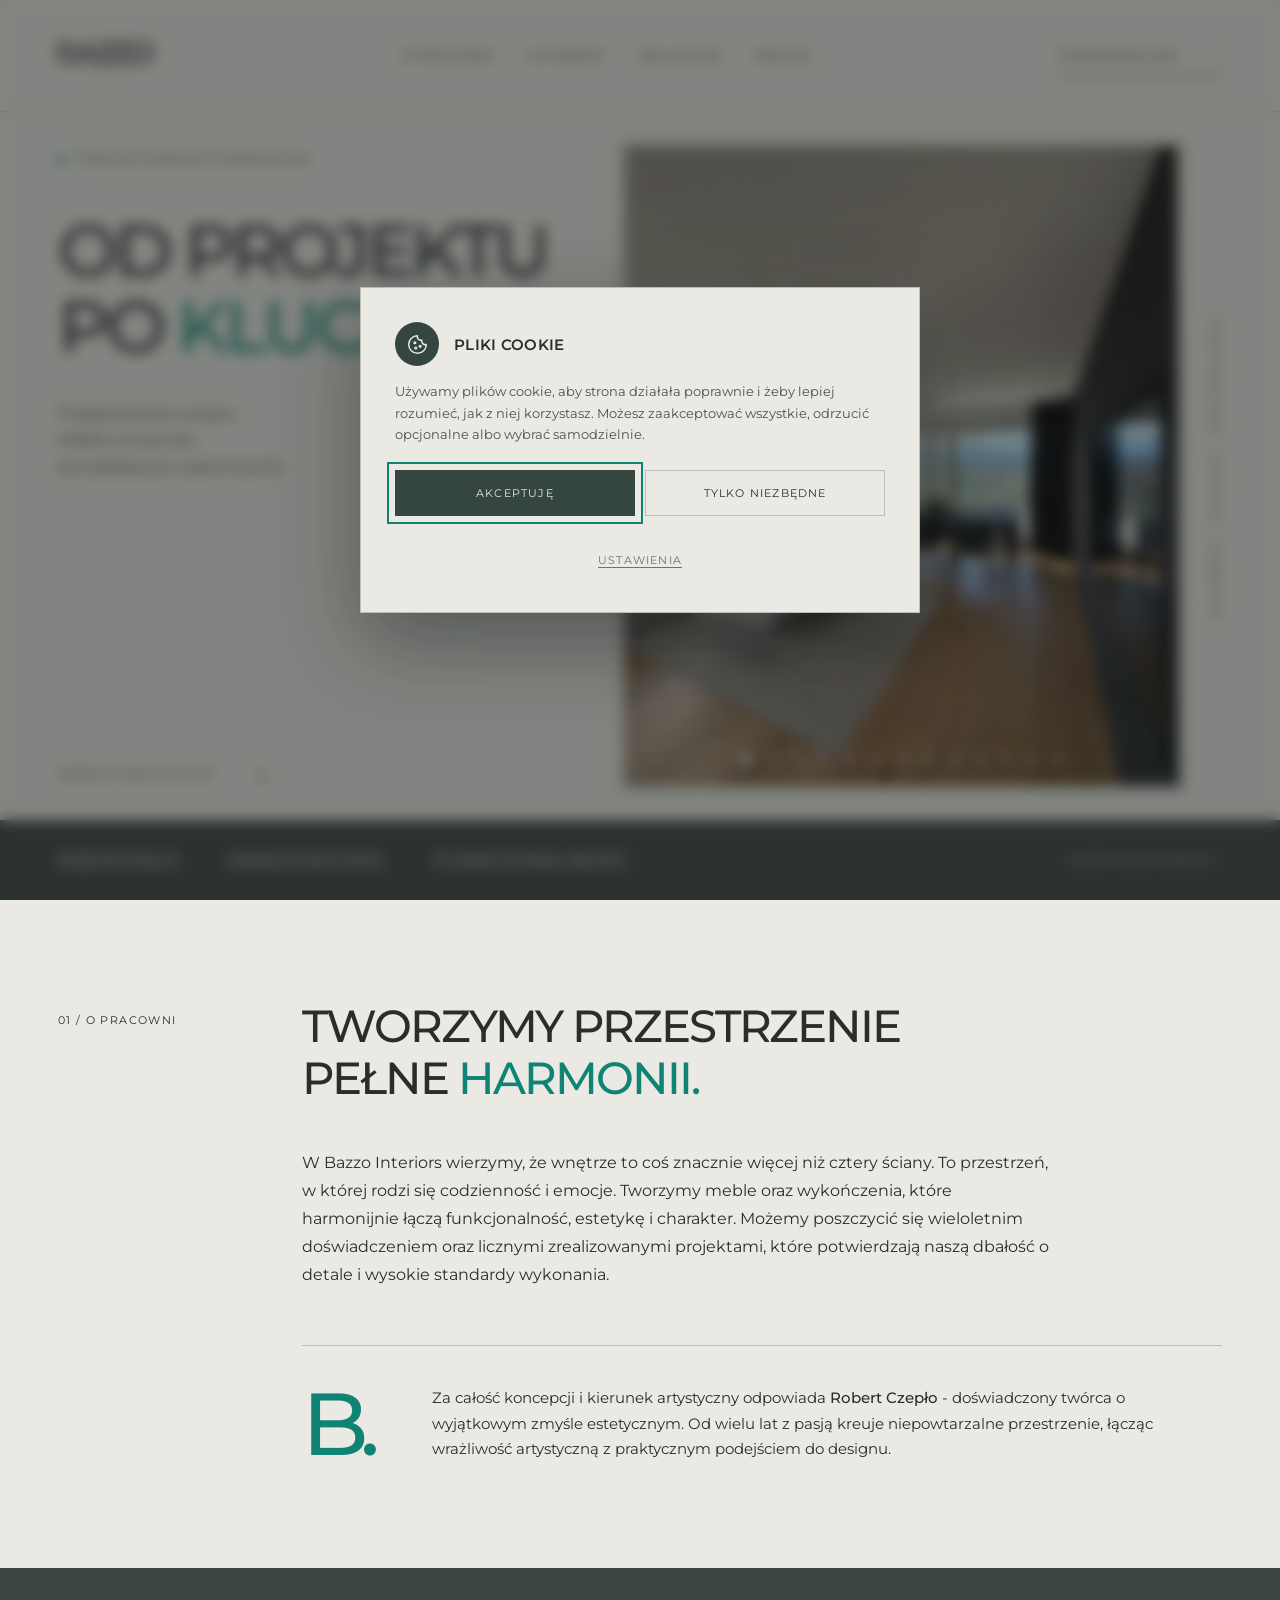
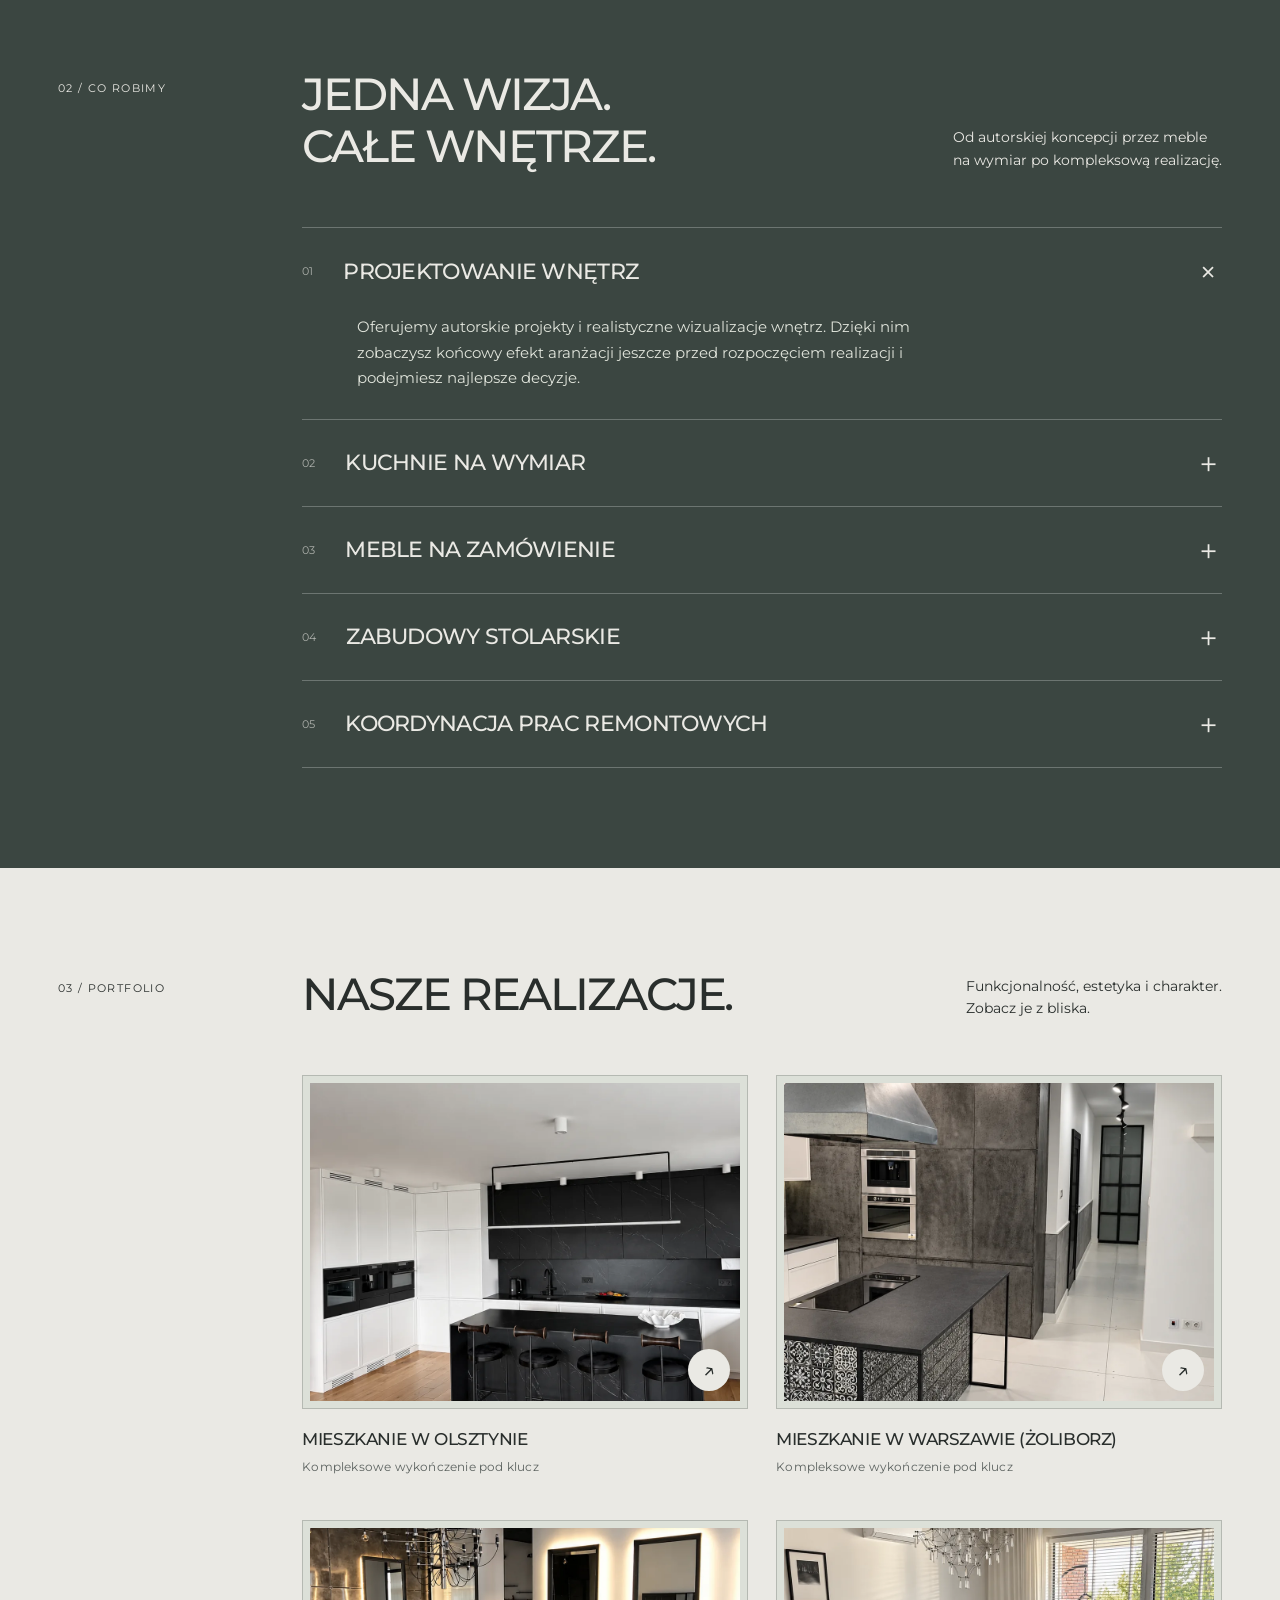
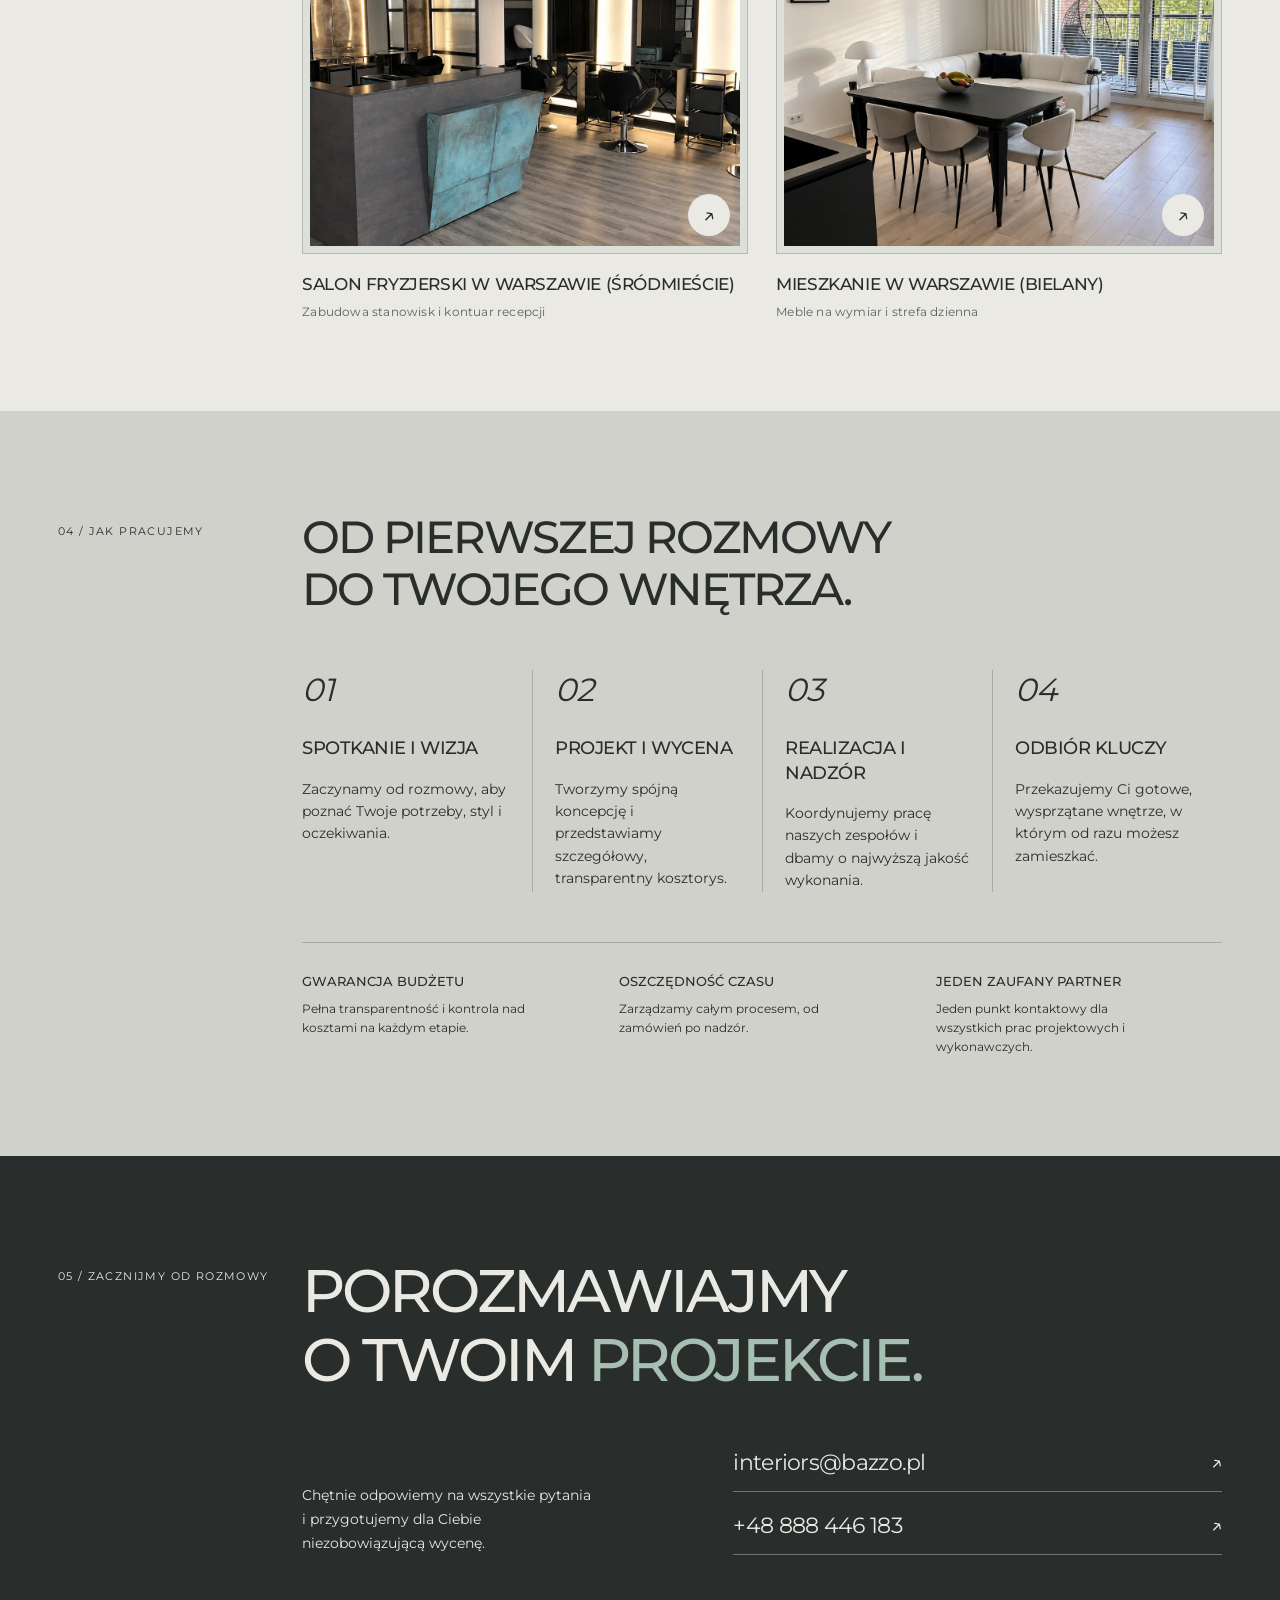
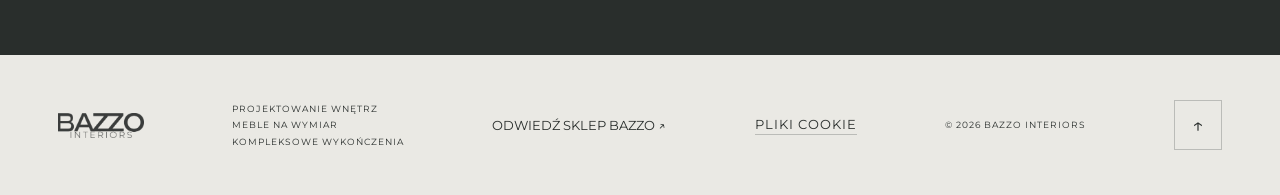
==== commit bfc9582e: "Baner cookies jako modal na środku ekranu Przy pierwszej wizycie blokuje stronę do czasu wyboru - wc" ====
--- a/index.html
+++ b/index.html
@@ -17,4 +17,4 @@
 <section class="process section" id="proces"><div class="section-label">04 / JAK PRACUJEMY</div><div class="process-main"><h2>Od pierwszej rozmowy<br>do <em>Twojego wnętrza.</em></h2><div class="steps"><article><span>01</span><h3>Spotkanie i wizja</h3><p>Zaczynamy od rozmowy, aby poznać Twoje potrzeby, styl i oczekiwania.</p></article><article><span>02</span><h3>Projekt i wycena</h3><p>Tworzymy spójną koncepcję i przedstawiamy szczegółowy, transparentny kosztorys.</p></article><article><span>03</span><h3>Realizacja i nadzór</h3><p>Koordynujemy pracę naszych zespołów i dbamy o najwyższą jakość wykonania.</p></article><article><span>04</span><h3>Odbiór kluczy</h3><p>Przekazujemy Ci gotowe, wysprzątane wnętrze, w którym od razu możesz zamieszkać.</p></article></div><div class="assurances"><div><h4>Gwarancja budżetu</h4><p>Pełna transparentność i kontrola nad kosztami na każdym etapie.</p></div><div><h4>Oszczędność czasu</h4><p>Zarządzamy całym procesem, od zamówień po nadzór.</p></div><div><h4>Jeden zaufany partner</h4><p>Jeden punkt kontaktowy dla wszystkich prac projektowych i wykonawczych.</p></div></div></div></section>
 <section class="contact section" id="kontakt"><div class="section-label">05 / ZACZNIJMY OD ROZMOWY</div><div class="contact-main"><h2>Porozmawiajmy<br>o Twoim <em>projekcie.</em></h2><div class="contact-bottom"><p>Chętnie odpowiemy na wszystkie pytania<br>i przygotujemy dla Ciebie<br>niezobowiązującą wycenę.</p><div class="contact-links"><a href="mailto:interiors@bazzo.pl">interiors@bazzo.pl <span>↗︎</span></a><a href="tel:+48888446183">+48 888 446 183 <span>↗︎</span></a></div></div></div></section>
 </main><footer><a class="logo" href="#"><img src="assets/logo/bazzo-interiors.webp?v=dcfa63eb" alt="Bazzo Interiors" width="500" height="145"></a><p>PROJEKTOWANIE WNĘTRZ<br>MEBLE NA WYMIAR<br>KOMPLEKSOWE WYKOŃCZENIA</p><a href="https://bazzo.pl/" target="_blank" rel="noopener">Odwiedź sklep Bazzo ↗︎</a><a class="zgody-link" href="#zgody">Pliki cookie</a><span>© 2026 BAZZO INTERIORS</span><a class="to-top" href="#" aria-label="Wróć na początek">↑︎</a></footer>
-<div class="zgody" id="zgody" role="dialog" aria-modal="false" aria-labelledby="zgody-tytul" aria-describedby="zgody-opis"><div class="zgody-panel"><h2 id="zgody-tytul">Pliki cookie</h2><p id="zgody-opis">Używamy plików cookie, aby strona działała poprawnie i żeby lepiej rozumieć, jak z niej korzystasz. Możesz zaakceptować wszystkie, odrzucić opcjonalne albo wybrać samodzielnie.</p><div class="zgody-akcje"><button type="button" class="zgody-tak" data-zgoda="wszystko">Akceptuj wszystkie</button><button type="button" class="zgody-nie" data-zgoda="nic">Odrzuć opcjonalne</button><button type="button" class="zgody-wiecej" data-zgoda="ustawienia" aria-expanded="false" aria-controls="zgody-szczegoly">Ustawienia</button></div><div class="zgody-szczegoly" id="zgody-szczegoly"><div class="zgody-kat"><input type="checkbox" id="zg-niezbedne" checked disabled><div><label for="zg-niezbedne">Niezbędne</label><p>Konieczne do działania strony. Zawsze włączone.</p></div></div><div class="zgody-kat"><input type="checkbox" id="zg-analityka"><div><label for="zg-analityka">Analityczne</label><p>Anonimowe statystyki odwiedzin — pomagają nam ulepszać stronę.</p></div></div><div class="zgody-kat"><input type="checkbox" id="zg-marketing"><div><label for="zg-marketing">Marketingowe</label><p>Dopasowanie reklam i mierzenie ich skuteczności.</p></div></div><div class="zgody-akcje" style="margin-top:18px"><button type="button" class="zgody-tak" data-zgoda="wybrane">Zapisz wybór</button></div></div></div></div><script src="script.js"></script></body></html>+<div class="zgody" id="zgody" role="dialog" aria-modal="false" aria-labelledby="zgody-tytul" aria-describedby="zgody-opis"><div class="zgody-panel"><div class="zgody-naglowek"><span class="zgody-ikona" aria-hidden="true"><svg viewBox="0 0 24 24" fill="none" stroke="currentColor" stroke-width="1.7" stroke-linecap="round" stroke-linejoin="round"><path d="M12 2a10 10 0 1 0 10 10 4 4 0 0 1-5-5 4 4 0 0 1-5-5Z"/><circle cx="9" cy="10" r="1"/><circle cx="15" cy="14" r="1"/><circle cx="10" cy="16" r="1"/></svg></span><h2 id="zgody-tytul">Pliki cookie</h2></div><p id="zgody-opis">Używamy plików cookie, aby strona działała poprawnie i żeby lepiej rozumieć, jak z niej korzystasz. Możesz zaakceptować wszystkie, odrzucić opcjonalne albo wybrać samodzielnie.</p><div class="zgody-akcje"><button type="button" class="zgody-tak" data-zgoda="wszystko">Akceptuję</button><button type="button" class="zgody-nie" data-zgoda="nic">Tylko niezbędne</button><button type="button" class="zgody-wiecej" data-zgoda="ustawienia" aria-expanded="false" aria-controls="zgody-szczegoly">Ustawienia</button></div><div class="zgody-szczegoly" id="zgody-szczegoly"><div class="zgody-kat"><input type="checkbox" id="zg-niezbedne" checked disabled><div><label for="zg-niezbedne">Niezbędne</label><p>Konieczne do działania strony. Zawsze włączone.</p></div></div><div class="zgody-kat"><input type="checkbox" id="zg-analityka"><div><label for="zg-analityka">Analityczne</label><p>Anonimowe statystyki odwiedzin — pomagają nam ulepszać stronę.</p></div></div><div class="zgody-kat"><input type="checkbox" id="zg-marketing"><div><label for="zg-marketing">Marketingowe</label><p>Dopasowanie reklam i mierzenie ich skuteczności.</p></div></div><div class="zgody-akcje" style="margin-top:18px"><button type="button" class="zgody-tak" data-zgoda="wybrane">Zapisz wybór</button></div></div></div></div><script src="script.js"></script></body></html>
--- a/style.css
+++ b/style.css
@@ -296,55 +296,74 @@
 }
 
 /* ---------- Baner zgód (Consent Mode v2) ---------- */
-.zgody{position:fixed;left:0;right:0;bottom:0;z-index:200;padding:16px;
-  display:none;animation:zgody-wjazd .45s cubic-bezier(.22,.61,.36,1)}
-.zgody[data-widoczny]{display:block}
-@keyframes zgody-wjazd{from{opacity:0;transform:translateY(14px)}to{opacity:1;transform:none}}
-.zgody-panel{max-width:1000px;margin:0 auto;background:var(--cream);
-  border:1px solid var(--line);box-shadow:0 12px 40px rgba(37,43,39,.18);padding:26px 28px}
-.zgody-panel h2{font-size:15px;font-weight:600;letter-spacing:.3px;margin:0 0 8px;
-  text-transform:uppercase}
-.zgody-panel p{font-size:13px;line-height:1.6;color:#4a524c;margin:0 0 18px;max-width:64ch}
-.zgody-akcje{display:flex;gap:10px;flex-wrap:wrap;align-items:center}
+/* Modal wyśrodkowany: przy pierwszej wizycie blokuje stronę do czasu wyboru.
+   Otwarty ponownie ze stopki działa jak zwykłe okno - da się je zamknąć.
+   Układ (ikona, dwa przyciski w rzędzie, ustawienia pod spodem) wzorowany
+   na layoutstudio.pl, ale w identyfikacji Bazzo: kremowy panel i ostre rogi. */
+.zgody{position:fixed;inset:0;z-index:200;display:none;
+  align-items:center;justify-content:center;padding:20px;
+  background:rgba(28,33,30,.5);-webkit-backdrop-filter:blur(7px);backdrop-filter:blur(7px);
+  overflow-y:auto;animation:zgody-tlo .3s ease}
+.zgody[data-widoczny]{display:flex}
+@keyframes zgody-tlo{from{opacity:0}to{opacity:1}}
+@keyframes zgody-wjazd{from{opacity:0;transform:translateY(14px) scale(.98)}to{opacity:1;transform:none}}
+.zgody-panel{width:min(560px,100%);margin:auto;background:var(--cream);
+  border:1px solid var(--line);box-shadow:0 30px 80px rgba(18,22,20,.4);
+  padding:34px 34px 30px;animation:zgody-wjazd .4s cubic-bezier(.22,.61,.36,1)}
+/* Ikona + tytuł w jednym rzędzie - od razu widać, czego dotyczy okno. */
+.zgody-naglowek{display:flex;gap:15px;align-items:center;margin-bottom:15px}
+.zgody-ikona{flex-shrink:0;width:44px;height:44px;border-radius:50%;
+  background:var(--forest);color:var(--cream);display:grid;place-items:center}
+.zgody-ikona svg{width:21px;height:21px;display:block}
+.zgody-panel h2{font-size:15px;font-weight:600;letter-spacing:.3px;margin:0;
+  text-transform:uppercase;line-height:1.3}
+.zgody-panel p{font-size:13px;line-height:1.65;color:#4a524c;margin:0 0 24px}
+/* Dwa główne przyciski dzielą rząd po równo. */
+.zgody-akcje{display:flex;gap:10px;flex-wrap:wrap}
 .zgody-akcje button{font-family:Montserrat,Arial,sans-serif;font-size:11px;
-  letter-spacing:1.2px;text-transform:uppercase;padding:13px 22px;border-radius:0;
+  letter-spacing:1.2px;text-transform:uppercase;padding:15px 18px;border-radius:0;
   cursor:pointer;transition:background .25s,color .25s,border-color .25s}
-.zgody-tak{background:var(--forest);color:var(--cream);border:1px solid var(--forest)}
+.zgody-tak{background:var(--forest);color:var(--cream);border:1px solid var(--forest);
+  flex:1 1 0;min-width:0}
 .zgody-tak:hover{background:var(--green);border-color:var(--green)}
-.zgody-nie{background:none;color:var(--ink);border:1px solid var(--line)}
+.zgody-nie{background:none;color:var(--ink);border:1px solid var(--line);flex:1 1 0;min-width:0}
 .zgody-nie:hover{border-color:var(--ink)}
-.zgody-wiecej{background:none;border:0;color:#6b736d;text-decoration:underline;
-  padding:13px 4px;margin-left:auto}
+/* Trzeciorzędna akcja: pełna szerokość, wycentrowana, bez ramki. */
+.zgody-wiecej{display:block;width:100%;margin-top:12px;background:none;border:0;
+  color:#6b736d;font-family:Montserrat,Arial,sans-serif;font-size:11px;letter-spacing:1.2px;
+  text-transform:uppercase;padding:12px 4px;cursor:pointer;text-align:center;
+  text-decoration:underline;text-underline-offset:3px;transition:color .25s}
 .zgody-wiecej:hover{color:var(--ink)}
 /* Szczegóły: przełączniki kategorii */
-.zgody-szczegoly{display:none;border-top:1px solid var(--line);margin-top:22px;padding-top:20px}
+.zgody-szczegoly{display:none;border-top:1px solid var(--line);margin-top:22px}
 .zgody-szczegoly[data-otwarte]{display:block}
-.zgody-kat{display:flex;gap:14px;align-items:flex-start;padding:11px 0}
+.zgody-kat{display:flex;gap:14px;align-items:flex-start;padding:15px 0}
 .zgody-kat+.zgody-kat{border-top:1px solid var(--line)}
 .zgody-kat label{font-size:12px;font-weight:600;letter-spacing:.3px;
-  text-transform:uppercase;display:block;margin-bottom:3px}
-.zgody-kat p{font-size:12px;margin:0;color:#6b736d}
-.zgody-kat input{margin-top:3px;width:17px;height:17px;accent-color:var(--forest);flex-shrink:0}
-.zgody-kat input:disabled{opacity:.5}
-@media(max-width:680px){
-  .zgody{padding:0}
-  .zgody-panel{padding:22px 20px 20px;border-left:0;border-right:0;border-bottom:0}
-  .zgody-panel p{font-size:12.5px;margin-bottom:16px}
-  .zgody-akcje{gap:8px}
-  .zgody-akcje button{flex:1 1 auto;padding:14px 16px;text-align:center}
-  .zgody-wiecej{flex:1 1 100%;margin-left:0;order:3;padding:10px 0 2px}
-}
-
-/* Delikatny cień pod banerem - panel jest kremowy jak strona,
-   więc bez tego zlewa się z treścią pod spodem. */
-.zgody:before{content:'';position:fixed;inset:0;z-index:-1;pointer-events:none;
-  background:linear-gradient(to top,rgba(41,46,44,.28),rgba(41,46,44,0) 45%)}
-/* Na niskich ekranach rozwinięte szczegóły nie mogą wypchnąć przycisku zapisu. */
-.zgody-szczegoly{max-height:min(46vh,420px);overflow-y:auto}
-/* Link "Pliki cookie" w stopce - ten sam rozmiar co reszta drobnego tekstu. */
+  text-transform:uppercase;display:block;margin-bottom:4px;cursor:pointer}
+.zgody-kat p{font-size:12px;margin:0;color:#6b736d;line-height:1.55}
+.zgody-kat input{margin-top:2px;width:17px;height:17px;accent-color:var(--forest);
+  flex-shrink:0;cursor:pointer}
+.zgody-kat input:disabled{opacity:.5;cursor:default}
+.zgody-szczegoly .zgody-akcje{margin-top:6px}
+.zgody-szczegoly .zgody-tak{flex:1 1 100%}
+/* Link "Pliki cookie" w stopce - rozmiar reszty drobnego tekstu stopki. */
 footer .zgody-link{font-size:9px;letter-spacing:1px;border-bottom:1px solid var(--line);
   padding-bottom:2px}
 footer .zgody-link:hover{border-color:var(--ink)}
 @media(max-width:950px){footer .zgody-link{font-size:8px}}
-/* Opisy kategorii nie rozciągają się na całą szerokość panelu. */
-.zgody-kat>div{max-width:68ch}
+@media(max-width:680px){
+  .zgody{padding:16px}
+  .zgody-panel{padding:26px 22px 22px}
+  .zgody-naglowek{gap:13px;margin-bottom:13px}
+  .zgody-ikona{width:40px;height:40px}
+  .zgody-panel p{font-size:12.5px;margin-bottom:20px}
+  /* Na wąskim ekranie przyciski i tak mieszczą się w rzędzie (po ~150px). */
+  .zgody-akcje button{padding:15px 10px;font-size:10px;letter-spacing:.9px}
+}
+/* Bardzo wąskie ekrany: przyciski jeden pod drugim, żeby tekst się nie łamał. */
+@media(max-width:360px){
+  .zgody-tak,.zgody-nie{flex:1 1 100%}
+}
+/* Strona nie scrolluje się pod modalem. */
+body.zgody-blokada{overflow:hidden}
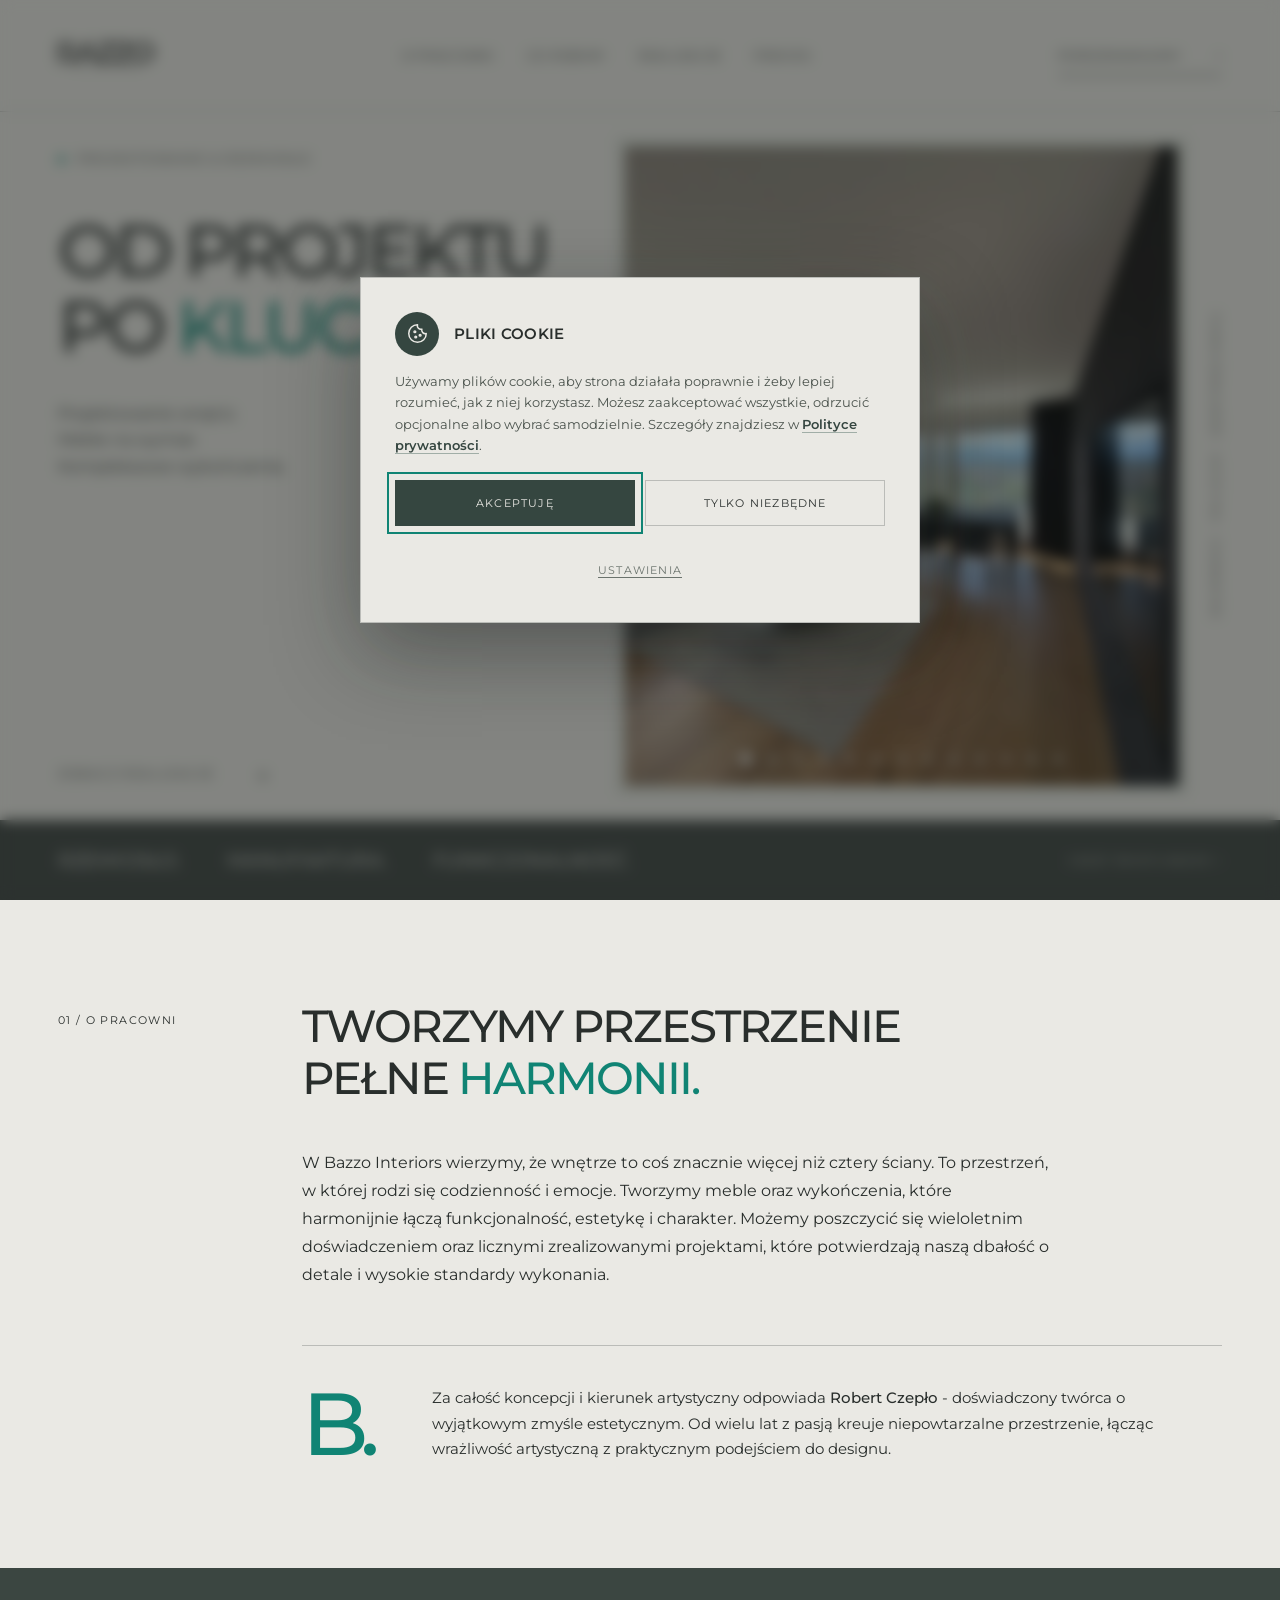
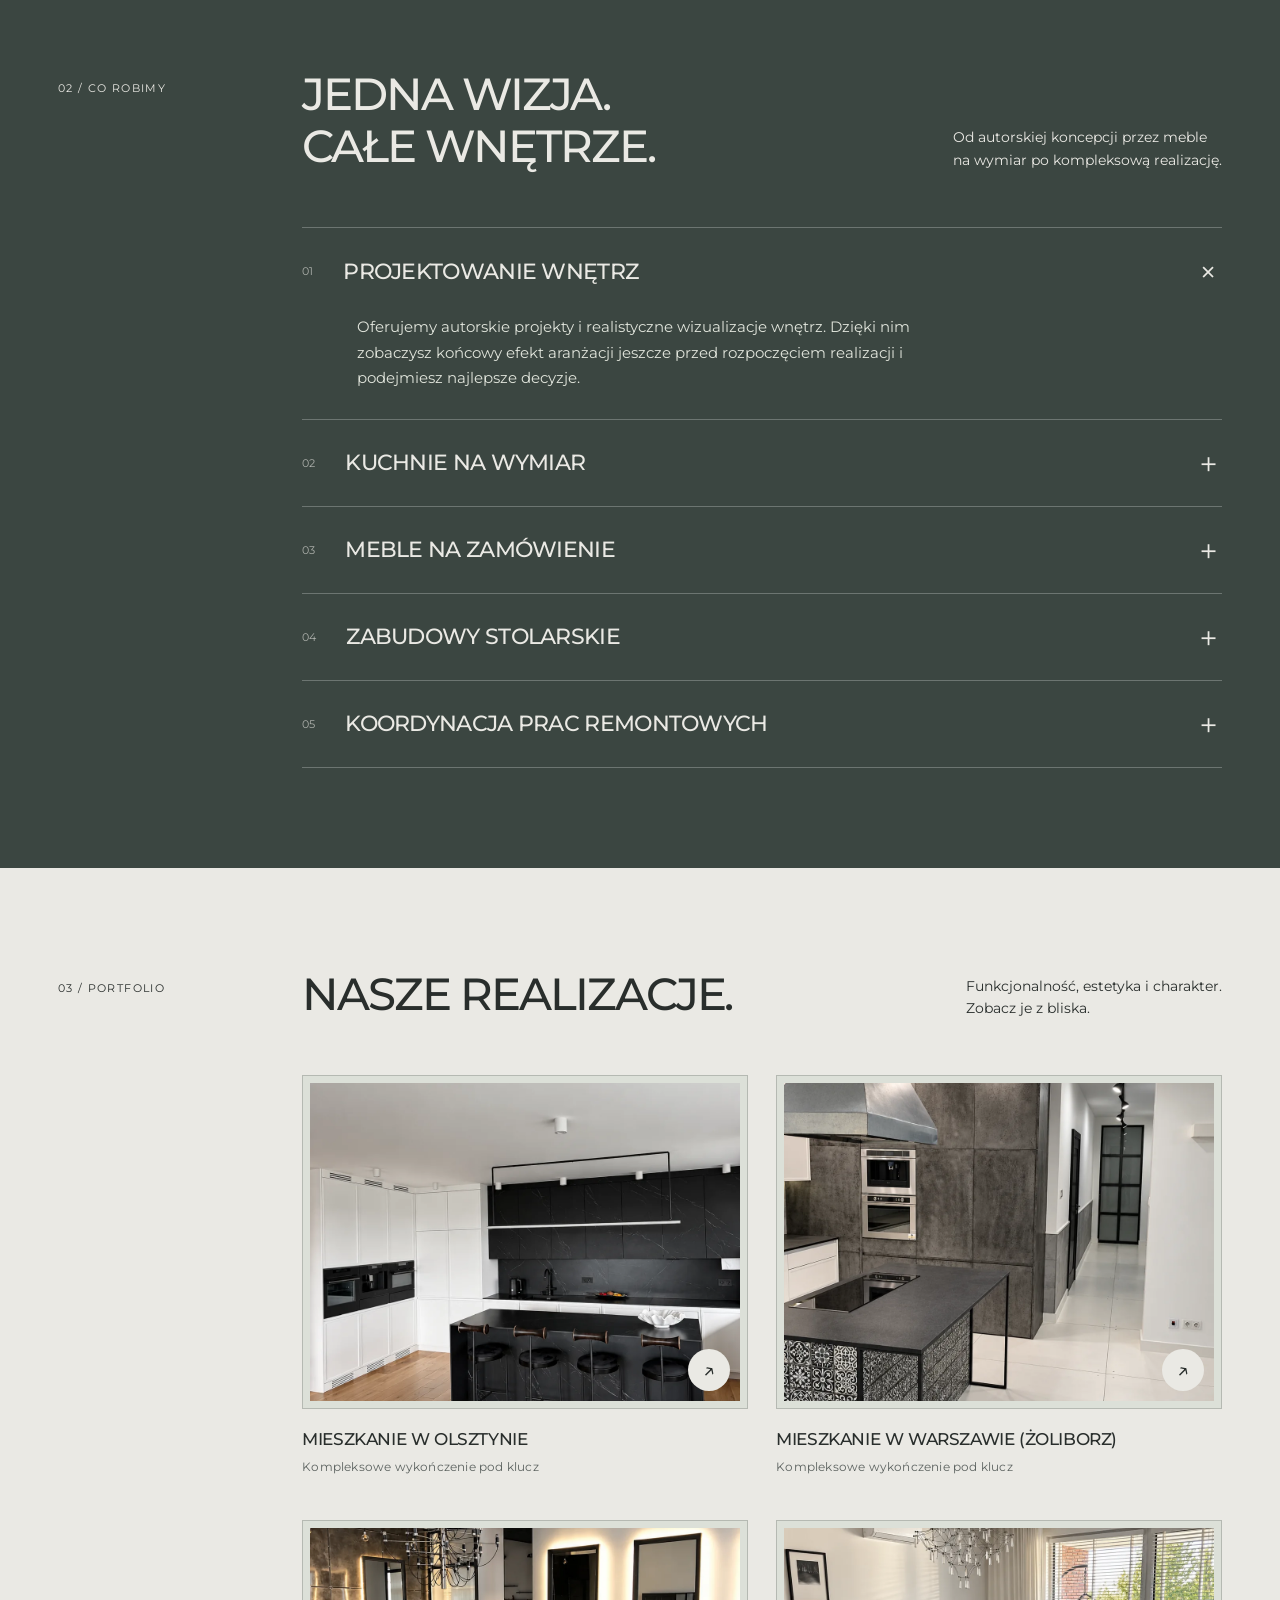
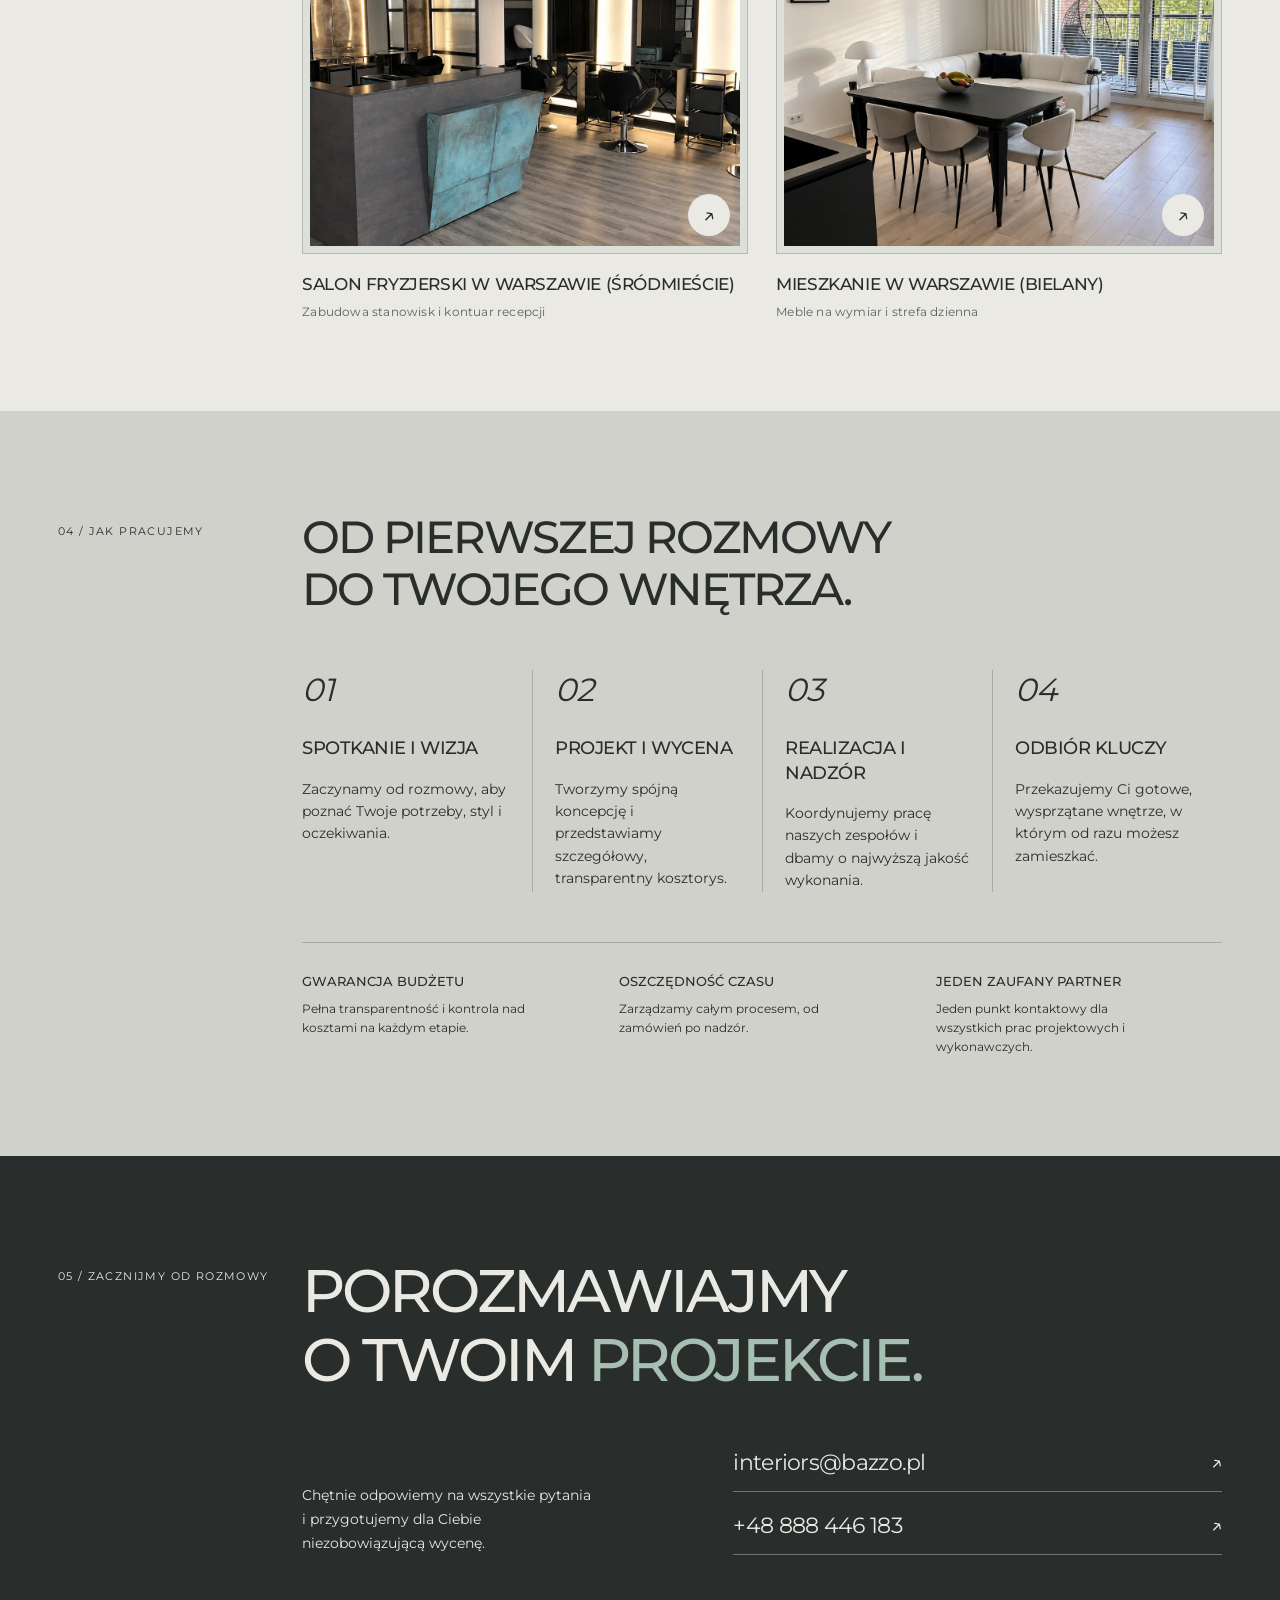
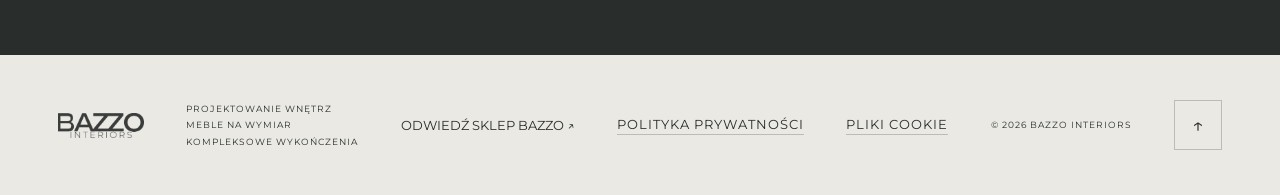
==== commit 99de22cb: "Polityka prywatności Osobna podstrona opisująca realia tego serwisu: brak formularzy, lokalne fonty," ====
--- a/index.html
+++ b/index.html
@@ -16,5 +16,5 @@
 <section class="portfolio section" id="realizacje"><div class="section-label">03 / PORTFOLIO</div><div class="portfolio-heading"><h2>Nasze <em>realizacje.</em></h2><p>Funkcjonalność, estetyka i charakter.<br>Zobacz je z bliska.</p></div><div class="gallery"><figure class="project project-portrait"><a class="project-link" href="realizacje/mieszkanie-olsztyn.html"><span class="project-photo"><img src="assets/realizacje/mieszkanie-olsztyn/04.webp?v=a47310ca" alt="Zabudowa kuchenna z barem i hokerami" loading="lazy" width="1086" height="1448"><span class="project-arrow" aria-hidden="true">↗︎</span></span><figcaption><strong>Mieszkanie w Olsztynie</strong><span>Kompleksowe wykończenie pod klucz</span></figcaption></a></figure><figure class="project project-landscape"><a class="project-link" href="realizacje/mieszkanie-zoliborz.html"><span class="project-photo"><img src="assets/realizacje/mieszkanie-zoliborz/01.webp?v=e09ec849" alt="Industrialna kuchnia z wyspą wykończoną mozaikowymi płytkami, surowym stalowym okapem i zabudową z betonowych płyt." loading="lazy" width="1086" height="1448"><span class="project-arrow" aria-hidden="true">↗︎</span></span><figcaption><strong>Mieszkanie w Warszawie (Żoliborz)</strong><span>Kompleksowe wykończenie pod klucz</span></figcaption></a></figure><figure class="project project-portrait"><a class="project-link" href="realizacje/salon-fryzjerski.html"><span class="project-photo"><img src="assets/realizacje/salon-fryzjerski/01.webp?v=7d31028e" alt="Wnętrze salonu z kontuarem recepcji" loading="lazy" width="1086" height="1448"><span class="project-arrow" aria-hidden="true">↗︎</span></span><figcaption><strong>Salon fryzjerski w Warszawie (Śródmieście)</strong><span>Zabudowa stanowisk i kontuar recepcji</span></figcaption></a></figure><figure class="project project-portrait"><a class="project-link" href="realizacje/mieszkanie.html"><span class="project-photo"><img src="assets/realizacje/mieszkanie/01.webp?v=82d1a9c2" alt="Jadalnia z ciemnym stołem z blatem ze spieku i metalową podstawą, uzupełnionym o jasne krzesła." loading="lazy" width="1086" height="1448"><span class="project-arrow" aria-hidden="true">↗︎</span></span><figcaption><strong>Mieszkanie w Warszawie (Bielany)</strong><span>Meble na wymiar i strefa dzienna</span></figcaption></a></figure></div></section>
 <section class="process section" id="proces"><div class="section-label">04 / JAK PRACUJEMY</div><div class="process-main"><h2>Od pierwszej rozmowy<br>do <em>Twojego wnętrza.</em></h2><div class="steps"><article><span>01</span><h3>Spotkanie i wizja</h3><p>Zaczynamy od rozmowy, aby poznać Twoje potrzeby, styl i oczekiwania.</p></article><article><span>02</span><h3>Projekt i wycena</h3><p>Tworzymy spójną koncepcję i przedstawiamy szczegółowy, transparentny kosztorys.</p></article><article><span>03</span><h3>Realizacja i nadzór</h3><p>Koordynujemy pracę naszych zespołów i dbamy o najwyższą jakość wykonania.</p></article><article><span>04</span><h3>Odbiór kluczy</h3><p>Przekazujemy Ci gotowe, wysprzątane wnętrze, w którym od razu możesz zamieszkać.</p></article></div><div class="assurances"><div><h4>Gwarancja budżetu</h4><p>Pełna transparentność i kontrola nad kosztami na każdym etapie.</p></div><div><h4>Oszczędność czasu</h4><p>Zarządzamy całym procesem, od zamówień po nadzór.</p></div><div><h4>Jeden zaufany partner</h4><p>Jeden punkt kontaktowy dla wszystkich prac projektowych i wykonawczych.</p></div></div></div></section>
 <section class="contact section" id="kontakt"><div class="section-label">05 / ZACZNIJMY OD ROZMOWY</div><div class="contact-main"><h2>Porozmawiajmy<br>o Twoim <em>projekcie.</em></h2><div class="contact-bottom"><p>Chętnie odpowiemy na wszystkie pytania<br>i przygotujemy dla Ciebie<br>niezobowiązującą wycenę.</p><div class="contact-links"><a href="mailto:interiors@bazzo.pl">interiors@bazzo.pl <span>↗︎</span></a><a href="tel:+48888446183">+48 888 446 183 <span>↗︎</span></a></div></div></div></section>
-</main><footer><a class="logo" href="#"><img src="assets/logo/bazzo-interiors.webp?v=dcfa63eb" alt="Bazzo Interiors" width="500" height="145"></a><p>PROJEKTOWANIE WNĘTRZ<br>MEBLE NA WYMIAR<br>KOMPLEKSOWE WYKOŃCZENIA</p><a href="https://bazzo.pl/" target="_blank" rel="noopener">Odwiedź sklep Bazzo ↗︎</a><a class="zgody-link" href="#zgody">Pliki cookie</a><span>© 2026 BAZZO INTERIORS</span><a class="to-top" href="#" aria-label="Wróć na początek">↑︎</a></footer>
-<div class="zgody" id="zgody" role="dialog" aria-modal="false" aria-labelledby="zgody-tytul" aria-describedby="zgody-opis"><div class="zgody-panel"><div class="zgody-naglowek"><span class="zgody-ikona" aria-hidden="true"><svg viewBox="0 0 24 24" fill="none" stroke="currentColor" stroke-width="1.7" stroke-linecap="round" stroke-linejoin="round"><path d="M12 2a10 10 0 1 0 10 10 4 4 0 0 1-5-5 4 4 0 0 1-5-5Z"/><circle cx="9" cy="10" r="1"/><circle cx="15" cy="14" r="1"/><circle cx="10" cy="16" r="1"/></svg></span><h2 id="zgody-tytul">Pliki cookie</h2></div><p id="zgody-opis">Używamy plików cookie, aby strona działała poprawnie i żeby lepiej rozumieć, jak z niej korzystasz. Możesz zaakceptować wszystkie, odrzucić opcjonalne albo wybrać samodzielnie.</p><div class="zgody-akcje"><button type="button" class="zgody-tak" data-zgoda="wszystko">Akceptuję</button><button type="button" class="zgody-nie" data-zgoda="nic">Tylko niezbędne</button><button type="button" class="zgody-wiecej" data-zgoda="ustawienia" aria-expanded="false" aria-controls="zgody-szczegoly">Ustawienia</button></div><div class="zgody-szczegoly" id="zgody-szczegoly"><div class="zgody-kat"><input type="checkbox" id="zg-niezbedne" checked disabled><div><label for="zg-niezbedne">Niezbędne</label><p>Konieczne do działania strony. Zawsze włączone.</p></div></div><div class="zgody-kat"><input type="checkbox" id="zg-analityka"><div><label for="zg-analityka">Analityczne</label><p>Anonimowe statystyki odwiedzin — pomagają nam ulepszać stronę.</p></div></div><div class="zgody-kat"><input type="checkbox" id="zg-marketing"><div><label for="zg-marketing">Marketingowe</label><p>Dopasowanie reklam i mierzenie ich skuteczności.</p></div></div><div class="zgody-akcje" style="margin-top:18px"><button type="button" class="zgody-tak" data-zgoda="wybrane">Zapisz wybór</button></div></div></div></div><script src="script.js"></script></body></html>+</main><footer><a class="logo" href="#"><img src="assets/logo/bazzo-interiors.webp?v=dcfa63eb" alt="Bazzo Interiors" width="500" height="145"></a><p>PROJEKTOWANIE WNĘTRZ<br>MEBLE NA WYMIAR<br>KOMPLEKSOWE WYKOŃCZENIA</p><a href="https://bazzo.pl/" target="_blank" rel="noopener">Odwiedź sklep Bazzo ↗︎</a><a class="polityka-link" href="polityka-prywatnosci.html">Polityka prywatności</a><a class="zgody-link" href="#zgody">Pliki cookie</a><span>© 2026 BAZZO INTERIORS</span><a class="to-top" href="#" aria-label="Wróć na początek">↑︎</a></footer>
+<div class="zgody" id="zgody" role="dialog" aria-modal="false" aria-labelledby="zgody-tytul" aria-describedby="zgody-opis"><div class="zgody-panel"><div class="zgody-naglowek"><span class="zgody-ikona" aria-hidden="true"><svg viewBox="0 0 24 24" fill="none" stroke="currentColor" stroke-width="1.7" stroke-linecap="round" stroke-linejoin="round"><path d="M12 2a10 10 0 1 0 10 10 4 4 0 0 1-5-5 4 4 0 0 1-5-5Z"/><circle cx="9" cy="10" r="1"/><circle cx="15" cy="14" r="1"/><circle cx="10" cy="16" r="1"/></svg></span><h2 id="zgody-tytul">Pliki cookie</h2></div><p id="zgody-opis">Używamy plików cookie, aby strona działała poprawnie i żeby lepiej rozumieć, jak z niej korzystasz. Możesz zaakceptować wszystkie, odrzucić opcjonalne albo wybrać samodzielnie. Szczegóły znajdziesz w <a href="polityka-prywatnosci.html">Polityce prywatności</a>.</p><div class="zgody-akcje"><button type="button" class="zgody-tak" data-zgoda="wszystko">Akceptuję</button><button type="button" class="zgody-nie" data-zgoda="nic">Tylko niezbędne</button><button type="button" class="zgody-wiecej" data-zgoda="ustawienia" aria-expanded="false" aria-controls="zgody-szczegoly">Ustawienia</button></div><div class="zgody-szczegoly" id="zgody-szczegoly"><div class="zgody-kat"><input type="checkbox" id="zg-niezbedne" checked disabled><div><label for="zg-niezbedne">Niezbędne</label><p>Konieczne do działania strony. Zawsze włączone.</p></div></div><div class="zgody-kat"><input type="checkbox" id="zg-analityka"><div><label for="zg-analityka">Analityczne</label><p>Anonimowe statystyki odwiedzin — pomagają nam ulepszać stronę.</p></div></div><div class="zgody-kat"><input type="checkbox" id="zg-marketing"><div><label for="zg-marketing">Marketingowe</label><p>Dopasowanie reklam i mierzenie ich skuteczności.</p></div></div><div class="zgody-akcje" style="margin-top:18px"><button type="button" class="zgody-tak" data-zgoda="wybrane">Zapisz wybór</button></div></div></div></div><script src="script.js"></script></body></html>
--- a/style.css
+++ b/style.css
@@ -347,11 +347,15 @@
 .zgody-kat input:disabled{opacity:.5;cursor:default}
 .zgody-szczegoly .zgody-akcje{margin-top:6px}
 .zgody-szczegoly .zgody-tak{flex:1 1 100%}
-/* Link "Pliki cookie" w stopce - rozmiar reszty drobnego tekstu stopki. */
-footer .zgody-link{font-size:9px;letter-spacing:1px;border-bottom:1px solid var(--line);
-  padding-bottom:2px}
-footer .zgody-link:hover{border-color:var(--ink)}
-@media(max-width:950px){footer .zgody-link{font-size:8px}}
+/* Linki prawne w stopce - rozmiar reszty drobnego tekstu stopki. */
+footer .zgody-link,footer .polityka-link{font-size:9px;letter-spacing:1px;
+  border-bottom:1px solid var(--line);padding-bottom:2px}
+footer .zgody-link:hover,footer .polityka-link:hover{border-color:var(--ink)}
+@media(max-width:950px){footer .zgody-link,footer .polityka-link{font-size:8px}}
+/* Link do polityki w treści banera - podkreślony, żeby był widoczny. */
+.zgody-panel p a{color:var(--forest);font-weight:600;
+  border-bottom:1px solid rgba(23,63,54,.35);transition:border-color .25s}
+.zgody-panel p a:hover{border-color:var(--forest)}
 @media(max-width:680px){
   .zgody{padding:16px}
   .zgody-panel{padding:26px 22px 22px}
@@ -367,3 +371,30 @@
 }
 /* Strona nie scrolluje się pod modalem. */
 body.zgody-blokada{overflow:hidden}
+
+/* ---------- Dokument tekstowy (polityka prywatności) ---------- */
+.dokument{padding:0 4.5% 90px;max-width:820px}
+.dokument-data{font-size:11px;letter-spacing:1.2px;text-transform:uppercase;
+  color:#6b736d;margin:0 0 40px;padding-bottom:18px;border-bottom:1px solid var(--line)}
+.dokument h2{font-size:19px;letter-spacing:-.3px;line-height:1.35;margin:44px 0 14px;
+  text-transform:uppercase;font-weight:600}
+.dokument h2:first-of-type{margin-top:0}
+.dokument h3{font-size:14px;letter-spacing:.2px;margin:26px 0 10px;
+  text-transform:uppercase;font-weight:600;color:var(--forest)}
+.dokument p{font-size:15px;line-height:1.75;margin:0 0 16px;color:#3c433e}
+.dokument ul{margin:0 0 18px;padding-left:20px}
+.dokument li{font-size:15px;line-height:1.75;margin-bottom:9px;color:#3c433e}
+.dokument strong{font-weight:600;color:var(--ink)}
+.dokument a{border-bottom:1px solid var(--line);transition:border-color .25s}
+.dokument a:hover{border-color:var(--ink)}
+.dokument code{font-family:ui-monospace,Menlo,Consolas,monospace;font-size:13px;
+  background:rgba(37,43,39,.07);padding:2px 6px}
+.dokument-stopka{margin-top:50px;padding-top:22px;border-top:1px solid var(--line);
+  font-size:13px;color:#6b736d}
+@media(max-width:680px){
+  .dokument{padding:0 6% 60px}
+  .dokument h2{font-size:17px;margin:36px 0 12px}
+  .dokument h3{font-size:13px}
+  .dokument p,.dokument li{font-size:14px;line-height:1.7}
+  .dokument-data{margin-bottom:30px}
+}
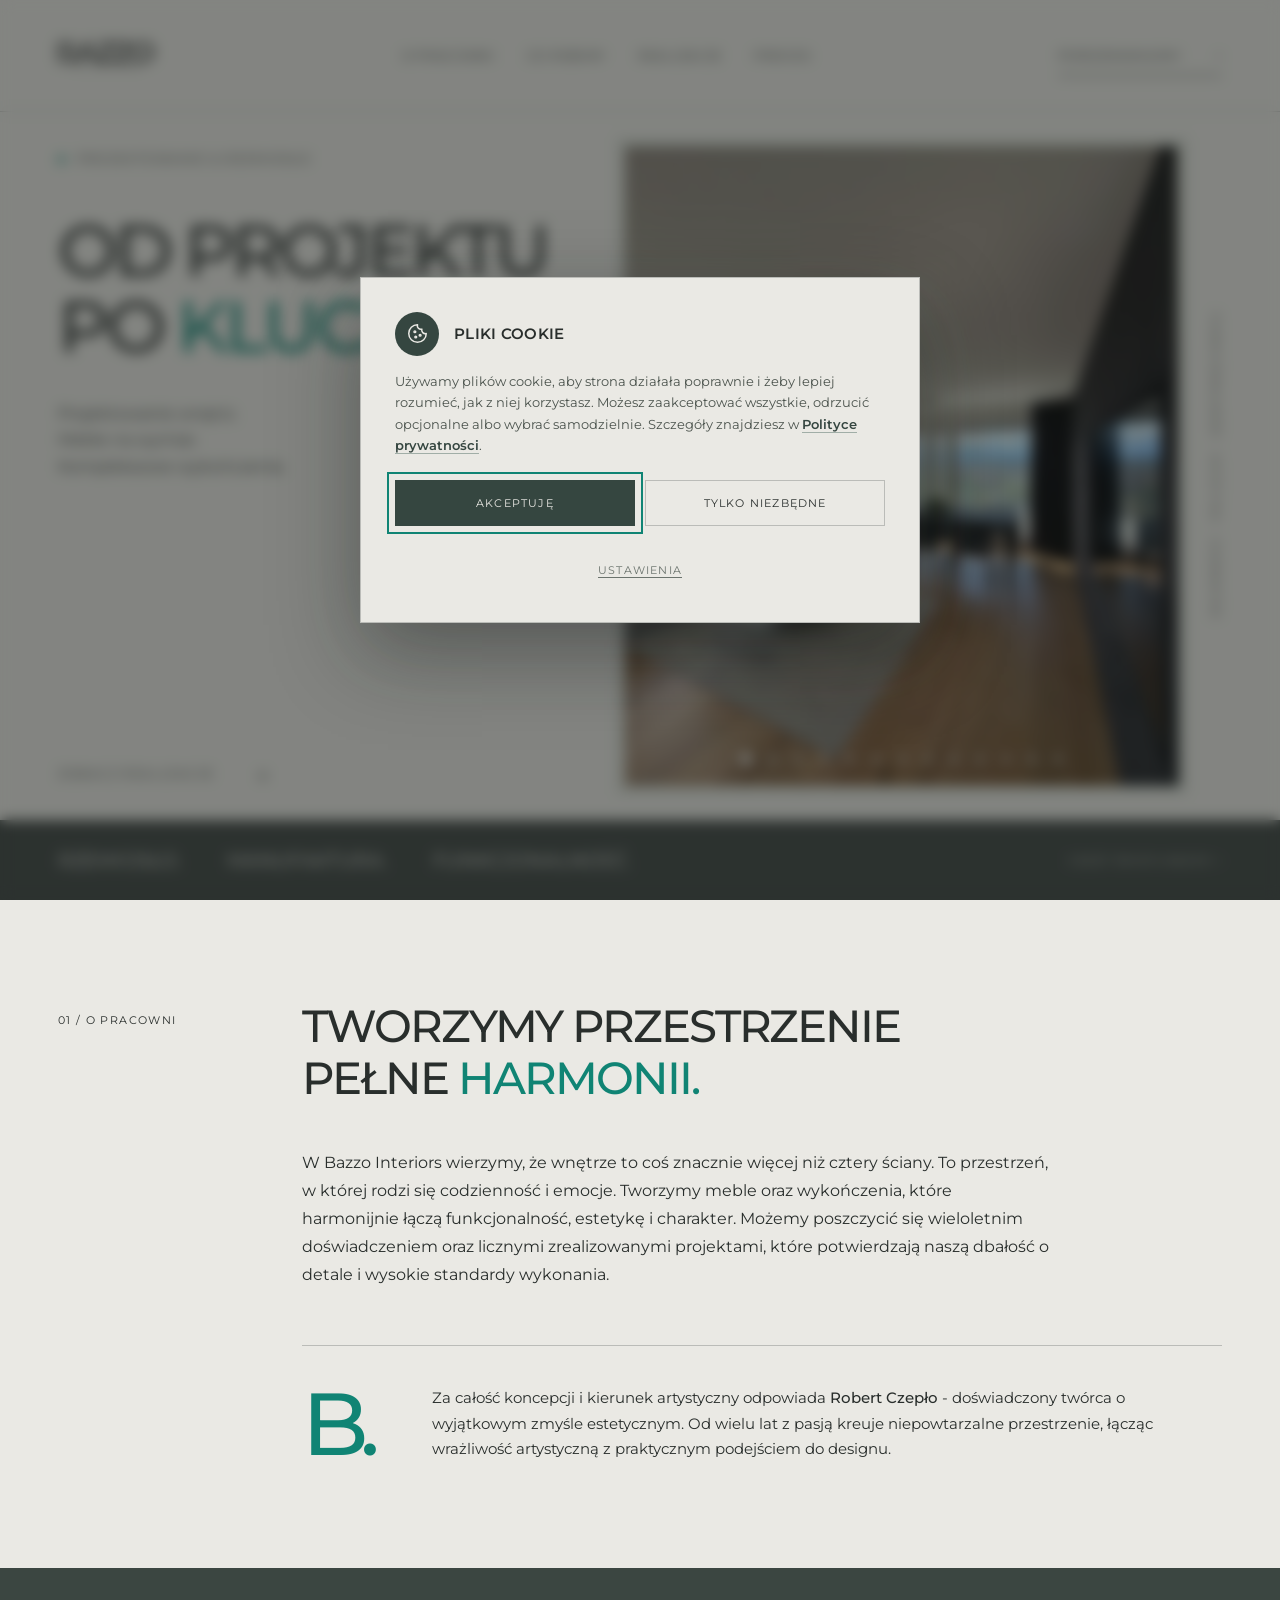
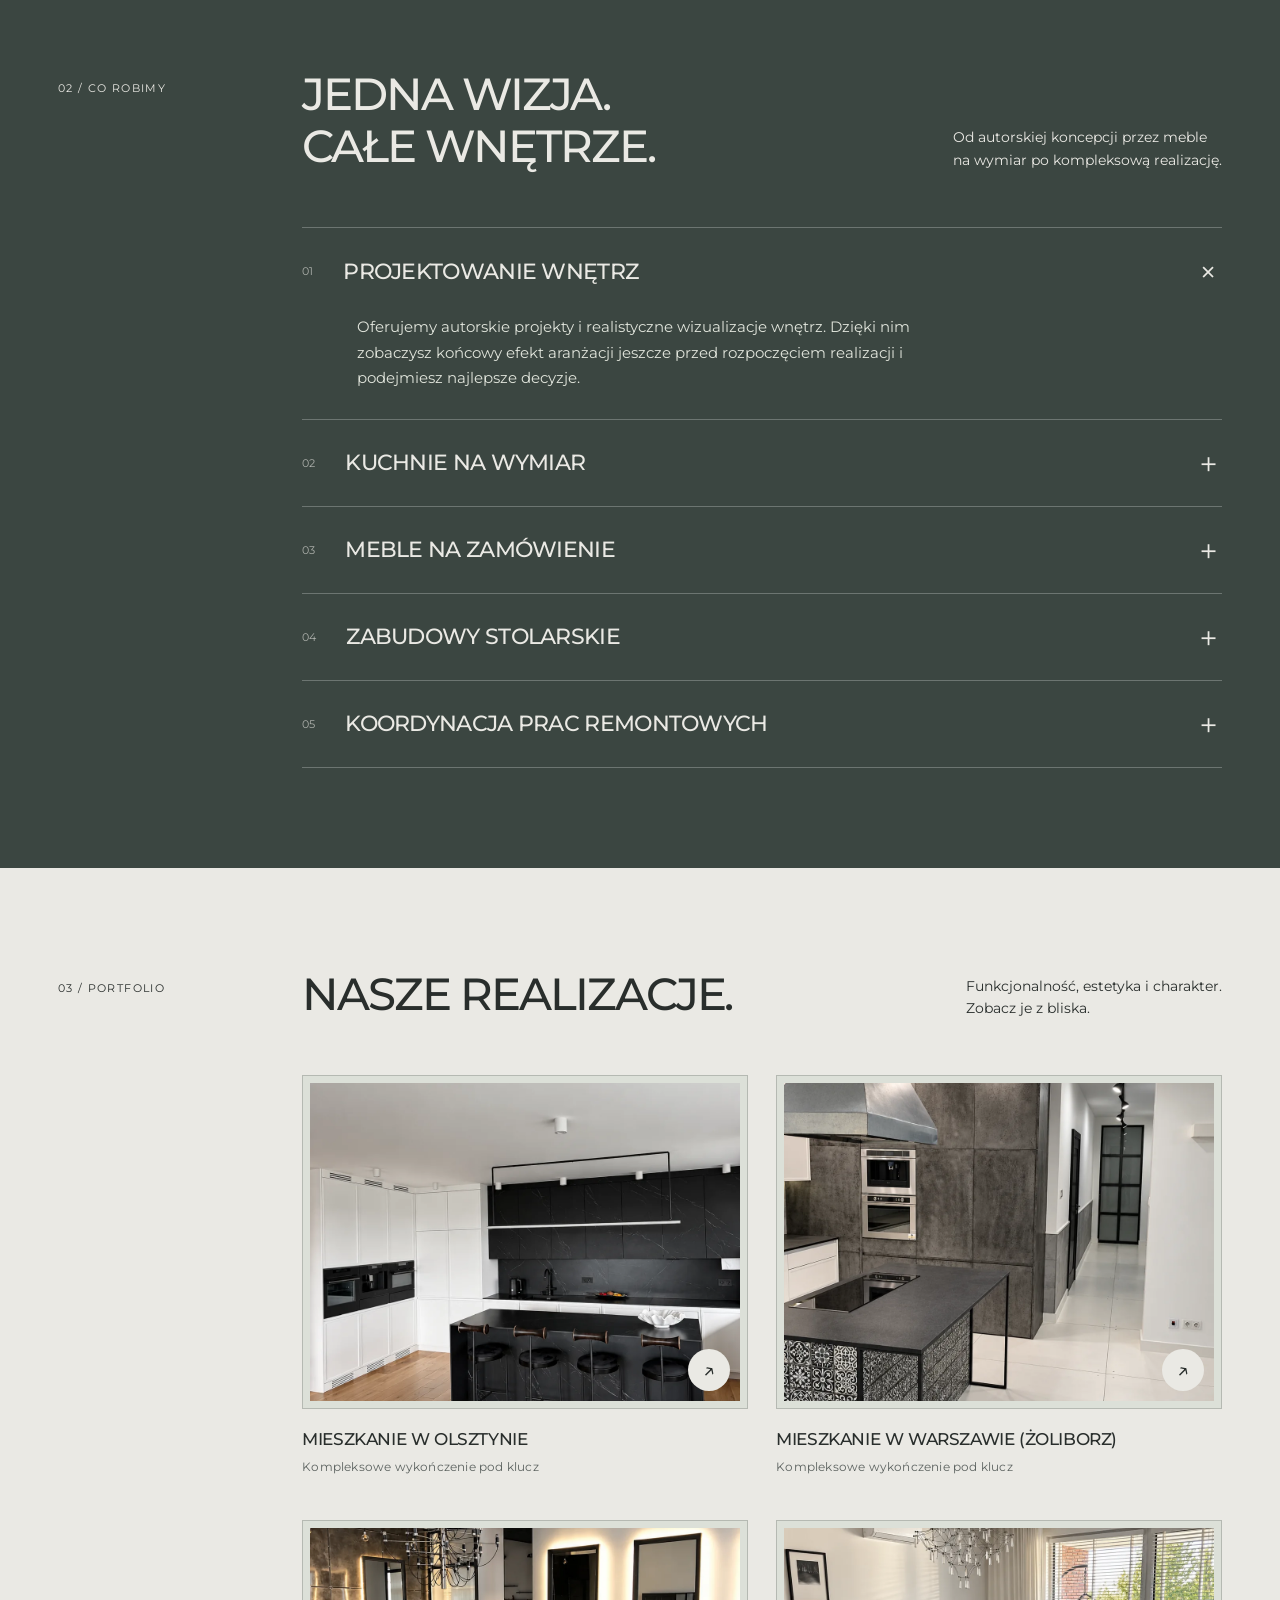
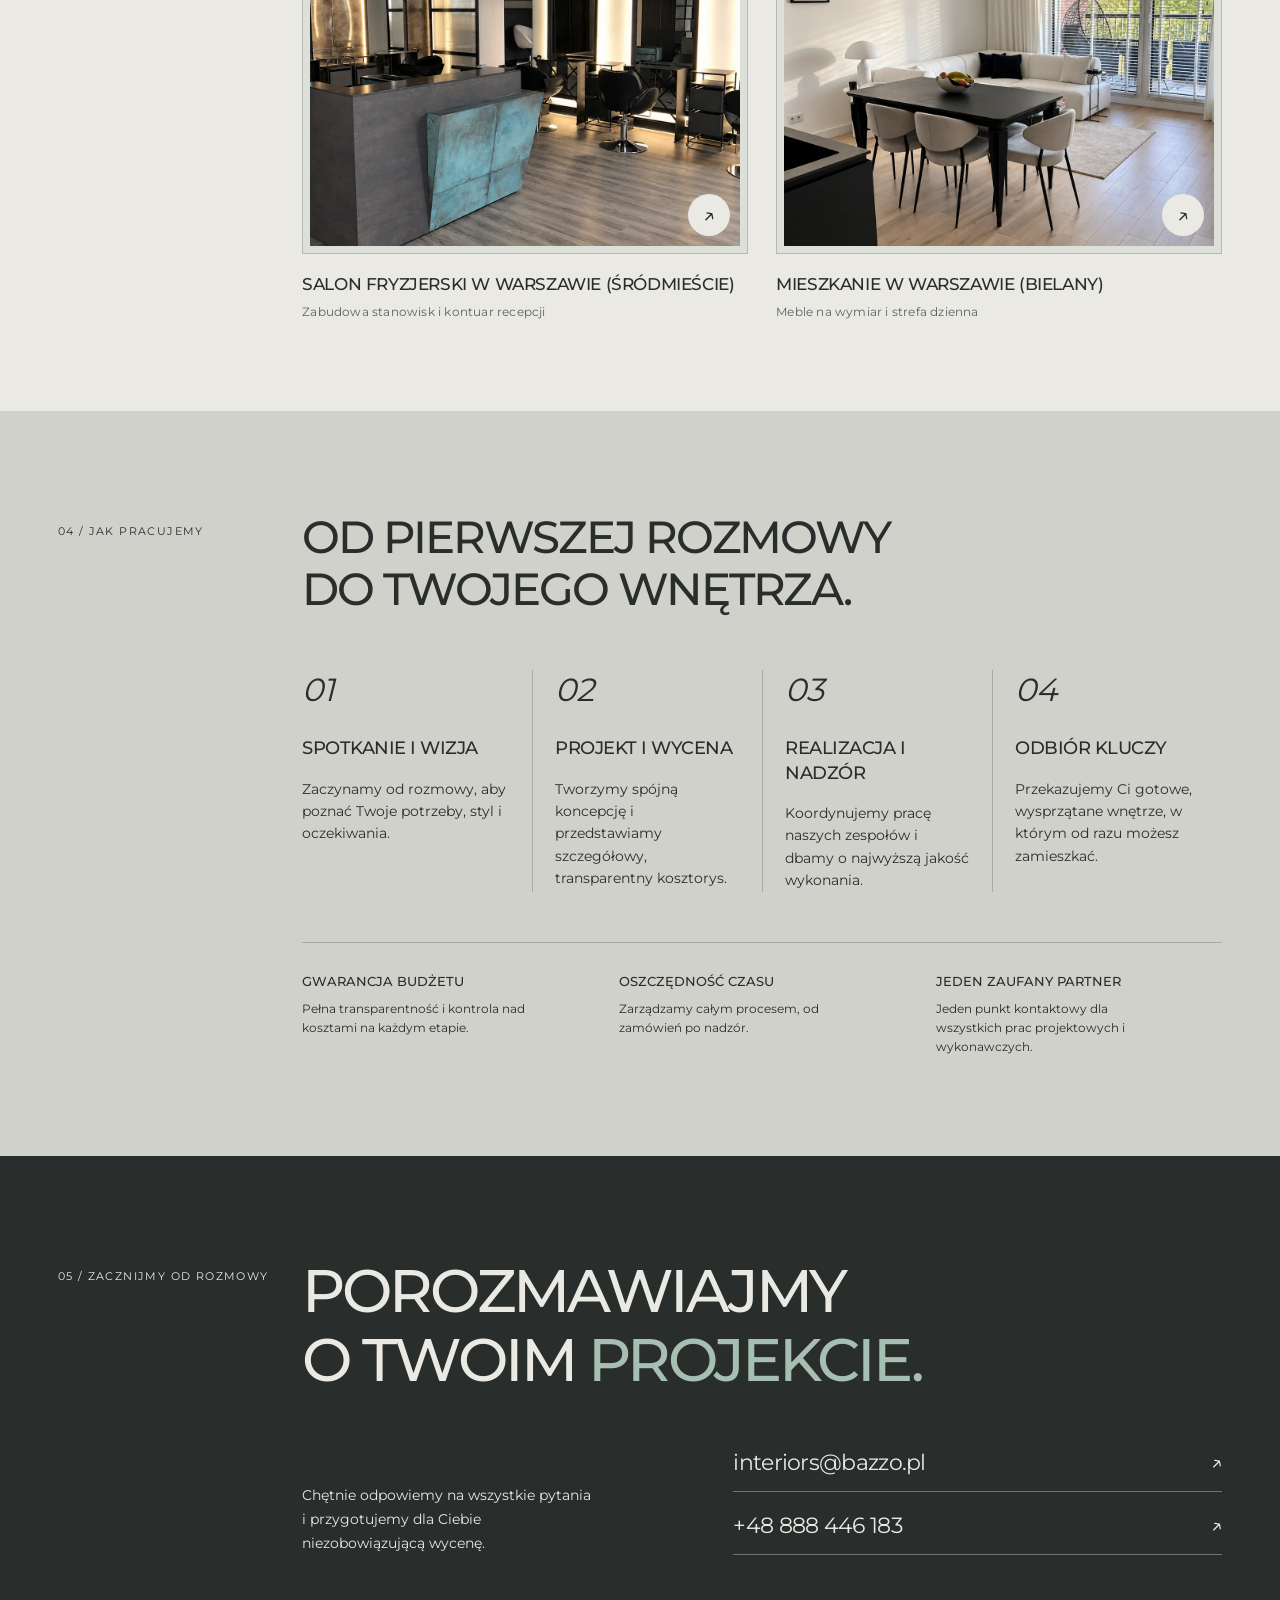
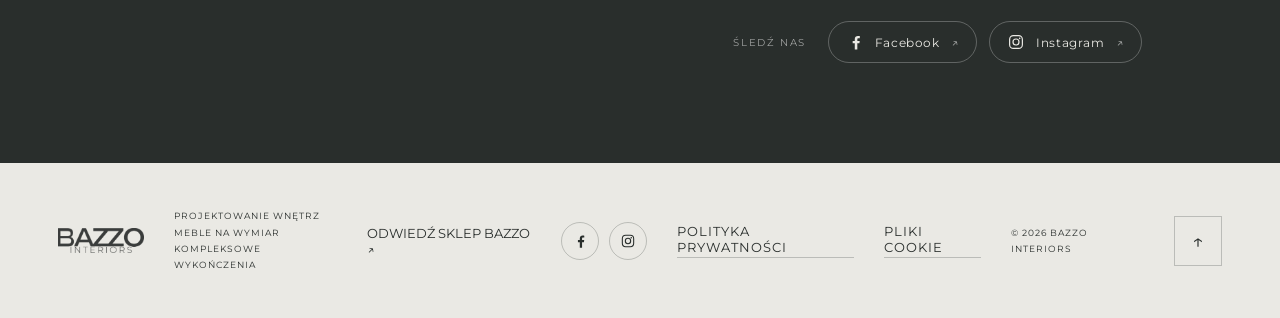
==== commit f1dbba93: "Linki do Facebooka i Instagrama Sekcja Kontakt: pastylki z ikona i nazwa serwisu pod danymi kontakto" ====
--- a/index.html
+++ b/index.html
@@ -13,8 +13,8 @@
 <details><summary><span class="number">03</span><h3>Meble na zamówienie</h3><span class="plus">＋</span></summary><p>Tworzymy meble idealnie dopasowane do Twoich potrzeb i wnętrza. Wykonujemy zabudowy do sypialni, garderób, salonów i łazienek, dbając o funkcjonalność oraz jakość wykonania.</p></details>
 <details><summary><span class="number">04</span><h3>Zabudowy stolarskie</h3><span class="plus">＋</span></summary><p>Realizujemy indywidualne zabudowy stolarskie dopasowane do Twojej przestrzeni. Tworzymy wnęki, ściany dekoracyjne oraz meble wolnostojące, łącząc funkcjonalność z estetyką wykonania.</p></details>
 <details><summary><span class="number">05</span><h3>Koordynacja prac remontowych</h3><span class="plus">＋</span></summary><p>Zapewniamy kompleksową koordynację prac remontowych od planowania po realizację. Organizujemy współpracę sprawdzonych fachowców oraz dbamy o kontrolę jakości i terminowość na każdym etapie projektu.</p></details></div></div></section>
-<section class="portfolio section" id="realizacje"><div class="section-label">03 / PORTFOLIO</div><div class="portfolio-heading"><h2>Nasze <em>realizacje.</em></h2><p>Funkcjonalność, estetyka i charakter.<br>Zobacz je z bliska.</p></div><div class="gallery"><figure class="project project-portrait"><a class="project-link" href="realizacje/mieszkanie-olsztyn.html"><span class="project-photo"><img src="assets/realizacje/mieszkanie-olsztyn/04.webp?v=a47310ca" alt="Zabudowa kuchenna z barem i hokerami" loading="lazy" width="1086" height="1448"><span class="project-arrow" aria-hidden="true">↗︎</span></span><figcaption><strong>Mieszkanie w Olsztynie</strong><span>Kompleksowe wykończenie pod klucz</span></figcaption></a></figure><figure class="project project-landscape"><a class="project-link" href="realizacje/mieszkanie-zoliborz.html"><span class="project-photo"><img src="assets/realizacje/mieszkanie-zoliborz/01.webp?v=e09ec849" alt="Industrialna kuchnia z wyspą wykończoną mozaikowymi płytkami, surowym stalowym okapem i zabudową z betonowych płyt." loading="lazy" width="1086" height="1448"><span class="project-arrow" aria-hidden="true">↗︎</span></span><figcaption><strong>Mieszkanie w Warszawie (Żoliborz)</strong><span>Kompleksowe wykończenie pod klucz</span></figcaption></a></figure><figure class="project project-portrait"><a class="project-link" href="realizacje/salon-fryzjerski.html"><span class="project-photo"><img src="assets/realizacje/salon-fryzjerski/01.webp?v=7d31028e" alt="Wnętrze salonu z kontuarem recepcji" loading="lazy" width="1086" height="1448"><span class="project-arrow" aria-hidden="true">↗︎</span></span><figcaption><strong>Salon fryzjerski w Warszawie (Śródmieście)</strong><span>Zabudowa stanowisk i kontuar recepcji</span></figcaption></a></figure><figure class="project project-portrait"><a class="project-link" href="realizacje/mieszkanie.html"><span class="project-photo"><img src="assets/realizacje/mieszkanie/01.webp?v=82d1a9c2" alt="Jadalnia z ciemnym stołem z blatem ze spieku i metalową podstawą, uzupełnionym o jasne krzesła." loading="lazy" width="1086" height="1448"><span class="project-arrow" aria-hidden="true">↗︎</span></span><figcaption><strong>Mieszkanie w Warszawie (Bielany)</strong><span>Meble na wymiar i strefa dzienna</span></figcaption></a></figure></div></section>
+<section class="portfolio section" id="realizacje"><div class="section-label">03 / PORTFOLIO</div><div class="portfolio-heading"><h2>Nasze <em>realizacje.</em></h2><p>Funkcjonalność, estetyka i charakter.<br>Zobacz je z bliska.</p></div><div class="gallery"><figure class="project project-portrait"><a class="project-link" href="realizacje/mieszkanie-olsztyn"><span class="project-photo"><img src="assets/realizacje/mieszkanie-olsztyn/04.webp?v=a47310ca" alt="Zabudowa kuchenna z barem i hokerami" loading="lazy" width="1086" height="1448"><span class="project-arrow" aria-hidden="true">↗︎</span></span><figcaption><strong>Mieszkanie w Olsztynie</strong><span>Kompleksowe wykończenie pod klucz</span></figcaption></a></figure><figure class="project project-landscape"><a class="project-link" href="realizacje/mieszkanie-zoliborz"><span class="project-photo"><img src="assets/realizacje/mieszkanie-zoliborz/01.webp?v=e09ec849" alt="Industrialna kuchnia z wyspą wykończoną mozaikowymi płytkami, surowym stalowym okapem i zabudową z betonowych płyt." loading="lazy" width="1086" height="1448"><span class="project-arrow" aria-hidden="true">↗︎</span></span><figcaption><strong>Mieszkanie w Warszawie (Żoliborz)</strong><span>Kompleksowe wykończenie pod klucz</span></figcaption></a></figure><figure class="project project-portrait"><a class="project-link" href="realizacje/salon-fryzjerski"><span class="project-photo"><img src="assets/realizacje/salon-fryzjerski/01.webp?v=7d31028e" alt="Wnętrze salonu z kontuarem recepcji" loading="lazy" width="1086" height="1448"><span class="project-arrow" aria-hidden="true">↗︎</span></span><figcaption><strong>Salon fryzjerski w Warszawie (Śródmieście)</strong><span>Zabudowa stanowisk i kontuar recepcji</span></figcaption></a></figure><figure class="project project-portrait"><a class="project-link" href="realizacje/mieszkanie"><span class="project-photo"><img src="assets/realizacje/mieszkanie/01.webp?v=82d1a9c2" alt="Jadalnia z ciemnym stołem z blatem ze spieku i metalową podstawą, uzupełnionym o jasne krzesła." loading="lazy" width="1086" height="1448"><span class="project-arrow" aria-hidden="true">↗︎</span></span><figcaption><strong>Mieszkanie w Warszawie (Bielany)</strong><span>Meble na wymiar i strefa dzienna</span></figcaption></a></figure></div></section>
 <section class="process section" id="proces"><div class="section-label">04 / JAK PRACUJEMY</div><div class="process-main"><h2>Od pierwszej rozmowy<br>do <em>Twojego wnętrza.</em></h2><div class="steps"><article><span>01</span><h3>Spotkanie i wizja</h3><p>Zaczynamy od rozmowy, aby poznać Twoje potrzeby, styl i oczekiwania.</p></article><article><span>02</span><h3>Projekt i wycena</h3><p>Tworzymy spójną koncepcję i przedstawiamy szczegółowy, transparentny kosztorys.</p></article><article><span>03</span><h3>Realizacja i nadzór</h3><p>Koordynujemy pracę naszych zespołów i dbamy o najwyższą jakość wykonania.</p></article><article><span>04</span><h3>Odbiór kluczy</h3><p>Przekazujemy Ci gotowe, wysprzątane wnętrze, w którym od razu możesz zamieszkać.</p></article></div><div class="assurances"><div><h4>Gwarancja budżetu</h4><p>Pełna transparentność i kontrola nad kosztami na każdym etapie.</p></div><div><h4>Oszczędność czasu</h4><p>Zarządzamy całym procesem, od zamówień po nadzór.</p></div><div><h4>Jeden zaufany partner</h4><p>Jeden punkt kontaktowy dla wszystkich prac projektowych i wykonawczych.</p></div></div></div></section>
-<section class="contact section" id="kontakt"><div class="section-label">05 / ZACZNIJMY OD ROZMOWY</div><div class="contact-main"><h2>Porozmawiajmy<br>o Twoim <em>projekcie.</em></h2><div class="contact-bottom"><p>Chętnie odpowiemy na wszystkie pytania<br>i przygotujemy dla Ciebie<br>niezobowiązującą wycenę.</p><div class="contact-links"><a href="mailto:interiors@bazzo.pl">interiors@bazzo.pl <span>↗︎</span></a><a href="tel:+48888446183">+48 888 446 183 <span>↗︎</span></a></div></div></div></section>
-</main><footer><a class="logo" href="#"><img src="assets/logo/bazzo-interiors.webp?v=dcfa63eb" alt="Bazzo Interiors" width="500" height="145"></a><p>PROJEKTOWANIE WNĘTRZ<br>MEBLE NA WYMIAR<br>KOMPLEKSOWE WYKOŃCZENIA</p><a href="https://bazzo.pl/" target="_blank" rel="noopener">Odwiedź sklep Bazzo ↗︎</a><a class="polityka-link" href="polityka-prywatnosci.html">Polityka prywatności</a><a class="zgody-link" href="#zgody">Pliki cookie</a><span>© 2026 BAZZO INTERIORS</span><a class="to-top" href="#" aria-label="Wróć na początek">↑︎</a></footer>
-<div class="zgody" id="zgody" role="dialog" aria-modal="false" aria-labelledby="zgody-tytul" aria-describedby="zgody-opis"><div class="zgody-panel"><div class="zgody-naglowek"><span class="zgody-ikona" aria-hidden="true"><svg viewBox="0 0 24 24" fill="none" stroke="currentColor" stroke-width="1.7" stroke-linecap="round" stroke-linejoin="round"><path d="M12 2a10 10 0 1 0 10 10 4 4 0 0 1-5-5 4 4 0 0 1-5-5Z"/><circle cx="9" cy="10" r="1"/><circle cx="15" cy="14" r="1"/><circle cx="10" cy="16" r="1"/></svg></span><h2 id="zgody-tytul">Pliki cookie</h2></div><p id="zgody-opis">Używamy plików cookie, aby strona działała poprawnie i żeby lepiej rozumieć, jak z niej korzystasz. Możesz zaakceptować wszystkie, odrzucić opcjonalne albo wybrać samodzielnie. Szczegóły znajdziesz w <a href="polityka-prywatnosci.html">Polityce prywatności</a>.</p><div class="zgody-akcje"><button type="button" class="zgody-tak" data-zgoda="wszystko">Akceptuję</button><button type="button" class="zgody-nie" data-zgoda="nic">Tylko niezbędne</button><button type="button" class="zgody-wiecej" data-zgoda="ustawienia" aria-expanded="false" aria-controls="zgody-szczegoly">Ustawienia</button></div><div class="zgody-szczegoly" id="zgody-szczegoly"><div class="zgody-kat"><input type="checkbox" id="zg-niezbedne" checked disabled><div><label for="zg-niezbedne">Niezbędne</label><p>Konieczne do działania strony. Zawsze włączone.</p></div></div><div class="zgody-kat"><input type="checkbox" id="zg-analityka"><div><label for="zg-analityka">Analityczne</label><p>Anonimowe statystyki odwiedzin — pomagają nam ulepszać stronę.</p></div></div><div class="zgody-kat"><input type="checkbox" id="zg-marketing"><div><label for="zg-marketing">Marketingowe</label><p>Dopasowanie reklam i mierzenie ich skuteczności.</p></div></div><div class="zgody-akcje" style="margin-top:18px"><button type="button" class="zgody-tak" data-zgoda="wybrane">Zapisz wybór</button></div></div></div></div><script src="script.js"></script></body></html>+<section class="contact section" id="kontakt"><div class="section-label">05 / ZACZNIJMY OD ROZMOWY</div><div class="contact-main"><h2>Porozmawiajmy<br>o Twoim <em>projekcie.</em></h2><div class="contact-bottom"><p>Chętnie odpowiemy na wszystkie pytania<br>i przygotujemy dla Ciebie<br>niezobowiązującą wycenę.</p><div class="contact-links"><a href="mailto:interiors@bazzo.pl">interiors@bazzo.pl <span>↗︎</span></a><a href="tel:+48888446183">+48 888 446 183 <span>↗︎</span></a></div><div class="contact-social"><span class="contact-social-label">ŚLEDŹ NAS</span><div class="contact-social-links"><a class="social-pill" href="https://www.facebook.com/bazzo.interiors" target="_blank" rel="noopener"><svg class="social-svg" viewBox="0 0 24 24" aria-hidden="true" focusable="false"><path d="M15.1 22v-8.2h2.8l.4-3.2h-3.2V8.5c0-.9.3-1.6 1.6-1.6h1.7V4c-.3 0-1.3-.1-2.5-.1-2.5 0-4.2 1.5-4.2 4.3v2.4H8.9v3.2h2.8V22h3.4Z" fill="currentColor"/></svg><span>Facebook</span><span class="social-arrow" aria-hidden="true">↗︎</span></a><a class="social-pill" href="https://www.instagram.com/bazzo.interiors/" target="_blank" rel="noopener"><svg class="social-svg" viewBox="0 0 24 24" aria-hidden="true" focusable="false" fill="none" stroke="currentColor" stroke-width="1.6" stroke-linecap="round"><rect x="3.5" y="3.5" width="17" height="17" rx="5"/><circle cx="12" cy="12" r="4"/><circle cx="16.9" cy="7.1" r="1.1" fill="currentColor" stroke="none"/></svg><span>Instagram</span><span class="social-arrow" aria-hidden="true">↗︎</span></a></div></div></div></div></section>
+</main><footer><a class="logo" href="#"><img src="assets/logo/bazzo-interiors.webp?v=dcfa63eb" alt="Bazzo Interiors" width="500" height="145"></a><p>PROJEKTOWANIE WNĘTRZ<br>MEBLE NA WYMIAR<br>KOMPLEKSOWE WYKOŃCZENIA</p><a href="https://bazzo.pl/" target="_blank" rel="noopener">Odwiedź sklep Bazzo ↗︎</a><div class="footer-social"><a class="social-icon" href="https://www.facebook.com/bazzo.interiors" target="_blank" rel="noopener" aria-label="Bazzo Interiors na Facebooku"><svg class="social-svg" viewBox="0 0 24 24" aria-hidden="true" focusable="false"><path d="M15.1 22v-8.2h2.8l.4-3.2h-3.2V8.5c0-.9.3-1.6 1.6-1.6h1.7V4c-.3 0-1.3-.1-2.5-.1-2.5 0-4.2 1.5-4.2 4.3v2.4H8.9v3.2h2.8V22h3.4Z" fill="currentColor"/></svg></a><a class="social-icon" href="https://www.instagram.com/bazzo.interiors/" target="_blank" rel="noopener" aria-label="Bazzo Interiors na Instagramie"><svg class="social-svg" viewBox="0 0 24 24" aria-hidden="true" focusable="false" fill="none" stroke="currentColor" stroke-width="1.6" stroke-linecap="round"><rect x="3.5" y="3.5" width="17" height="17" rx="5"/><circle cx="12" cy="12" r="4"/><circle cx="16.9" cy="7.1" r="1.1" fill="currentColor" stroke="none"/></svg></a></div><a class="polityka-link" href="polityka-prywatnosci">Polityka prywatności</a><a class="zgody-link" href="#zgody">Pliki cookie</a><span>© 2026 BAZZO INTERIORS</span><a class="to-top" href="#" aria-label="Wróć na początek">↑︎</a></footer>
+<div class="zgody" id="zgody" role="dialog" aria-modal="false" aria-labelledby="zgody-tytul" aria-describedby="zgody-opis"><div class="zgody-panel"><div class="zgody-naglowek"><span class="zgody-ikona" aria-hidden="true"><svg viewBox="0 0 24 24" fill="none" stroke="currentColor" stroke-width="1.7" stroke-linecap="round" stroke-linejoin="round"><path d="M12 2a10 10 0 1 0 10 10 4 4 0 0 1-5-5 4 4 0 0 1-5-5Z"/><circle cx="9" cy="10" r="1"/><circle cx="15" cy="14" r="1"/><circle cx="10" cy="16" r="1"/></svg></span><h2 id="zgody-tytul">Pliki cookie</h2></div><p id="zgody-opis">Używamy plików cookie, aby strona działała poprawnie i żeby lepiej rozumieć, jak z niej korzystasz. Możesz zaakceptować wszystkie, odrzucić opcjonalne albo wybrać samodzielnie. Szczegóły znajdziesz w <a href="polityka-prywatnosci">Polityce prywatności</a>.</p><div class="zgody-akcje"><button type="button" class="zgody-tak" data-zgoda="wszystko">Akceptuję</button><button type="button" class="zgody-nie" data-zgoda="nic">Tylko niezbędne</button><button type="button" class="zgody-wiecej" data-zgoda="ustawienia" aria-expanded="false" aria-controls="zgody-szczegoly">Ustawienia</button></div><div class="zgody-szczegoly" id="zgody-szczegoly"><div class="zgody-kat"><input type="checkbox" id="zg-niezbedne" checked disabled><div><label for="zg-niezbedne">Niezbędne</label><p>Konieczne do działania strony. Zawsze włączone.</p></div></div><div class="zgody-kat"><input type="checkbox" id="zg-analityka"><div><label for="zg-analityka">Analityczne</label><p>Anonimowe statystyki odwiedzin — pomagają nam ulepszać stronę.</p></div></div><div class="zgody-kat"><input type="checkbox" id="zg-marketing"><div><label for="zg-marketing">Marketingowe</label><p>Dopasowanie reklam i mierzenie ich skuteczności.</p></div></div><div class="zgody-akcje" style="margin-top:18px"><button type="button" class="zgody-tak" data-zgoda="wybrane">Zapisz wybór</button></div></div></div></div><script src="script.js"></script></body></html>
--- a/style.css
+++ b/style.css
@@ -373,9 +373,9 @@
 body.zgody-blokada{overflow:hidden}
 
 /* ---------- Dokument tekstowy (polityka prywatności) ---------- */
-.dokument{padding:0 4.5% 90px;max-width:820px}
+.dokument{padding:40px 4.5% 90px;max-width:820px}
 .dokument-data{font-size:11px;letter-spacing:1.2px;text-transform:uppercase;
-  color:#6b736d;margin:0 0 40px;padding-bottom:18px;border-bottom:1px solid var(--line)}
+  color:#6b736d;margin:0 0 42px}
 .dokument h2{font-size:19px;letter-spacing:-.3px;line-height:1.35;margin:44px 0 14px;
   text-transform:uppercase;font-weight:600}
 .dokument h2:first-of-type{margin-top:0}
@@ -392,9 +392,41 @@
 .dokument-stopka{margin-top:50px;padding-top:22px;border-top:1px solid var(--line);
   font-size:13px;color:#6b736d}
 @media(max-width:680px){
-  .dokument{padding:0 6% 60px}
+  .dokument{padding:30px 6% 60px}
   .dokument h2{font-size:17px;margin:36px 0 12px}
   .dokument h3{font-size:13px}
   .dokument p,.dokument li{font-size:14px;line-height:1.7}
-  .dokument-data{margin-bottom:30px}
-}
+  .dokument-data{margin-bottom:32px}
+}
+
+/* --- Linki do social mediow --- */
+.social-svg{width:18px;height:18px;display:block;flex-shrink:0}
+
+/* Sekcja kontakt: pastylki pod danymi kontaktowymi */
+.contact-social{grid-column:2;display:flex;align-items:center;gap:22px;margin-top:26px}
+.contact-social-label{font-size:10px;letter-spacing:1.6px;color:#ffffff8c;flex-shrink:0}
+.contact-social-links{display:flex;gap:12px;flex-wrap:wrap}
+.social-pill{display:inline-flex;align-items:center;gap:11px;
+  padding:11px 17px;border:1px solid #ffffff42;border-radius:100px;
+  font-size:12px;letter-spacing:.6px;
+  transition:background .28s,border-color .28s,color .28s}
+.social-pill .social-arrow{font-size:13px;color:#ffffff8c;transition:color .28s,transform .28s}
+.social-pill:hover{background:var(--cream);border-color:var(--cream);color:var(--ink)}
+.social-pill:hover .social-arrow{color:var(--ink);transform:translate(2px,-2px)}
+
+/* Stopka: dyskretne kolka z ikonami */
+.footer-social{display:flex;gap:10px;align-items:center}
+.social-icon{width:38px;height:38px;border:1px solid var(--line);border-radius:50%;
+  display:grid;place-items:center;color:var(--ink);
+  transition:background .28s,border-color .28s,color .28s}
+.social-icon .social-svg{width:16px;height:16px}
+.social-icon:hover{background:var(--forest);border-color:var(--forest);color:var(--cream)}
+
+@media(max-width:950px){
+  .contact-social{flex-direction:column;align-items:flex-start;gap:16px}
+}
+@media(max-width:680px){
+  .contact-social{grid-column:auto;margin-top:30px;padding-top:24px}
+  .social-pill{padding:10px 15px;font-size:11px}
+  .footer-social{order:-1}
+}
